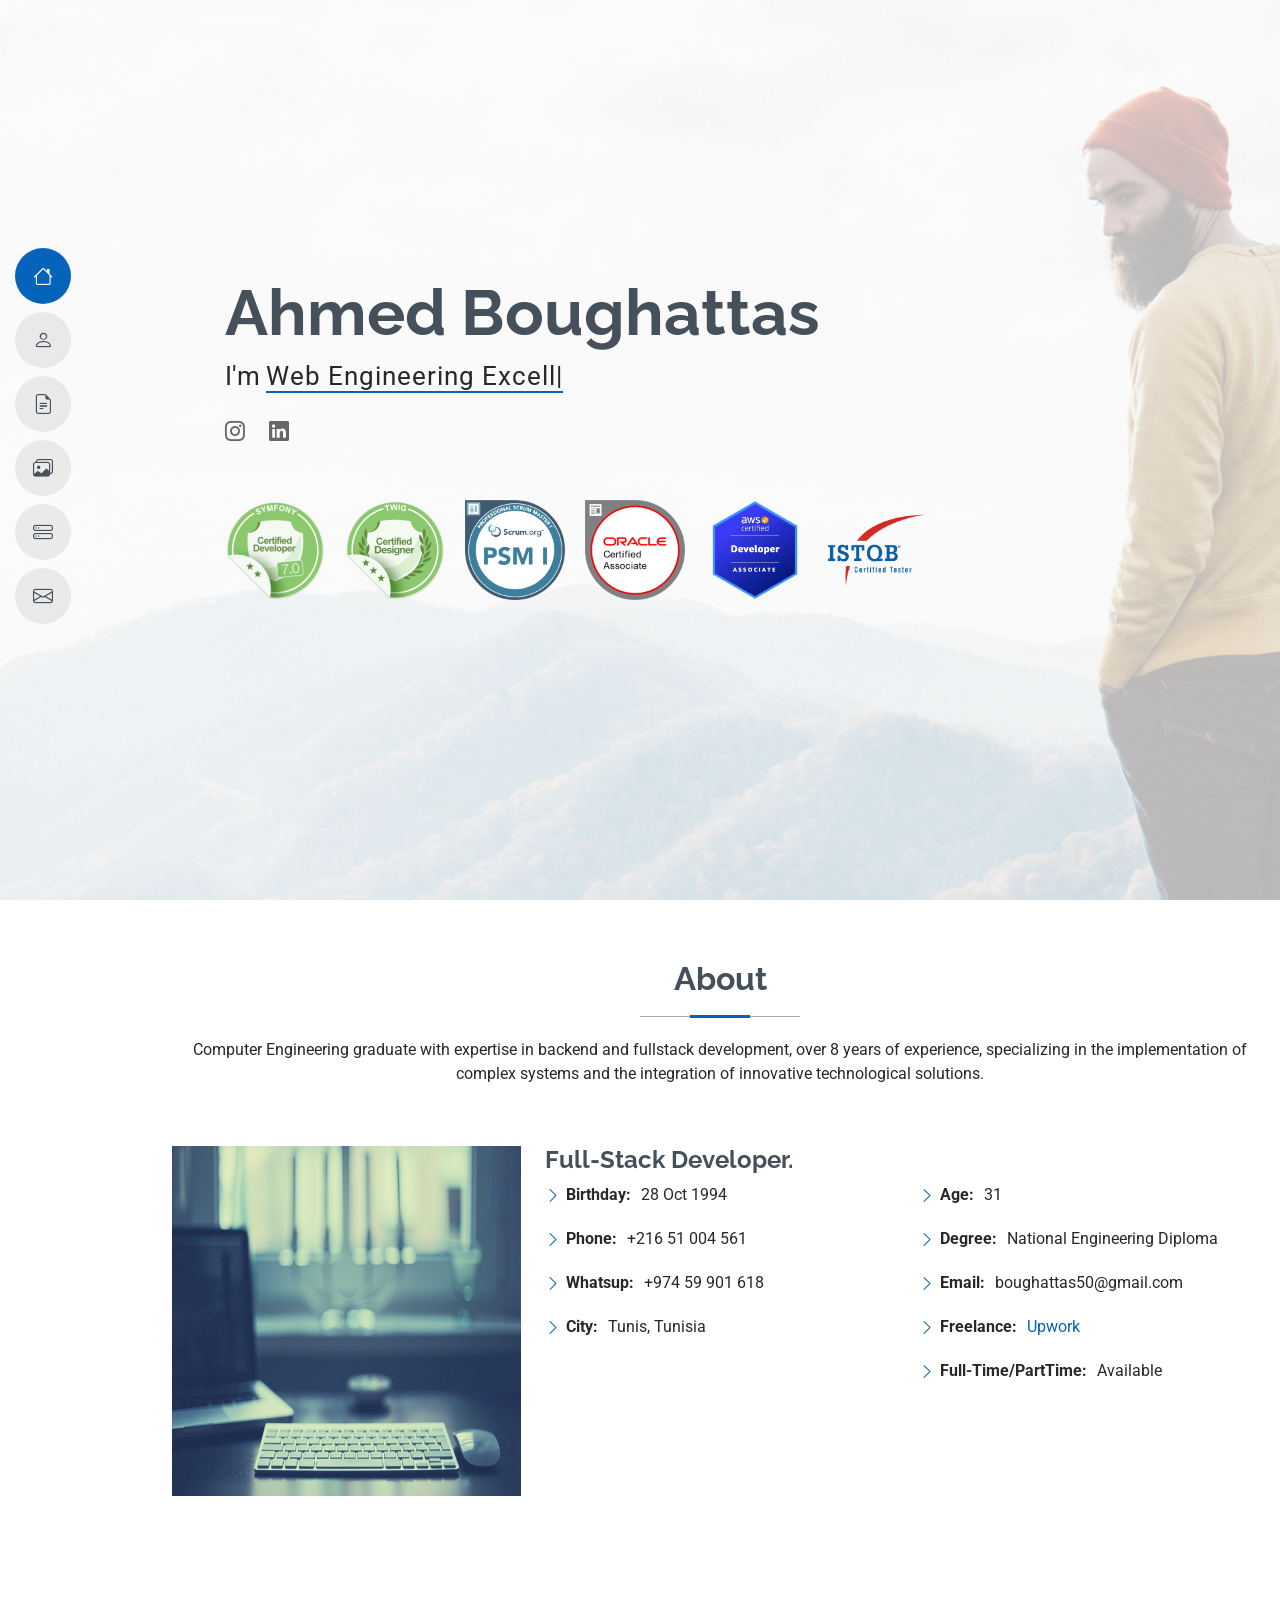
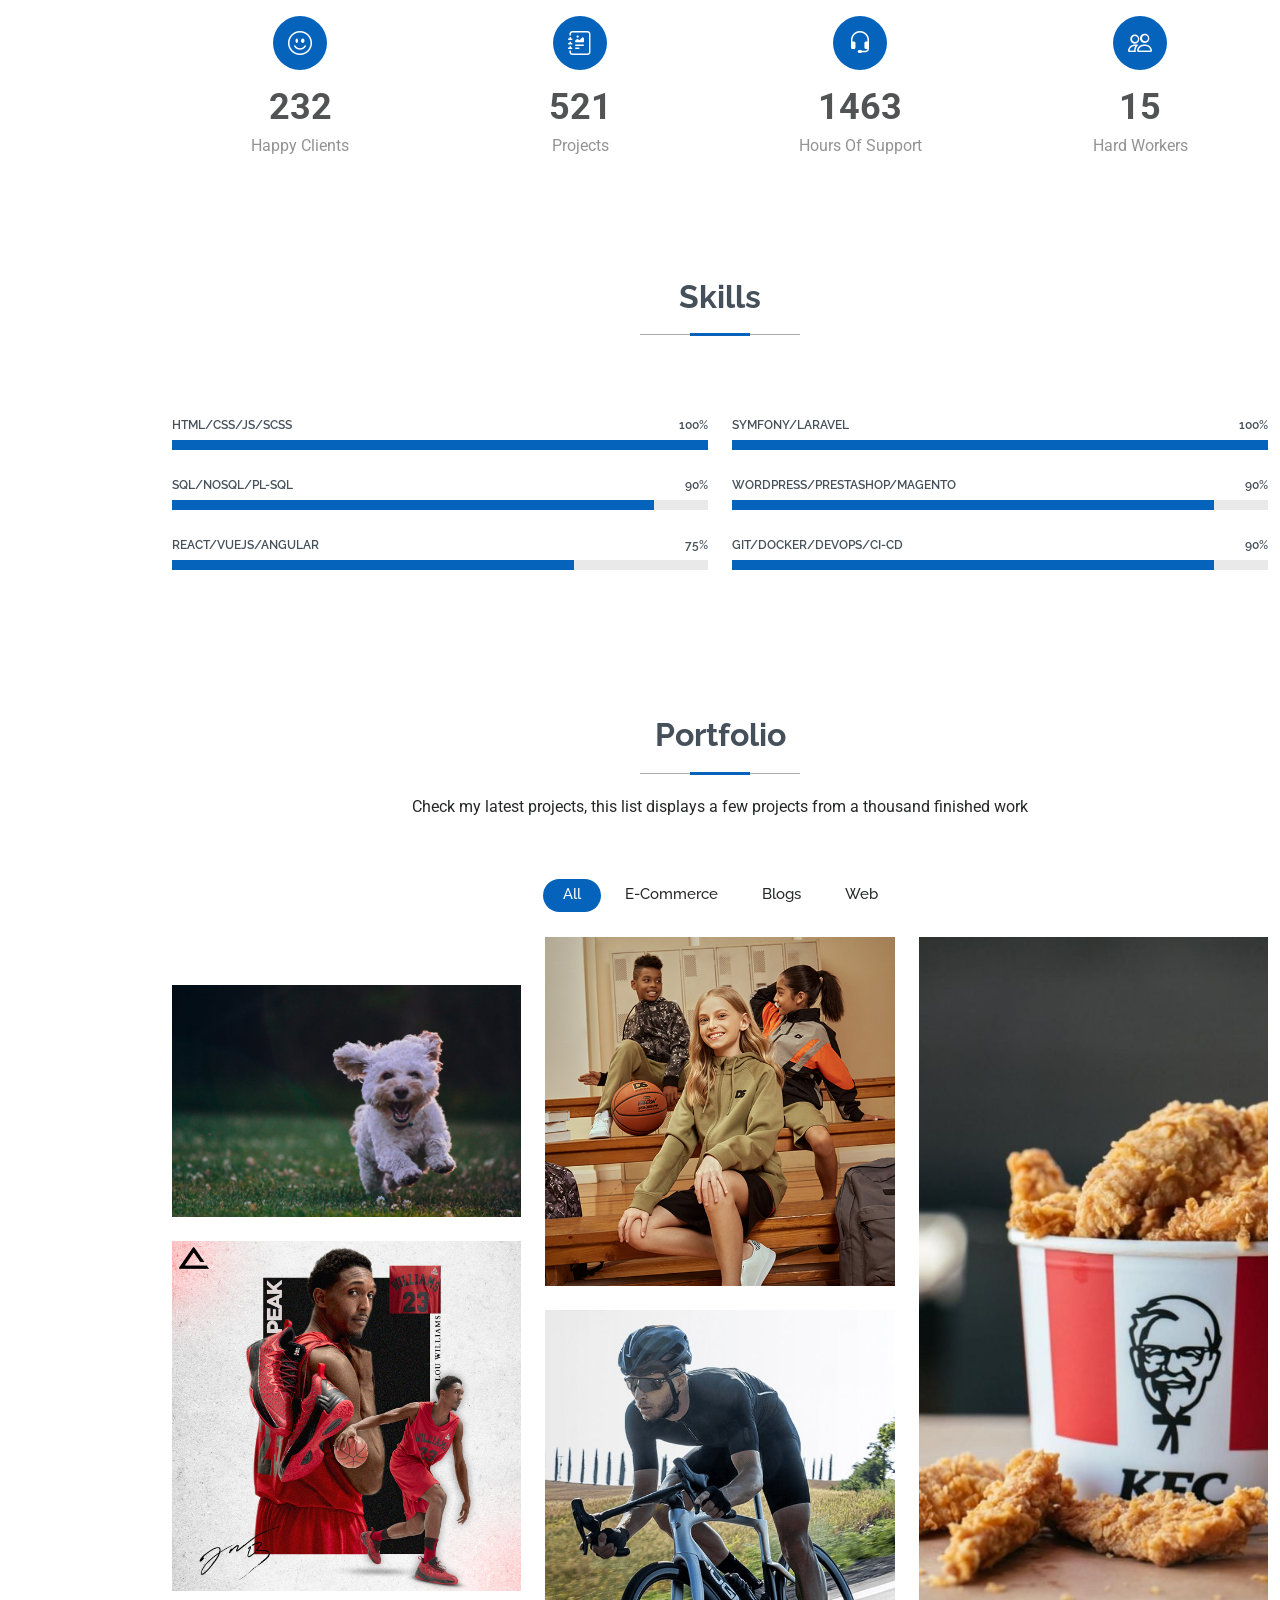
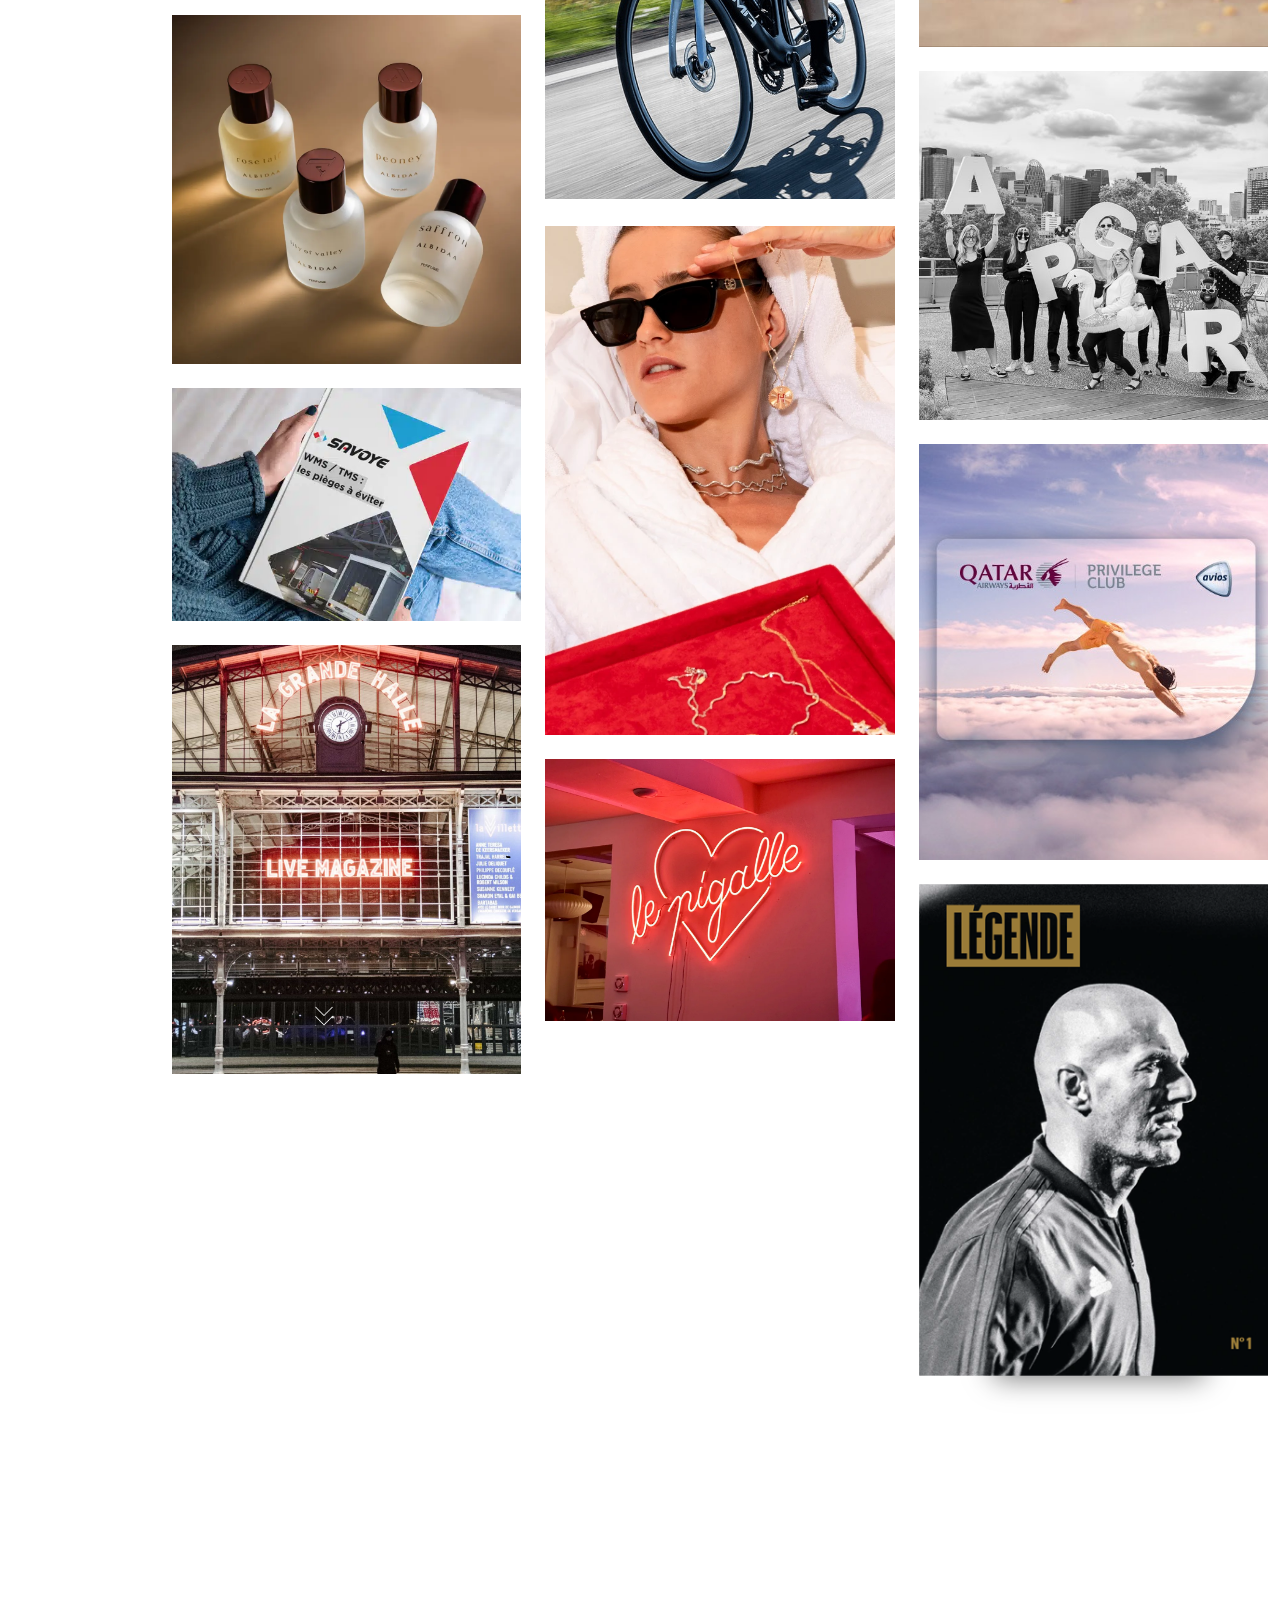
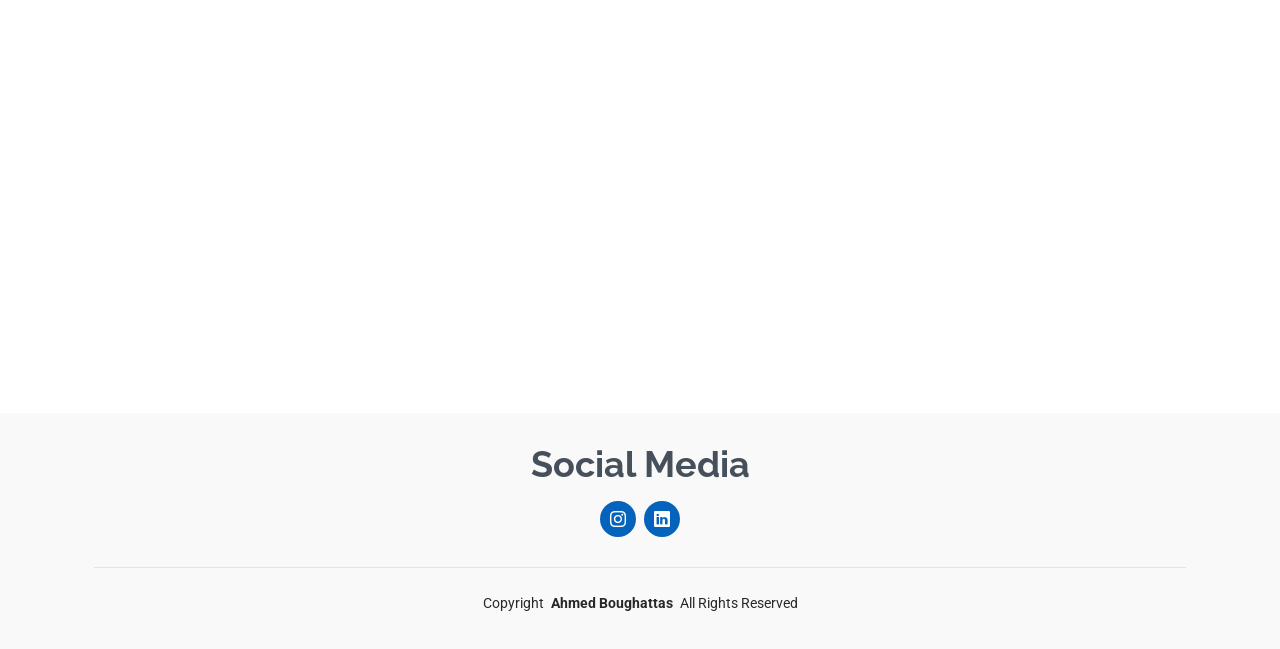
==== index.html @ 97e5aab6 "improvement-2" ====
<!DOCTYPE html>
<html lang="en">

<head>
  <meta charset="utf-8">
  <meta content="width=device-width, initial-scale=1.0" name="viewport">
  <title>Ahmed Boughattas - Portfolio</title>
  <meta content="" name="description">
  <meta content="" name="keywords">

  <!-- Favicons -->
  <link href="assets/img/favicon.png" rel="icon">
  <link href="assets/img/apple-touch-icon.png" rel="apple-touch-icon">

  <!-- Fonts -->
  <link href="https://fonts.googleapis.com" rel="preconnect">
  <link href="https://fonts.gstatic.com" rel="preconnect" crossorigin>
  <link href="https://fonts.googleapis.com/css2?family=Roboto:ital,wght@0,100;0,300;0,400;0,500;0,700;0,900;1,100;1,300;1,400;1,500;1,700;1,900&family=Poppins:ital,wght@0,100;0,200;0,300;0,400;0,500;0,600;0,700;0,800;0,900;1,100;1,200;1,300;1,400;1,500;1,600;1,700;1,800;1,900&family=Raleway:ital,wght@0,100;0,200;0,300;0,400;0,500;0,600;0,700;0,800;0,900;1,100;1,200;1,300;1,400;1,500;1,600;1,700;1,800;1,900&display=swap" rel="stylesheet">

  <!-- Vendor CSS Files -->
  <link href="assets/vendor/bootstrap/css/bootstrap.min.css" rel="stylesheet">
  <link href="assets/vendor/bootstrap-icons/bootstrap-icons.css" rel="stylesheet">
  <link href="assets/vendor/aos/aos.css" rel="stylesheet">
  <link href="assets/vendor/glightbox/css/glightbox.min.css" rel="stylesheet">
  <link href="assets/vendor/swiper/swiper-bundle.min.css" rel="stylesheet">

  <!-- Main CSS File -->
  <link href="assets/css/main.css" rel="stylesheet">

 
</head>

<body class="index-page">

  <header id="header" class="header d-flex flex-column justify-content-center">

    <i class="header-toggle d-xl-none bi bi-list"></i>

    <nav id="navmenu" class="navmenu">
      <ul>
        <li><a href="#hero" class="active"><i class="bi bi-house navicon"></i><span>Home</span></a></li>
        <li><a href="#about"><i class="bi bi-person navicon"></i><span>About</span></a></li>
        <li><a href="#resume"><i class="bi bi-file-earmark-text navicon"></i><span>Resume</span></a></li>
        <li><a href="#portfolio"><i class="bi bi-images navicon"></i><span>Portfolio</span></a></li>
        <li><a href="#services"><i class="bi bi-hdd-stack navicon"></i><span>Services</span></a></li>
        <li><a href="#contact"><i class="bi bi-envelope navicon"></i><span>Contact</span></a></li>
      </ul>
    </nav>

  </header>

  <main class="main">

    <!-- Hero Section -->
    <section id="hero" class="hero section light-background">

      <img src="assets/img/hero-bg.jpg" alt="">

      <div class="container" data-aos="zoom-out">
        <div class="row justify-content-center">
          <div class="col-lg-9">
            <h2>Ahmed Boughattas</h2>
            <p>I'm <span class="typed" data-typed-items="Web Engineering Excellence,Expert in PHP Applications, Building Clean Fast And Smart Web Apps,Crafting User-Focused Interfaces"></span><span class="typed-cursor typed-cursor--blink" aria-hidden="true"></span></p>
            <div class="social-links">
              <a href="https://www.instagram.com/boughattas_ahmed/"><i class="bi bi-instagram"></i></a>
              <a href="https://www.linkedin.com/in/ahmed-boughattas-637932173/"><i class="bi bi-linkedin"></i></a>
            </div>
            <div class="certifications">
             
              <img src="assets/img/symfonycertif.png" alt="symfonycertif" class="certif">
              <img src="assets/img/twigcertif.png" alt="twigcertif" class="certif">
              <img src="assets/img/psm1.png" alt="psm1certif" class="certif">
              <img src="assets/img/oracle.png" alt="oraclecertif" class="certif">
              <img src="assets/img/aws.webp" alt="awscertif" class="certif">
             <img src="assets/img/istqb.png" alt="istqbcertif" class="certif">
         
            </div>
          
          </div>
        </div>
       
      </div>

    </section><!-- /Hero Section -->

    <!-- About Section -->
    <section id="about" class="about section">

      <!-- Section Title -->
      <div class="container section-title" data-aos="fade-up">
        <h2>About</h2>
        <p>Computer Engineering graduate with expertise in backend and fullstack development, over 8 years of experience, specializing in the implementation of complex systems and the integration of innovative technological solutions.</p>
      </div><!-- End Section Title -->

      <div class="container" data-aos="fade-up" data-aos-delay="100">

        <div class="row gy-4 justify-content-center">
          <div class="col-lg-4">
            <img src="assets/img/1856252.jpg" class="img-fluid" alt="">
          </div>
          <div class="col-lg-8 content">
            <h2>Full-Stack Developer.</h2>
            <!-- <p class="fst-italic py-3">
              Lorem ipsum dolor sit amet, consectetur adipiscing elit, sed do eiusmod tempor incididunt ut labore et dolore
              magna aliqua.
            </p> -->
            <div class="row">
              <div class="col-lg-6">
                <ul>
                  <li><i class="bi bi-chevron-right"></i> <strong>Birthday:</strong> <span>28 Oct 1994</span></li>
                  <li><i class="bi bi-chevron-right"></i> <strong>Phone:</strong> <span>+216 51 004 561</span></li>
                  <li><i class="bi bi-chevron-right"></i> <strong>Whatsup:</strong> <span>+974 59 901 618</span></li>
                  <li><i class="bi bi-chevron-right"></i> <strong>City:</strong> <span>Tunis, Tunisia</span></li>
                </ul>
              </div>
              <div class="col-lg-6">
                <ul>
                  <li><i class="bi bi-chevron-right"></i> <strong>Age:</strong> <span>31</span></li>
                  <li><i class="bi bi-chevron-right"></i> <strong>Degree:</strong> <span>National Engineering Diploma</span></li>
                  <li><i class="bi bi-chevron-right"></i> <strong>Email:</strong> <span>boughattas50@gmail.com</span></li>
                  <li><i class="bi bi-chevron-right"></i> <strong>Freelance:</strong> <span><a href="https://www.upwork.com/freelancers/ahmedb355">Upwork</a></span></li>
                  <li><i class="bi bi-chevron-right"></i> <strong>Full-Time/PartTime:</strong> <span>Available</span></li>
                </ul>
              </div>
            </div>
          
          </div>
        </div>

      </div>

    </section><!-- /About Section -->

    <!-- Stats Section -->
    <section id="stats" class="stats section">

      <div class="container" data-aos="fade-up" data-aos-delay="100">

        <div class="row gy-4">

          <div class="col-lg-3 col-md-6 d-flex flex-column align-items-center">
            <i class="bi bi-emoji-smile"></i>
            <div class="stats-item">
              <span data-purecounter-start="0" data-purecounter-end="232" data-purecounter-duration="1" class="purecounter"></span>
              <p>Happy Clients</p>
            </div>
          </div><!-- End Stats Item -->

          <div class="col-lg-3 col-md-6 d-flex flex-column align-items-center">
            <i class="bi bi-journal-richtext"></i>
            <div class="stats-item">
              <span data-purecounter-start="0" data-purecounter-end="521" data-purecounter-duration="1" class="purecounter"></span>
              <p>Projects</p>
            </div>
          </div><!-- End Stats Item -->

          <div class="col-lg-3 col-md-6 d-flex flex-column align-items-center">
            <i class="bi bi-headset"></i>
            <div class="stats-item">
              <span data-purecounter-start="0" data-purecounter-end="1463" data-purecounter-duration="1" class="purecounter"></span>
              <p>Hours Of Support</p>
            </div>
          </div><!-- End Stats Item -->

          <div class="col-lg-3 col-md-6 d-flex flex-column align-items-center">
            <i class="bi bi-people"></i>
            <div class="stats-item">
              <span data-purecounter-start="0" data-purecounter-end="15" data-purecounter-duration="1" class="purecounter"></span>
              <p>Hard Workers</p>
            </div>
          </div><!-- End Stats Item -->

        </div>

      </div>

    </section><!-- /Stats Section -->

    <!-- Skills Section -->
    <section id="skills" class="skills section">

      <!-- Section Title -->
      <div class="container section-title" data-aos="fade-up">
        <h2>Skills</h2>
        <!-- <p>Necessitatibus eius consequatur ex aliquid fuga eum quidem sint consectetur velit</p> -->
      </div><!-- End Section Title -->

      <div class="container" data-aos="fade-up" data-aos-delay="100">

        <div class="row skills-content skills-animation">

          <div class="col-lg-6">

            <div class="progress">
              <span class="skill"><span>HTML/CSS/JS/SCSS</span> <i class="val">100%</i></span>
              <div class="progress-bar-wrap">
                <div class="progress-bar" role="progressbar" aria-valuenow="100" aria-valuemin="0" aria-valuemax="100"></div>
              </div>
            </div><!-- End Skills Item -->

            <div class="progress">
              <span class="skill"><span>SQL/NOSQL/PL-SQL</span> <i class="val">90%</i></span>
              <div class="progress-bar-wrap">
                <div class="progress-bar" role="progressbar" aria-valuenow="90" aria-valuemin="0" aria-valuemax="100"></div>
              </div>
            </div><!-- End Skills Item -->

            <div class="progress">
              <span class="skill"><span>React/VueJS/Angular</span> <i class="val">75%</i></span>
              <div class="progress-bar-wrap">
                <div class="progress-bar" role="progressbar" aria-valuenow="75" aria-valuemin="0" aria-valuemax="100"></div>
              </div>
            </div><!-- End Skills Item -->

          </div>

          <div class="col-lg-6">

            <div class="progress">
              <span class="skill"><span>Symfony/Laravel</span> <i class="val">100%</i></span>
              <div class="progress-bar-wrap">
                <div class="progress-bar" role="progressbar" aria-valuenow="100" aria-valuemin="0" aria-valuemax="100"></div>
              </div>
            </div><!-- End Skills Item -->

            <div class="progress">
              <span class="skill"><span>WordPress/Prestashop/Magento</span> <i class="val">90%</i></span>
              <div class="progress-bar-wrap">
                <div class="progress-bar" role="progressbar" aria-valuenow="90" aria-valuemin="0" aria-valuemax="100"></div>
              </div>
            </div><!-- End Skills Item -->

            <div class="progress">
              <span class="skill"><span>Git/Docker/DevOps/CI-CD</span> <i class="val">90%</i></span>
              <div class="progress-bar-wrap">
                <div class="progress-bar" role="progressbar" aria-valuenow="90" aria-valuemin="0" aria-valuemax="100"></div>
              </div>
            </div><!-- End Skills Item -->

          </div>

        </div>

      </div>

    </section><!-- /Skills Section -->

   
    <!-- Portfolio Section -->
    <section id="portfolio" class="portfolio section">

      <!-- Section Title -->
      <div class="container section-title" data-aos="fade-up">
        <h2>Portfolio</h2>
        <p>Check my latest projects, this list displays a few projects from a thousand finished work</p>
      </div><!-- End Section Title -->

      <div class="container">

        <div class="isotope-layout" data-default-filter="*" data-layout="masonry" data-sort="original-order">

          <ul class="portfolio-filters isotope-filters" data-aos="fade-up" data-aos-delay="100">
            <li data-filter="*" class="filter-active">All</li>
            <li data-filter=".filter-app">E-Commerce</li>
            <li data-filter=".filter-product">Blogs</li>
            <li data-filter=".filter-branding">Web</li>
          </ul><!-- End Portfolio Filters -->

          <div class="row gy-4 isotope-container" data-aos="fade-up" data-aos-delay="200">

            <div class="col-lg-4 col-md-6 portfolio-item isotope-item filter-app">
              <img src="assets/img/masonry-portfolio/pascalemonvoisin.png" class="img-fluid" alt="">
              <div class="portfolio-info">
                <h4>Pascale Monvoisin</h4>
                <p>Discover the world and jewelry of the Pascale Monvoisin jewelry house</p>
                <a href="assets/img/masonry-portfolio/pascalemonvoisin.png" title="Pascale Monvoisin" data-gallery="portfolio-gallery-app" class="glightbox preview-link"><i class="bi bi-zoom-in"></i></a>
                <a href="https://pascalemonvoisin.com/" title="More Details" class="details-link"><i class="bi bi-link-45deg"></i></a>
              </div>
            </div><!-- End Portfolio Item -->

            <div class="col-lg-4 col-md-6 portfolio-item isotope-item filter-app">
              <img src="assets/img/masonry-portfolio/sportscorner.png" class="img-fluid" alt="">
              <div class="portfolio-info">
                <h4>Sports Corner</h4>
                <p>Discover top-quality sports and fitness products at Sports Corner</p>
                <a href="assets/img/masonry-portfolio/sportscorner.png" title="Sports Corner" data-gallery="portfolio-gallery-product" class="glightbox preview-link"><i class="bi bi-zoom-in"></i></a>
                <a href="https://sportscorner.qa/" title="More Details" class="details-link"><i class="bi bi-link-45deg"></i></a>
              </div>
            </div><!-- End Portfolio Item -->

            <div class="col-lg-4 col-md-6 portfolio-item isotope-item filter-branding">
              <img src="assets/img/masonry-portfolio/kfctn.jpg" class="img-fluid" alt="">
              <div class="portfolio-info">
                <h4>KFC</h4>
                <p>Kentucky Fried Chicken</p>
                <a href="assets/img/masonry-portfolio/kfctn.jpg" title="KFC" data-gallery="portfolio-gallery-branding" class="glightbox preview-link"><i class="bi bi-zoom-in"></i></a>
                <a href="https://kfc.com.tn/" title="More Details" class="details-link"><i class="bi bi-link-45deg"></i></a>
              </div>
            </div><!-- End Portfolio Item -->

            <div class="col-lg-4 col-md-6 portfolio-item isotope-item filter-app">
              <img src="assets/img/masonry-portfolio/moxparis.jpg" class="img-fluid" alt="">
              <div class="portfolio-info">
                <h4>Mox Paris</h4>
                <p>promenades, gardes et bien-être pour votre chien, fondé par une passionné de la bien-traitance animale.</p>
                <a href="assets/img/masonry-portfolio/moxparis.jpg" title="Mox Paris" data-gallery="portfolio-gallery-app" class="glightbox preview-link"><i class="bi bi-zoom-in"></i></a>
                <a href="https://mox-paris.com/" title="More Details" class="details-link"><i class="bi bi-link-45deg"></i></a>
              </div>
            </div><!-- End Portfolio Item -->

            <div class="col-lg-4 col-md-6 portfolio-item isotope-item filter-app">
              <img src="assets/img/masonry-portfolio/peaksporttn.webp" class="img-fluid" alt="">
              <div class="portfolio-info">
                <h4>Peak Sport</h4>
                <p>Découvrez PEAK Tunisie, la marque internationale de sport alliant technologie, confort et design. Explorez nos collections de chaussures</p>
                <a href="assets/img/masonry-portfolio/peaksporttn.webp" title="Peak Sport" data-gallery="portfolio-gallery-product" class="glightbox preview-link"><i class="bi bi-zoom-in"></i></a>
                <a href="https://www.peaksports.tn/" title="More Details" class="details-link"><i class="bi bi-link-45deg"></i></a>
              </div>
            </div><!-- End Portfolio Item -->

            <div class="col-lg-4 col-md-6 portfolio-item isotope-item filter-branding">
              <img src="assets/img/masonry-portfolio/rasensport.jpg" class="img-fluid" alt="">
              <div class="portfolio-info">
                <h4>Rasen Sports</h4>
                <p>Discover the Cycling Shop </p>
                <a href="assets/img/masonry-portfolio/rasensport.jpg" title="Rasen Sports" data-gallery="portfolio-gallery-branding" class="glightbox preview-link"><i class="bi bi-zoom-in"></i></a>
                <a href="https://www.rasensports.com/" title="More Details" class="details-link"><i class="bi bi-link-45deg"></i></a>
              </div>
            </div><!-- End Portfolio Item -->

            <div class="col-lg-4 col-md-6 portfolio-item isotope-item filter-app">
              <img src="assets/img/masonry-portfolio/albidaa.webp" class="img-fluid" alt="">
              <div class="portfolio-info">
                <h4>Albidaa</h4>
                <p>Luxury Perfumes </p>
                <a href="assets/img/masonry-portfolio/albidaa.webp" title="Albidaa" data-gallery="portfolio-gallery-app" class="glightbox preview-link"><i class="bi bi-zoom-in"></i></a>
                <a href="https://albidaa.com/" title="More Details" class="details-link"><i class="bi bi-link-45deg"></i></a>
              </div>
            </div><!-- End Portfolio Item -->

            <div class="col-lg-4 col-md-6 portfolio-item isotope-item filter-product">
              <img src="assets/img/masonry-portfolio/Apgar.jpg" class="img-fluid" alt="">
              <div class="portfolio-info">
                <h4>Apgar</h4>
                <p>Discover One of the biggest Data Analyst in the world</p>
                <a href="assets/img/masonry-portfolio/Apgar.jpg" title="Apgar" data-gallery="portfolio-gallery-product" class="glightbox preview-link"><i class="bi bi-zoom-in"></i></a>
                <a href="https://apgar-group.com/" title="More Details" class="details-link"><i class="bi bi-link-45deg"></i></a>
              </div>
            </div><!-- End Portfolio Item -->


            
            <div class="col-lg-4 col-md-6 portfolio-item isotope-item filter-branding">
              <img src="assets/img/masonry-portfolio/gema.png" class="img-fluid" alt="">
              <div class="portfolio-info">
                <h4>Gema</h4>
                <p>Jewelry designs that speaks for itself.</p>
                <a href="assets/img/masonry-portfolio/gema.png" title="Gema" data-gallery="portfolio-gallery-branding" class="glightbox preview-link"><i class="bi bi-zoom-in"></i></a>
                <a href="https://gema.qa/" title="More Details" class="details-link"><i class="bi bi-link-45deg"></i></a>
              </div>
            </div><!-- End Portfolio Item -->


           
            <div class="col-lg-4 col-md-6 portfolio-item isotope-item filter-branding">
              <img src="assets/img/masonry-portfolio/savoye.webp" class="img-fluid" alt="">
              <div class="portfolio-info">
                <h4>Savoye</h4>
                <p></p>
                <a href="assets/img/masonry-portfolio/savoye.webp" title="Savoye" data-gallery="portfolio-gallery-branding" class="glightbox preview-link"><i class="bi bi-zoom-in"></i></a>
                <a href="https://savoye.com/" title="More Details" class="details-link"><i class="bi bi-link-45deg"></i></a>
              </div>
            </div><!-- End Portfolio Item -->


            <div class="col-lg-4 col-md-6 portfolio-item isotope-item filter-branding">
              <img src="assets/img/masonry-portfolio/qatarairways.jpg" class="img-fluid" alt="">
              <div class="portfolio-info">
                <h4>Qatar Airways</h4>
                <p>Privilege Club</p>
                <a href="assets/img/masonry-portfolio/qatarairways.jpg" title="Qatar Airways" data-gallery="portfolio-gallery-branding" class="glightbox preview-link"><i class="bi bi-zoom-in"></i></a>
                <a href="https://www.qatarairways.com/en/Privilege-Club.html" title="More Details" class="details-link"><i class="bi bi-link-45deg"></i></a>
              </div>
            </div><!-- End Portfolio Item -->


            <div class="col-lg-4 col-md-6 portfolio-item isotope-item filter-branding">
              <img src="assets/img/masonry-portfolio/live.png" class="img-fluid" alt="">
              <div class="portfolio-info">
                <h4>Live Magazine</h4>
                <p></p>
                <a href="assets/img/masonry-portfolio/live.png" title="Live Magazine<" data-gallery="portfolio-gallery-branding" class="glightbox preview-link"><i class="bi bi-zoom-in"></i></a>
                <a href="https://www.livemagazine.com/" title="More Details" class="details-link"><i class="bi bi-link-45deg"></i></a>
              </div>
            </div><!-- End Portfolio Item -->

            
            <div class="col-lg-4 col-md-6 portfolio-item isotope-item filter-branding">
              <img src="assets/img/masonry-portfolio/Lepigalle.webp" class="img-fluid" alt="">
              <div class="portfolio-info">
                <h4>Le Pigalle</h4>
                <p>An authentic neighborhood hotel</p>
                <a href="assets/img/masonry-portfolio/Lepigalle.webp" title="Le Pigalle" data-gallery="portfolio-gallery-branding" class="glightbox preview-link"><i class="bi bi-zoom-in"></i></a>
                <a href="https://lepigalle.paris/en/" title="More Details" class="details-link"><i class="bi bi-link-45deg"></i></a>
              </div>
            </div><!-- End Portfolio Item -->
            
            <div class="col-lg-4 col-md-6 portfolio-item isotope-item filter-branding">
              <img src="assets/img/masonry-portfolio/legende-independance.png" class="img-fluid" alt="">
              <div class="portfolio-info">
                <h4>Legende le Mag</h4>
                <p></p>
                <a href="assets/img/masonry-portfolio/legende-independance.png" title="Legende Le Mag" data-gallery="portfolio-gallery-branding" class="glightbox preview-link"><i class="bi bi-zoom-in"></i></a>
                <a href="https://legende-lemag.fr/" title="More Details" class="details-link"><i class="bi bi-link-45deg"></i></a>
              </div>
            </div><!-- End Portfolio Item -->

            
          </div><!-- End Portfolio Container -->

        </div>

      </div>

    </section><!-- /Portfolio Section -->

    <!-- Services Section -->
 
    <section id="testimonials" class="testimonials section">

      <!-- Section Title -->
      <div class="container section-title" data-aos="fade-up">
        <h2>Testimonials</h2>
        <p>What clients say about working with a full-stack developer</p>
      </div>
    
      <div class="container" data-aos="fade-up" data-aos-delay="100">
    
        <div class="swiper init-swiper">
          <script type="application/json" class="swiper-config">
            {
              "loop": true,
              "speed": 600,
              "autoplay": {
                "delay": 5000
              },
              "slidesPerView": "auto",
              "pagination": {
                "el": ".swiper-pagination",
                "type": "bullets",
                "clickable": true
              }
            }
          </script>
    
          <div class="swiper-wrapper">
    
            <!-- Testimonial 1 -->
            <div class="swiper-slide">
              <div class="testimonial-item">
                <div class="row gy-4 justify-content-center">
                  <div class="col-lg-6">
                    <div class="testimonial-content">
                      <p>
                        <i class="bi bi-quote quote-icon-left"></i>
                        <span>
                          Working with this developer was a game changer. He built our full web platform from scratch using Laravel and Angular, optimized performance, and delivered clean, scalable code. Communication was smooth and deadlines were always respected.
                        </span>
                        <i class="bi bi-quote quote-icon-right"></i>
                      </p>
                      <h3>Michael Anderson</h3>
                      <h4>Startup Founder</h4>
                      <div class="stars">
                        <i class="bi bi-star-fill"></i><i class="bi bi-star-fill"></i>
                        <i class="bi bi-star-fill"></i><i class="bi bi-star-fill"></i>
                        <i class="bi bi-star-fill"></i>
                      </div>
                    </div>
                  </div>
                  <div class="col-lg-2 text-center">
                    <img src="assets/img/testimonials/testimonials-1.jpg" class="img-fluid testimonial-img" alt="">
                  </div>
                </div>
              </div>
            </div>
    
            <!-- Testimonial 2 -->
            <div class="swiper-slide">
              <div class="testimonial-item">
                <div class="row gy-4 justify-content-center">
                  <div class="col-lg-6">
                    <div class="testimonial-content">
                      <p>
                        <i class="bi bi-quote quote-icon-left"></i>
                        <span>
                          He handled both frontend and backend perfectly. Our API integrations, dashboard, and database architecture were all delivered with high quality. The system is fast, secure, and easy to maintain.
                        </span>
                        <i class="bi bi-quote quote-icon-right"></i>
                      </p>
                      <h3>Sophia Martinez</h3>
                      <h4>Product Manager</h4>
                      <div class="stars">
                        <i class="bi bi-star-fill"></i><i class="bi bi-star-fill"></i>
                        <i class="bi bi-star-fill"></i><i class="bi bi-star-fill"></i>
                        <i class="bi bi-star-fill"></i>
                      </div>
                    </div>
                  </div>
                  <div class="col-lg-2 text-center">
                    <img src="assets/img/testimonials/testimonials-2.jpg" class="img-fluid testimonial-img" alt="">
                  </div>
                </div>
              </div>
            </div>
    
            <!-- Testimonial 3 -->
            <div class="swiper-slide">
              <div class="testimonial-item">
                <div class="row gy-4 justify-content-center">
                  <div class="col-lg-6">
                    <div class="testimonial-content">
                      <p>
                        <i class="bi bi-quote quote-icon-left"></i>
                        <span>
                          Exceptional full-stack skills. From UI/UX improvements to backend logic and deployment, everything was handled professionally. The project exceeded our expectations in terms of speed and usability.
                        </span>
                        <i class="bi bi-quote quote-icon-right"></i>
                      </p>
                      <h3>David Kim</h3>
                      <h4>Tech Lead</h4>
                      <div class="stars">
                        <i class="bi bi-star-fill"></i><i class="bi bi-star-fill"></i>
                        <i class="bi bi-star-fill"></i><i class="bi bi-star-fill"></i>
                        <i class="bi bi-star-fill"></i>
                      </div>
                    </div>
                  </div>
                  <div class="col-lg-2 text-center">
                    <img src="assets/img/testimonials/testimonials-3.jpg" class="img-fluid testimonial-img" alt="">
                  </div>
                </div>
              </div>
            </div>
    
            <!-- Testimonial 4 -->
            <div class="swiper-slide">
              <div class="testimonial-item">
                <div class="row gy-4 justify-content-center">
                  <div class="col-lg-6">
                    <div class="testimonial-content">
                      <p>
                        <i class="bi bi-quote quote-icon-left"></i>
                        <span>
                          Reliable, detail-oriented, and highly skilled. He improved our legacy system, fixed critical bugs, and added new features without breaking anything. A true professional full-stack developer.
                        </span>
                        <i class="bi bi-quote quote-icon-right"></i>
                      </p>
                      <h3>Emma Johnson</h3>
                      <h4>Business Owner</h4>
                      <div class="stars">
                        <i class="bi bi-star-fill"></i><i class="bi bi-star-fill"></i>
                        <i class="bi bi-star-fill"></i><i class="bi bi-star-fill"></i>
                        <i class="bi bi-star-fill"></i>
                      </div>
                    </div>
                  </div>
                  <div class="col-lg-2 text-center">
                    <img src="assets/img/testimonials/testimonials-4.jpg" class="img-fluid testimonial-img" alt="">
                  </div>
                </div>
              </div>
            </div>
    
          </div>
    
          <div class="swiper-pagination"></div>
        </div>
    
      </div>
    </section>

  </main>

  <footer id="footer" class="footer position-relative light-background">
    <div class="container">
      <h3 class="sitename">Social Media </h3>
      
      <div class="social-links d-flex justify-content-center">
        <a href="https://www.instagram.com/boughattas_ahmed/"><i class="bi bi-instagram"></i></a>
        <a href="https://www.linkedin.com/in/ahmed-boughattas-637932173/"><i class="bi bi-linkedin"></i></a>
      </div>
      <div class="container">
        <div class="copyright">
          <span>Copyright</span> <strong class="px-1 sitename">Ahmed Boughattas</strong> <span>All Rights Reserved</span>
        </div>
        <div class="credits">

        </div>
      </div>
    </div>
  </footer>

  <!-- Scroll Top -->
  <a href="#" id="scroll-top" class="scroll-top d-flex align-items-center justify-content-center"><i class="bi bi-arrow-up-short"></i></a>

  <!-- Preloader -->
  <div id="preloader"></div>

  <!-- Vendor JS Files -->
  <script src="assets/vendor/bootstrap/js/bootstrap.bundle.min.js"></script>
  <script src="assets/vendor/php-email-form/validate.js"></script>
  <script src="assets/vendor/aos/aos.js"></script>
  <script src="assets/vendor/typed.js/typed.umd.js"></script>
  <script src="assets/vendor/purecounter/purecounter_vanilla.js"></script>
  <script src="assets/vendor/waypoints/noframework.waypoints.js"></script>
  <script src="assets/vendor/glightbox/js/glightbox.min.js"></script>
  <script src="assets/vendor/imagesloaded/imagesloaded.pkgd.min.js"></script>
  <script src="assets/vendor/isotope-layout/isotope.pkgd.min.js"></script>
  <script src="assets/vendor/swiper/swiper-bundle.min.js"></script>

  <!-- Main JS File -->
  <script src="assets/js/main.js"></script>

</body>

</html>
---- assets/css/main.css ----
/**
* Template Name: MyResume
* Template URL: https://bootstrapmade.com/free-html-bootstrap-template-my-resume/
* Updated: Jun 29 2024 with Bootstrap v5.3.3
* Author: BootstrapMade.com
* License: https://bootstrapmade.com/license/
*/

/*--------------------------------------------------------------
# Font & Color Variables
# Help: https://bootstrapmade.com/color-system/
--------------------------------------------------------------*/
/* Fonts */
:root {
  --default-font: "Roboto",  system-ui, -apple-system, "Segoe UI", Roboto, "Helvetica Neue", Arial, "Noto Sans", "Liberation Sans", sans-serif, "Apple Color Emoji", "Segoe UI Emoji", "Segoe UI Symbol", "Noto Color Emoji";
  --heading-font: "Raleway",  sans-serif;
  --nav-font: "Poppins",  sans-serif;
}

/* Global Colors - The following color variables are used throughout the website. Updating them here will change the color scheme of the entire website */
:root { 
  --background-color: #ffffff; /* Background color for the entire website, including individual sections */
  --default-color: #272829; /* Default color used for the majority of the text content across the entire website */
  --heading-color: #45505b; /* Color for headings, subheadings and title throughout the website */
  --accent-color: #0563bb; /* Accent color that represents your brand on the website. It's used for buttons, links, and other elements that need to stand out */
  --surface-color: #ffffff; /* The surface color is used as a background of boxed elements within sections, such as cards, icon boxes, or other elements that require a visual separation from the global background. */
  --contrast-color: #ffffff; /* Contrast color for text, ensuring readability against backgrounds of accent, heading, or default colors. */
}

/* Nav Menu Colors - The following color variables are used specifically for the navigation menu. They are separate from the global colors to allow for more customization options */
:root {
  --nav-color: #45505b;  /* The default color of the main navmenu links */
  --nav-hover-color: #0563bb; /* Applied to main navmenu links when they are hovered over or active */
  --nav-mobile-background-color: #ffffff; /* Used as the background color for mobile navigation menu */
  --nav-dropdown-background-color: #ffffff; /* Used as the background color for dropdown items that appear when hovering over primary navigation items */
  --nav-dropdown-color: #212529; /* Used for navigation links of the dropdown items in the navigation menu. */
  --nav-dropdown-hover-color: #0563bb; /* Similar to --nav-hover-color, this color is applied to dropdown navigation links when they are hovered over. */
}

/* Color Presets - These classes override global colors when applied to any section or element, providing reuse of the sam color scheme. */

.light-background {
  --background-color: #f9f9f9;
  --surface-color: #ffffff;
}

.dark-background {
  --background-color: #060606;
  --default-color: #ffffff;
  --heading-color: #ffffff;
  --surface-color: #252525;
  --contrast-color: #ffffff;
}

/* Smooth scroll */
:root {
  scroll-behavior: smooth;
}

/*--------------------------------------------------------------
# General Styling & Shared Classes
--------------------------------------------------------------*/
body {
  color: var(--default-color);
  background-color: var(--background-color);
  font-family: var(--default-font);
}

a {
  color: var(--accent-color);
  text-decoration: none;
  transition: 0.3s;
}

a:hover {
  color: color-mix(in srgb, var(--accent-color), transparent 25%);
  text-decoration: none;
}

h1,
h2,
h3,
h4,
h5,
h6 {
  color: var(--heading-color);
  font-family: var(--heading-font);
}

/* PHP Email Form Messages
------------------------------*/
.php-email-form .error-message {
  display: none;
  background: #df1529;
  color: #ffffff;
  text-align: left;
  padding: 15px;
  margin-bottom: 24px;
  font-weight: 600;
}

.php-email-form .sent-message {
  display: none;
  color: #ffffff;
  background: #059652;
  text-align: center;
  padding: 15px;
  margin-bottom: 24px;
  font-weight: 600;
}

.php-email-form .loading {
  display: none;
  background: var(--surface-color);
  text-align: center;
  padding: 15px;
  margin-bottom: 24px;
}

.php-email-form .loading:before {
  content: "";
  display: inline-block;
  border-radius: 50%;
  width: 24px;
  height: 24px;
  margin: 0 10px -6px 0;
  border: 3px solid var(--accent-color);
  border-top-color: var(--surface-color);
  animation: php-email-form-loading 1s linear infinite;
}

@keyframes php-email-form-loading {
  0% {
    transform: rotate(0deg);
  }

  100% {
    transform: rotate(360deg);
  }
}

/*--------------------------------------------------------------
# Global Header
--------------------------------------------------------------*/
.header {
  color: var(--default-color);
  position: fixed;
  top: 0;
  left: 0;
  bottom: 0;
  padding: 0 15px;
  transition: all ease-in-out 0.3s;
  overflow-y: auto;
  z-index: 997;
  min-width: 200px;
}

@media (max-width: 1199px) {
  .header {
    background-color: var(--background-color);
    border-right: 1px solid color-mix(in srgb, var(--default-color), transparent 90%);
    width: 300px;
    left: -100%;
  }
}

@media (min-width: 1200px) and (max-width: 1600px) {
  .header~main {
    margin-left: 160px;
  }

  .header~main .hero {
    margin-left: -160px;
    width: 100vw;
  }
}

.header.header-show {
  left: 0;
}

.header .header-toggle {
  color: var(--contrast-color);
  background-color: var(--accent-color);
  font-size: 22px;
  display: flex;
  align-items: center;
  justify-content: center;
  width: 40px;
  height: 40px;
  border-radius: 50%;
  cursor: pointer;
  position: fixed;
  top: 15px;
  right: 15px;
  z-index: 9999;
  transition: background-color 0.3s;
}

.header .header-toggle:hover {
  color: var(--contrast-color);
  background-color: color-mix(in srgb, var(--accent-color) 90%, white 15%);
}

/*--------------------------------------------------------------
# Navigation Menu
--------------------------------------------------------------*/
.navmenu {
  padding: 0;
  z-index: 9997;
}

.navmenu ul {
  list-style: none;
  padding: 0 0 20px 0;
  margin: 0;
  width: 140px;
}

.navmenu a,
.navmenu a:focus {
  color: var(--nav-color);
  font-family: var(--nav-font);
  display: flex;
  align-items: center;
  padding: 10px 18px;
  margin-bottom: 8px;
  font-size: 15px;
  border-radius: 50px;
  background: color-mix(in srgb, var(--default-color), transparent 92%);
  height: 56px;
  width: 100%;
  overflow: hidden;
  transition: 0.3s;
}

.navmenu a i,
.navmenu a:focus i {
  font-size: 20px;
}

.navmenu a span,
.navmenu a:focus span {
  padding: 0 5px 0 7px;
}

@media (min-width: 992px) {

  .navmenu a,
  .navmenu a:focus {
    max-width: 56px;
  }

  .navmenu a span,
  .navmenu a:focus span {
    display: none;
  }
}

.navmenu a:hover,
.navmenu .active,
.navmenu .active:focus,
.navmenu li:hover>a {
  color: var(--contrast-color);
  background: var(--nav-hover-color);
}

.navmenu a:hover,
.navmenu li:hover>a {
  max-width: 100%;
  color: var(--contrast-color);
}

.navmenu a:hover span,
.navmenu li:hover>a span {
  display: block;
}

/*--------------------------------------------------------------
# Global Footer
--------------------------------------------------------------*/
.footer {
  color: var(--default-color);
  background-color: var(--background-color);
  font-size: 14px;
  text-align: center;
  padding: 30px 0;
  position: relative;
}

.footer h3 {
  font-size: 36px;
  font-weight: 700;
  position: relative;
  padding: 0;
  margin: 0 0 15px 0;
}

.footer p {
  font-size: 15;
  font-style: italic;
  padding: 0;
  margin: 0 0 30px 0;
}

.footer .social-links {
  margin: 0 0 30px 0;
}

.footer .social-links a {
  font-size: 16px;
  display: flex;
  align-items: center;
  justify-content: center;
  background: var(--accent-color);
  color: var(--contrast-color);
  line-height: 1;
  margin: 0 4px;
  border-radius: 50%;
  text-align: center;
  width: 36px;
  height: 36px;
  transition: 0.3s;
}

.footer .social-links a:hover {
  background: color-mix(in srgb, var(--accent-color), transparent 20%);
  text-decoration: none;
}

.footer .copyright {
  padding-top: 25px;
  border-top: 1px solid color-mix(in srgb, var(--default-color), transparent 90%);
}

.footer .credits {
  font-size: 13px;
  padding-top: 5px;
}

/*--------------------------------------------------------------
# Preloader
--------------------------------------------------------------*/
#preloader {
  position: fixed;
  inset: 0;
  z-index: 999999;
  overflow: hidden;
  background: var(--background-color);
  transition: all 0.6s ease-out;
}

#preloader:before {
  content: "";
  position: fixed;
  top: calc(50% - 30px);
  left: calc(50% - 30px);
  border: 6px solid #ffffff;
  border-color: var(--accent-color) transparent var(--accent-color) transparent;
  border-radius: 50%;
  width: 60px;
  height: 60px;
  animation: animate-preloader 1.5s linear infinite;
}

@keyframes animate-preloader {
  0% {
    transform: rotate(0deg);
  }

  100% {
    transform: rotate(360deg);
  }
}

/*--------------------------------------------------------------
# Scroll Top Button
--------------------------------------------------------------*/
.scroll-top {
  position: fixed;
  visibility: hidden;
  opacity: 0;
  right: 15px;
  bottom: -15px;
  z-index: 99999;
  background-color: var(--accent-color);
  width: 44px;
  height: 44px;
  border-radius: 50px;
  transition: all 0.4s;
}

.scroll-top i {
  font-size: 24px;
  color: var(--contrast-color);
  line-height: 0;
}

.scroll-top:hover {
  background-color: color-mix(in srgb, var(--accent-color), transparent 20%);
  color: var(--contrast-color);
}

.scroll-top.active {
  visibility: visible;
  opacity: 1;
  bottom: 15px;
}

/*--------------------------------------------------------------
# Disable aos animation delay on mobile devices
--------------------------------------------------------------*/
@media screen and (max-width: 768px) {
  [data-aos-delay] {
    transition-delay: 0 !important;
  }
}

/*--------------------------------------------------------------
# Global Page Titles & Breadcrumbs
--------------------------------------------------------------*/
.page-title {
  --background-color: color-mix(in srgb, var(--default-color), transparent 96%);
  color: var(--default-color);
  background-color: var(--background-color);
  padding: 20px 0;
  position: relative;
}

.page-title h1 {
  font-size: 28px;
  font-weight: 700;
  margin: 0;
}

.page-title .breadcrumbs ol {
  display: flex;
  flex-wrap: wrap;
  list-style: none;
  padding: 0 0 10px 0;
  margin: 0;
  font-size: 14px;
  font-weight: 400;
}

.page-title .breadcrumbs ol li+li {
  padding-left: 10px;
}

.page-title .breadcrumbs ol li+li::before {
  content: "/";
  display: inline-block;
  padding-right: 10px;
  color: color-mix(in srgb, var(--default-color), transparent 70%);
}

/*--------------------------------------------------------------
# Global Sections
--------------------------------------------------------------*/
section,
.section {
  color: var(--default-color);
  background-color: var(--background-color);
  padding: 60px 0;
  overflow: clip;
}

/*--------------------------------------------------------------
# Global Section Titles
--------------------------------------------------------------*/
.section-title {
  text-align: center;
  padding-bottom: 60px;
  position: relative;
}

.section-title h2 {
  font-size: 32px;
  font-weight: 700;
  margin-bottom: 20px;
  padding-bottom: 20px;
  position: relative;
}

.section-title h2:before {
  content: "";
  position: absolute;
  display: block;
  width: 160px;
  height: 1px;
  background: color-mix(in srgb, var(--default-color), transparent 60%);
  left: 0;
  right: 0;
  bottom: 1px;
  margin: auto;
}

.section-title h2::after {
  content: "";
  position: absolute;
  display: block;
  width: 60px;
  height: 3px;
  background: var(--accent-color);
  left: 0;
  right: 0;
  bottom: 0;
  margin: auto;
}

.section-title p {
  margin-bottom: 0;
}

/*--------------------------------------------------------------
# Hero Section
--------------------------------------------------------------*/
.hero {
  width: 100%;
  min-height: 100vh;
  position: relative;
  padding: 80px 0;
  display: flex;
  align-items: center;
  justify-content: center;
}

.hero img {
  position: absolute;
  inset: 0;
  display: block;
  width: 100%;
  height: 100%;
  object-fit: cover;
  z-index: 1;
}

.hero:before {
  content: "";
  background: color-mix(in srgb, var(--background-color), transparent 30%);
  position: absolute;
  inset: 0;
  z-index: 2;
}

.hero .container {
  position: relative;
  z-index: 3;
}

.hero h2 {
  margin: 0;
  font-size: 64px;
  font-weight: 700;
}

.hero p {
  margin: 5px 0 0 0;
  font-size: 26px;
}

.hero p span {
  letter-spacing: 1px;
  border-bottom: 2px solid var(--accent-color);
}

.hero .social-links {
  margin-top: 25px;
}

.hero .certifications {
 display: flex;
 justify-content: start;
 padding-top: 30px;

}
.hero .certifications img{
  width : 120px;
  height: 150px;
  position: relative;
  object-fit: contain;
  padding-right: 20px;
}



.hero .social-links a {
  font-size: 20px;
  display: inline-block;
  color: color-mix(in srgb, var(--default-color), transparent 30%);
  line-height: 1;
  margin-right: 20px;
  transition: 0.3s;
}

.hero .social-links a:hover {
  color: var(--accent-color);
}

@media (max-width: 768px) {
  .hero h2 {
    font-size: 32px;
  }

  .hero p {
    font-size: 20px;
  }
}

/*--------------------------------------------------------------
# About Section
--------------------------------------------------------------*/
.about .content h2 {
  font-weight: 700;
  font-size: 24px;
}

.about .content ul {
  list-style: none;
  padding: 0;
}

.about .content ul li {
  margin-bottom: 20px;
  display: flex;
  align-items: center;
}

.about .content ul strong {
  margin-right: 10px;
}

.about .content ul i {
  font-size: 16px;
  margin-right: 5px;
  color: var(--accent-color);
  line-height: 0;
}

/*--------------------------------------------------------------
# Stats Section
--------------------------------------------------------------*/
.stats i {
  background-color: var(--accent-color);
  color: var(--contrast-color);
  width: 54px;
  height: 54px;
  font-size: 24px;
  border-radius: 50px;
  display: inline-flex;
  align-items: center;
  justify-content: center;
  position: relative;
  z-index: 1;
}

.stats .stats-item {
  margin-top: 10px;
  width: 100%;
  position: relative;
  text-align: center;
  z-index: 0;
}

.stats .stats-item span {
  font-size: 36px;
  display: block;
  font-weight: 700;
  color: color-mix(in srgb, var(--default-color), transparent 20%);
}

.stats .stats-item p {
  padding: 0;
  margin: 0;
  color: color-mix(in srgb, var(--default-color), transparent 50%);
  font-size: 16px;
}

/*--------------------------------------------------------------
# Skills Section
--------------------------------------------------------------*/
.skills .progress {
  height: 60px;
  display: block;
  background: none;
  border-radius: 0;
}

.skills .progress .skill {
  color: var(--heading-color);
  padding: 0;
  margin: 0 0 6px 0;
  text-transform: uppercase;
  display: block;
  font-weight: 600;
  font-family: var(--heading-font);
}

.skills .progress .skill .val {
  float: right;
  font-style: normal;
}

.skills .progress-bar-wrap {
  background: color-mix(in srgb, var(--default-color), transparent 90%);
  height: 10px;
}

.skills .progress-bar {
  width: 1px;
  height: 10px;
  transition: 0.9s;
  background-color: var(--accent-color);
}

/*--------------------------------------------------------------
# Resume Section
--------------------------------------------------------------*/
.resume .resume-title {
  color: var(--heading-color);
  font-size: 26px;
  font-weight: 700;
  margin-top: 20px;
  margin-bottom: 20px;
}

.resume .resume-item {
  padding: 0 0 20px 20px;
  margin-top: -2px;
  border-left: 2px solid var(--accent-color);
  position: relative;
}

.resume .resume-item h4 {
  line-height: 18px;
  font-size: 18px;
  font-weight: 600;
  text-transform: uppercase;
  color: color-mix(in srgb, var(--default-color), transparent 20%);
  margin-bottom: 10px;
}

.resume .resume-item h5 {
  font-size: 16px;
  padding: 5px 15px;
  display: inline-block;
  font-weight: 600;
  margin-bottom: 10px;
}

.resume .resume-item ul {
  padding-left: 20px;
}

.resume .resume-item ul li {
  padding-bottom: 10px;
}

.resume .resume-item:last-child {
  padding-bottom: 0;
}

.resume .resume-item::before {
  content: "";
  position: absolute;
  width: 16px;
  height: 16px;
  border-radius: 50px;
  left: -9px;
  top: 0;
  background: var(--background-color);
  border: 2px solid var(--accent-color);
}

/*--------------------------------------------------------------
# Portfolio Section
--------------------------------------------------------------*/
.portfolio .portfolio-filters {
  padding: 0;
  margin: 0 auto 20px auto;
  list-style: none;
  text-align: center;
}

.portfolio .portfolio-filters li {
  cursor: pointer;
  display: inline-block;
  padding: 8px 20px 10px 20px;
  margin: 0;
  font-size: 15px;
  font-weight: 500;
  line-height: 1;
  margin-bottom: 5px;
  border-radius: 50px;
  transition: all 0.3s ease-in-out;
  font-family: var(--heading-font);
}

.portfolio .portfolio-filters li:hover,
.portfolio .portfolio-filters li.filter-active {
  color: var(--contrast-color);
  background-color: var(--accent-color);
}

.portfolio .portfolio-filters li:first-child {
  margin-left: 0;
}

.portfolio .portfolio-filters li:last-child {
  margin-right: 0;
}

@media (max-width: 575px) {
  .portfolio .portfolio-filters li {
    font-size: 14px;
    margin: 0 0 10px 0;
  }
}

.portfolio .portfolio-item {
  position: relative;
  overflow: hidden;
}

.portfolio .portfolio-item .portfolio-info {
  opacity: 0;
  position: absolute;
  left: 12px;
  right: 12px;
  bottom: -100%;
  z-index: 3;
  transition: all ease-in-out 0.5s;
  background: color-mix(in srgb, var(--background-color), transparent 10%);
  padding: 15px;
}

.portfolio .portfolio-item .portfolio-info h4 {
  font-size: 18px;
  font-weight: 600;
  padding-right: 50px;
}

.portfolio .portfolio-item .portfolio-info p {
  color: color-mix(in srgb, var(--default-color), transparent 30%);
  font-size: 14px;
  margin-bottom: 0;
  padding-right: 50px;
}

.portfolio .portfolio-item .portfolio-info .preview-link,
.portfolio .portfolio-item .portfolio-info .details-link {
  position: absolute;
  right: 50px;
  font-size: 24px;
  top: calc(50% - 14px);
  color: color-mix(in srgb, var(--default-color), transparent 30%);
  transition: 0.3s;
  line-height: 0;
}

.portfolio .portfolio-item .portfolio-info .preview-link:hover,
.portfolio .portfolio-item .portfolio-info .details-link:hover {
  color: var(--accent-color);
}

.portfolio .portfolio-item .portfolio-info .details-link {
  right: 14px;
  font-size: 28px;
}

.portfolio .portfolio-item:hover .portfolio-info {
  opacity: 1;
  bottom: 0;
}

/*--------------------------------------------------------------
# Services Section
--------------------------------------------------------------*/
.services .service-item {
  background-color: var(--surface-color);
  box-shadow: 0px 5px 90px 0px rgba(0, 0, 0, 0.1);
  height: 100%;
  padding: 60px 30px;
  text-align: center;
  transition: 0.3s;
  border-radius: 5px;
}

.services .service-item .icon {
  margin: 0 auto;
  width: 100px;
  height: 100px;
  display: flex;
  align-items: center;
  justify-content: center;
  transition: ease-in-out 0.3s;
  position: relative;
}

.services .service-item .icon i {
  font-size: 36px;
  transition: 0.5s;
  position: relative;
}

.services .service-item .icon svg {
  position: absolute;
  top: 0;
  left: 0;
}

.services .service-item .icon svg path {
  transition: 0.5s;
  fill: color-mix(in srgb, var(--default-color), transparent 95%);
}

.services .service-item h3 {
  font-weight: 700;
  margin: 10px 0 15px 0;
  font-size: 22px;
}

.services .service-item p {
  line-height: 24px;
  font-size: 14px;
  margin-bottom: 0;
}

.services .service-item:hover {
  box-shadow: 0px 5px 35px 0px rgba(0, 0, 0, 0.1);
}

.services .service-item.item-cyan i {
  color: #0dcaf0;
}

.services .service-item.item-cyan:hover .icon i {
  color: #fff;
}

.services .service-item.item-cyan:hover .icon path {
  fill: #0dcaf0;
}

.services .service-item.item-orange i {
  color: #fd7e14;
}

.services .service-item.item-orange:hover .icon i {
  color: #fff;
}

.services .service-item.item-orange:hover .icon path {
  fill: #fd7e14;
}

.services .service-item.item-teal i {
  color: #20c997;
}

.services .service-item.item-teal:hover .icon i {
  color: #fff;
}

.services .service-item.item-teal:hover .icon path {
  fill: #20c997;
}

.services .service-item.item-red i {
  color: #df1529;
}

.services .service-item.item-red:hover .icon i {
  color: #fff;
}

.services .service-item.item-red:hover .icon path {
  fill: #df1529;
}

.services .service-item.item-indigo i {
  color: #6610f2;
}

.services .service-item.item-indigo:hover .icon i {
  color: #fff;
}

.services .service-item.item-indigo:hover .icon path {
  fill: #6610f2;
}

.services .service-item.item-pink i {
  color: #f3268c;
}

.services .service-item.item-pink:hover .icon i {
  color: #fff;
}

.services .service-item.item-pink:hover .icon path {
  fill: #f3268c;
}

/*--------------------------------------------------------------
# Testimonials Section
--------------------------------------------------------------*/
.testimonials .testimonials-carousel,
.testimonials .testimonials-slider {
  overflow: hidden;
}

.testimonials .testimonial-item .testimonial-content {
  border-left: 3px solid var(--accent-color);
  padding-left: 30px;
}

.testimonials .testimonial-item .testimonial-img {
  border-radius: 50%;
  border: 4px solid var(--background-color);
  margin: 0 auto;
}

.testimonials .testimonial-item h3 {
  font-size: 20px;
  font-weight: bold;
  margin: 10px 0 5px 0;
}

.testimonials .testimonial-item h4 {
  font-size: 14px;
  color: color-mix(in srgb, var(--default-color), transparent 40%);
  margin: 0 0 10px 0;
}

.testimonials .testimonial-item .stars i {
  color: #ffc107;
  margin: 0 1px;
}

.testimonials .testimonial-item .quote-icon-left,
.testimonials .testimonial-item .quote-icon-right {
  color: color-mix(in srgb, var(--accent-color), transparent 50%);
  font-size: 26px;
  line-height: 0;
}

.testimonials .testimonial-item .quote-icon-left {
  display: inline-block;
  left: -5px;
  position: relative;
}

.testimonials .testimonial-item .quote-icon-right {
  display: inline-block;
  right: -5px;
  position: relative;
  top: 10px;
  transform: scale(-1, -1);
}

.testimonials .testimonial-item p {
  font-style: italic;
}

.testimonials .swiper-wrapper {
  height: auto;
}

.testimonials .swiper-pagination {
  margin-top: 30px;
  position: relative;
}

.testimonials .swiper-pagination .swiper-pagination-bullet {
  width: 12px;
  height: 12px;
  background-color: color-mix(in srgb, var(--default-color), transparent 85%);
  opacity: 1;
}

.testimonials .swiper-pagination .swiper-pagination-bullet-active {
  background-color: var(--accent-color);
}

/*--------------------------------------------------------------
# Contact Section
--------------------------------------------------------------*/
.contact .info-item+.info-item {
  margin-top: 40px;
}

.contact .info-item i {
  color: var(--accent-color);
  background: color-mix(in srgb, var(--accent-color), transparent 92%);
  font-size: 20px;
  width: 44px;
  height: 44px;
  display: flex;
  justify-content: center;
  align-items: center;
  border-radius: 50px;
  transition: all 0.3s ease-in-out;
  margin-right: 15px;
}

.contact .info-item h3 {
  padding: 0;
  font-size: 18px;
  font-weight: 700;
  margin-bottom: 5px;
}

.contact .info-item p {
  padding: 0;
  margin-bottom: 0;
  font-size: 14px;
}

.contact .info-item:hover i {
  background: var(--accent-color);
  color: var(--contrast-color);
}

.contact .php-email-form {
  height: 100%;
}

.contact .php-email-form input[type=text],
.contact .php-email-form input[type=email],
.contact .php-email-form textarea {
  font-size: 14px;
  padding: 10px 15px;
  box-shadow: none;
  border-radius: 0;
  color: var(--default-color);
  background-color: color-mix(in srgb, var(--background-color), transparent 50%);
  border-color: color-mix(in srgb, var(--default-color), transparent 80%);
}

.contact .php-email-form input[type=text]:focus,
.contact .php-email-form input[type=email]:focus,
.contact .php-email-form textarea:focus {
  border-color: var(--accent-color);
}

.contact .php-email-form input[type=text]::placeholder,
.contact .php-email-form input[type=email]::placeholder,
.contact .php-email-form textarea::placeholder {
  color: color-mix(in srgb, var(--default-color), transparent 70%);
}

.contact .php-email-form button[type=submit] {
  color: var(--contrast-color);
  background: var(--accent-color);
  border: 0;
  padding: 10px 30px;
  transition: 0.4s;
  border-radius: 50px;
}

.contact .php-email-form button[type=submit]:hover {
  background: color-mix(in srgb, var(--accent-color), transparent 25%);
}

/*--------------------------------------------------------------
# Portfolio Details Section
--------------------------------------------------------------*/
.portfolio-details .portfolio-details-slider img {
  width: 100%;
}

.portfolio-details .swiper-wrapper {
  height: auto;
}

.portfolio-details .swiper-button-prev,
.portfolio-details .swiper-button-next {
  width: 48px;
  height: 48px;
}

.portfolio-details .swiper-button-prev:after,
.portfolio-details .swiper-button-next:after {
  color: rgba(255, 255, 255, 0.8);
  background-color: rgba(0, 0, 0, 0.15);
  font-size: 24px;
  border-radius: 50%;
  width: 48px;
  height: 48px;
  display: flex;
  align-items: center;
  justify-content: center;
  transition: 0.3s;
}

.portfolio-details .swiper-button-prev:hover:after,
.portfolio-details .swiper-button-next:hover:after {
  background-color: rgba(0, 0, 0, 0.3);
}

@media (max-width: 575px) {

  .portfolio-details .swiper-button-prev,
  .portfolio-details .swiper-button-next {
    display: none;
  }
}

.portfolio-details .swiper-pagination {
  margin-top: 20px;
  position: relative;
}

.portfolio-details .swiper-pagination .swiper-pagination-bullet {
  width: 10px;
  height: 10px;
  background-color: color-mix(in srgb, var(--default-color), transparent 85%);
  opacity: 1;
}

.portfolio-details .swiper-pagination .swiper-pagination-bullet-active {
  background-color: var(--accent-color);
}

.portfolio-details .portfolio-info h3 {
  font-size: 22px;
  font-weight: 700;
  margin-bottom: 20px;
  padding-bottom: 20px;
  position: relative;
}

.portfolio-details .portfolio-info h3:after {
  content: "";
  position: absolute;
  display: block;
  width: 50px;
  height: 3px;
  background: var(--accent-color);
  left: 0;
  bottom: 0;
}

.portfolio-details .portfolio-info ul {
  list-style: none;
  padding: 0;
  font-size: 15px;
}

.portfolio-details .portfolio-info ul li {
  display: flex;
  flex-direction: column;
  padding-bottom: 15px;
}

.portfolio-details .portfolio-info ul strong {
  text-transform: uppercase;
  font-weight: 400;
  color: color-mix(in srgb, var(--default-color), transparent 50%);
  font-size: 14px;
}

.portfolio-details .portfolio-info .btn-visit {
  padding: 8px 40px;
  background: var(--accent-color);
  color: var(--contrast-color);
  border-radius: 50px;
  transition: 0.3s;
}

.portfolio-details .portfolio-info .btn-visit:hover {
  background: color-mix(in srgb, var(--accent-color), transparent 20%);
}

.portfolio-details .portfolio-description h2 {
  font-size: 26px;
  font-weight: 700;
  margin-bottom: 20px;
}

.portfolio-details .portfolio-description p {
  padding: 0;
}

.portfolio-details .portfolio-description .testimonial-item {
  padding: 30px 30px 0 30px;
  position: relative;
  background: color-mix(in srgb, var(--default-color), transparent 97%);
  margin-bottom: 50px;
}

.portfolio-details .portfolio-description .testimonial-item .testimonial-img {
  width: 90px;
  border-radius: 50px;
  border: 6px solid var(--background-color);
  float: left;
  margin: 0 10px 0 0;
}

.portfolio-details .portfolio-description .testimonial-item h3 {
  font-size: 18px;
  font-weight: bold;
  margin: 15px 0 5px 0;
  padding-top: 20px;
}

.portfolio-details .portfolio-description .testimonial-item h4 {
  font-size: 14px;
  color: #6c757d;
  margin: 0;
}

.portfolio-details .portfolio-description .testimonial-item .quote-icon-left,
.portfolio-details .portfolio-description .testimonial-item .quote-icon-right {
  color: color-mix(in srgb, var(--accent-color), transparent 50%);
  font-size: 26px;
  line-height: 0;
}

.portfolio-details .portfolio-description .testimonial-item .quote-icon-left {
  display: inline-block;
  left: -5px;
  position: relative;
}

.portfolio-details .portfolio-description .testimonial-item .quote-icon-right {
  display: inline-block;
  right: -5px;
  position: relative;
  top: 10px;
  transform: scale(-1, -1);
}

.portfolio-details .portfolio-description .testimonial-item p {
  font-style: italic;
  margin: 0 0 15px 0 0 0;
  padding: 0;
}

/*--------------------------------------------------------------
# Service Details Section
--------------------------------------------------------------*/
.service-details .service-box {
  padding: 20px;
  box-shadow: 0px 2px 20px rgba(0, 0, 0, 0.1);
}

.service-details .service-box+.service-box {
  margin-top: 30px;
}

.service-details .service-box h4 {
  font-size: 20px;
  font-weight: 700;
  border-bottom: 2px solid color-mix(in srgb, var(--default-color), transparent 92%);
  padding-bottom: 15px;
  margin-bottom: 15px;
}

.service-details .services-list a {
  color: color-mix(in srgb, var(--default-color), transparent 20%);
  background-color: color-mix(in srgb, var(--default-color), transparent 96%);
  display: flex;
  align-items: center;
  padding: 12px 15px;
  margin-top: 15px;
  transition: 0.3s;
}

.service-details .services-list a:first-child {
  margin-top: 0;
}

.service-details .services-list a i {
  font-size: 16px;
  margin-right: 8px;
  color: var(--accent-color);
}

.service-details .services-list a.active {
  color: var(--contrast-color);
  background-color: var(--accent-color);
}

.service-details .services-list a.active i {
  color: var(--contrast-color);
}

.service-details .services-list a:hover {
  background-color: color-mix(in srgb, var(--accent-color), transparent 95%);
  color: var(--accent-color);
}

.service-details .download-catalog a {
  color: var(--default-color);
  display: flex;
  align-items: center;
  padding: 10px 0;
  transition: 0.3s;
  border-top: 1px solid color-mix(in srgb, var(--default-color), transparent 90%);
}

.service-details .download-catalog a:first-child {
  border-top: 0;
  padding-top: 0;
}

.service-details .download-catalog a:last-child {
  padding-bottom: 0;
}

.service-details .download-catalog a i {
  font-size: 24px;
  margin-right: 8px;
  color: var(--accent-color);
}

.service-details .download-catalog a:hover {
  color: var(--accent-color);
}

.service-details .help-box {
  background-color: var(--accent-color);
  color: var(--contrast-color);
  margin-top: 30px;
  padding: 30px 15px;
}

.service-details .help-box .help-icon {
  font-size: 48px;
}

.service-details .help-box h4,
.service-details .help-box a {
  color: var(--contrast-color);
}

.service-details .services-img {
  margin-bottom: 20px;
}

.service-details h3 {
  font-size: 26px;
  font-weight: 700;
}

.service-details p {
  font-size: 15px;
}

.service-details ul {
  list-style: none;
  padding: 0;
  font-size: 15px;
}

.service-details ul li {
  padding: 5px 0;
  display: flex;
  align-items: center;
}

.service-details ul i {
  font-size: 20px;
  margin-right: 8px;
  color: var(--accent-color);
}

/*--------------------------------------------------------------
# Starter Section Section
--------------------------------------------------------------*/
.starter-section {
  /* Add your styles here */
}
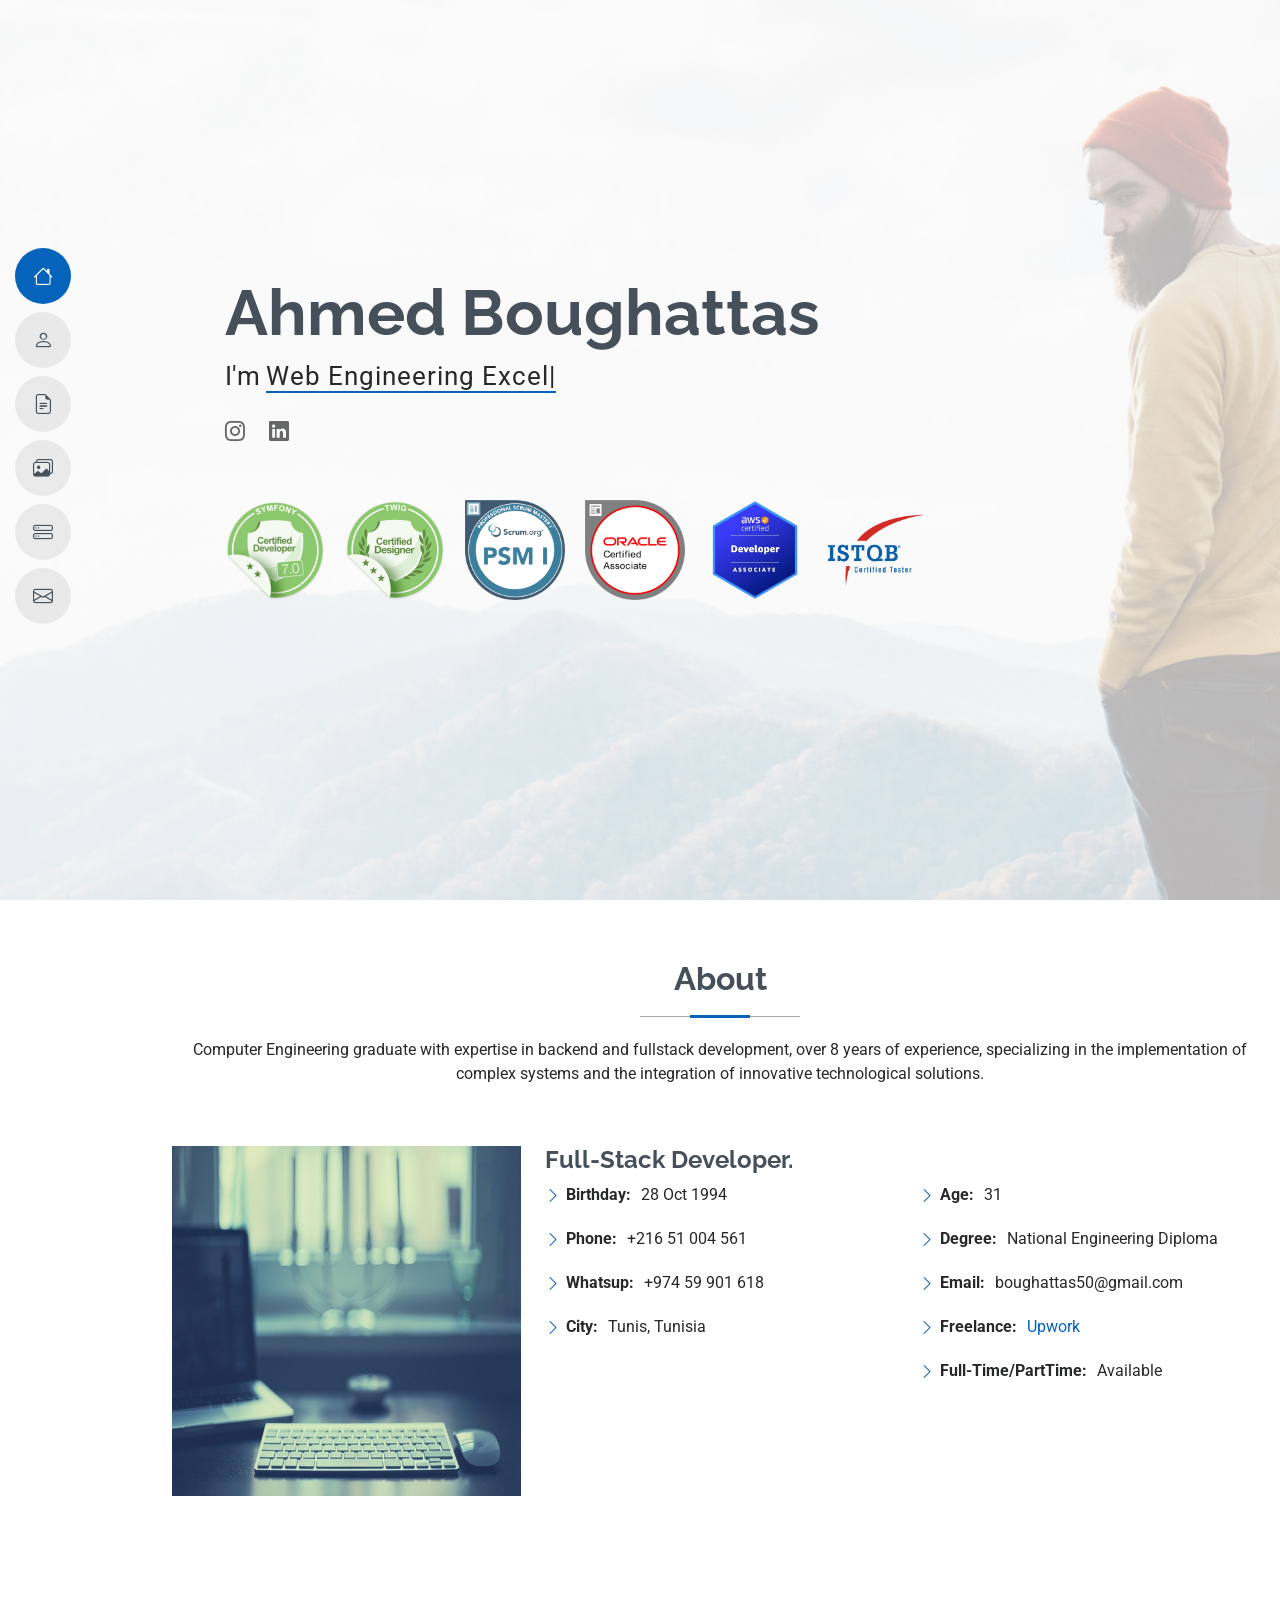
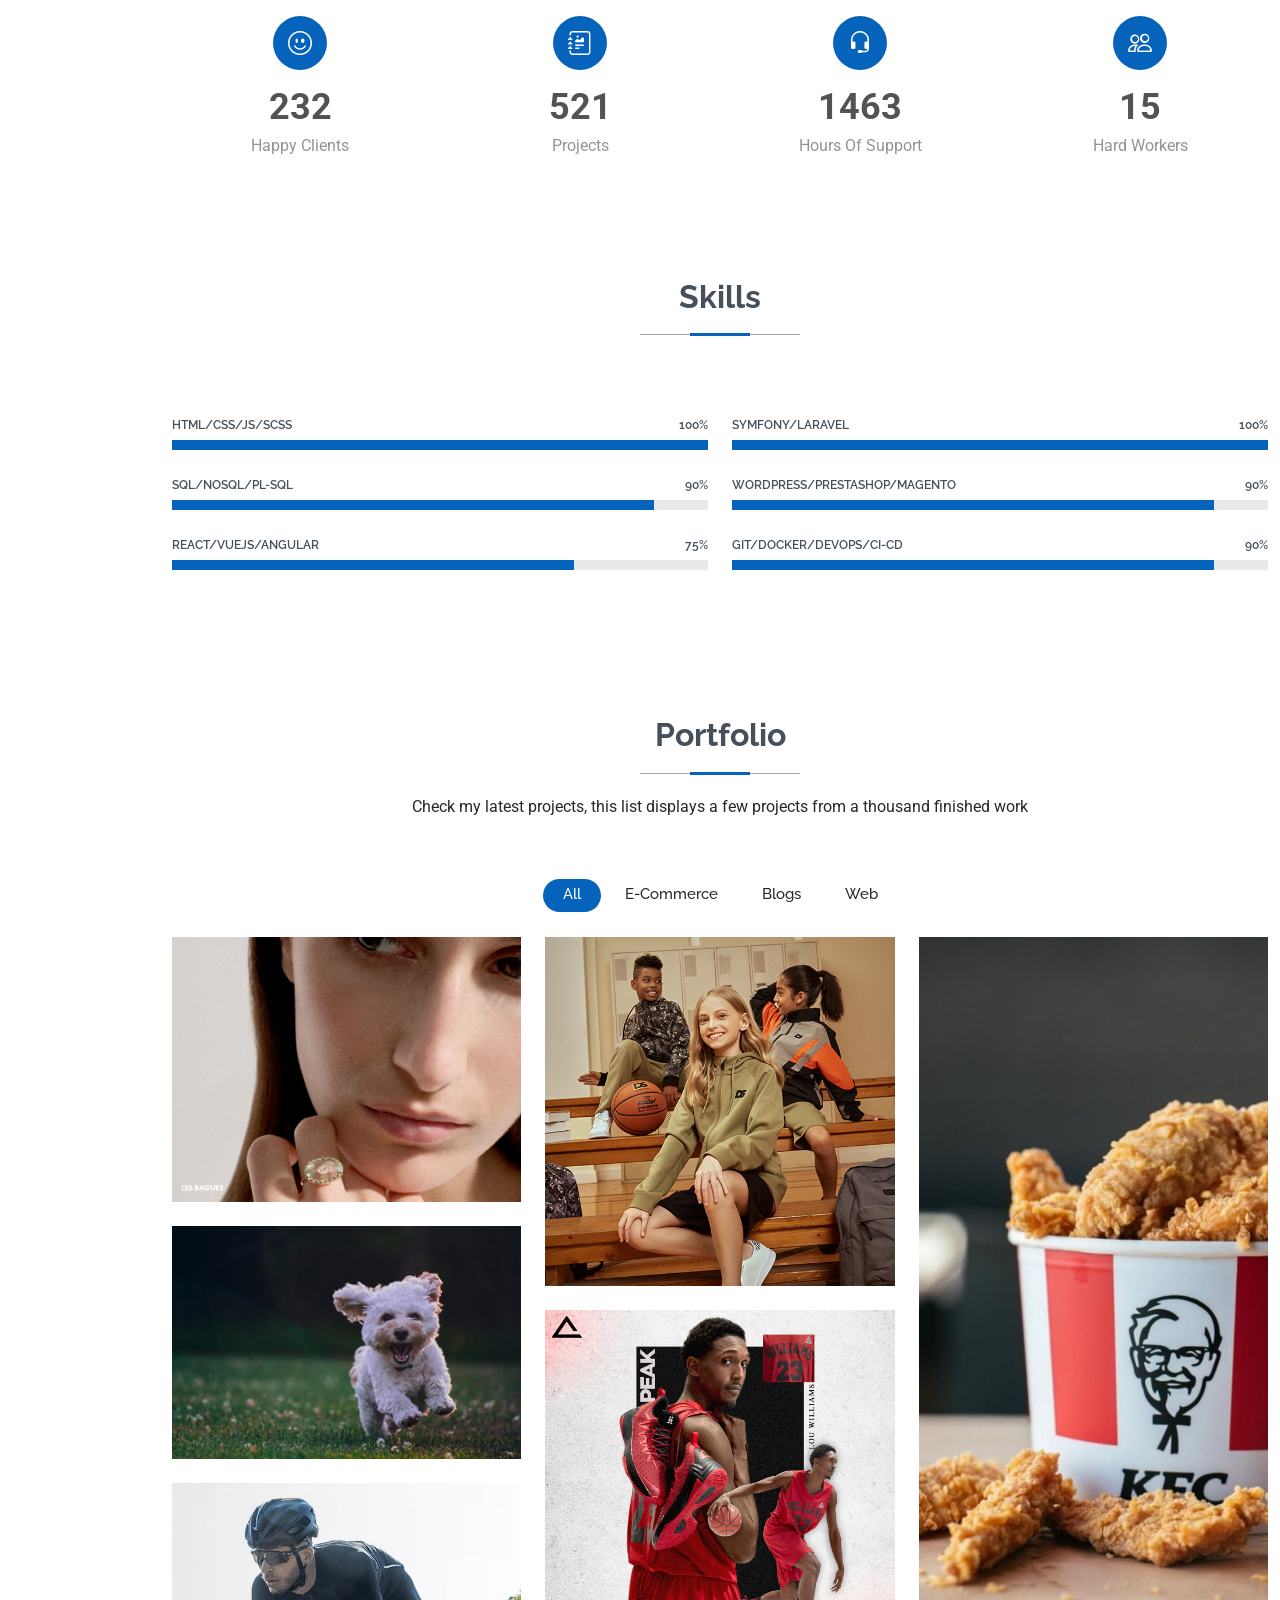
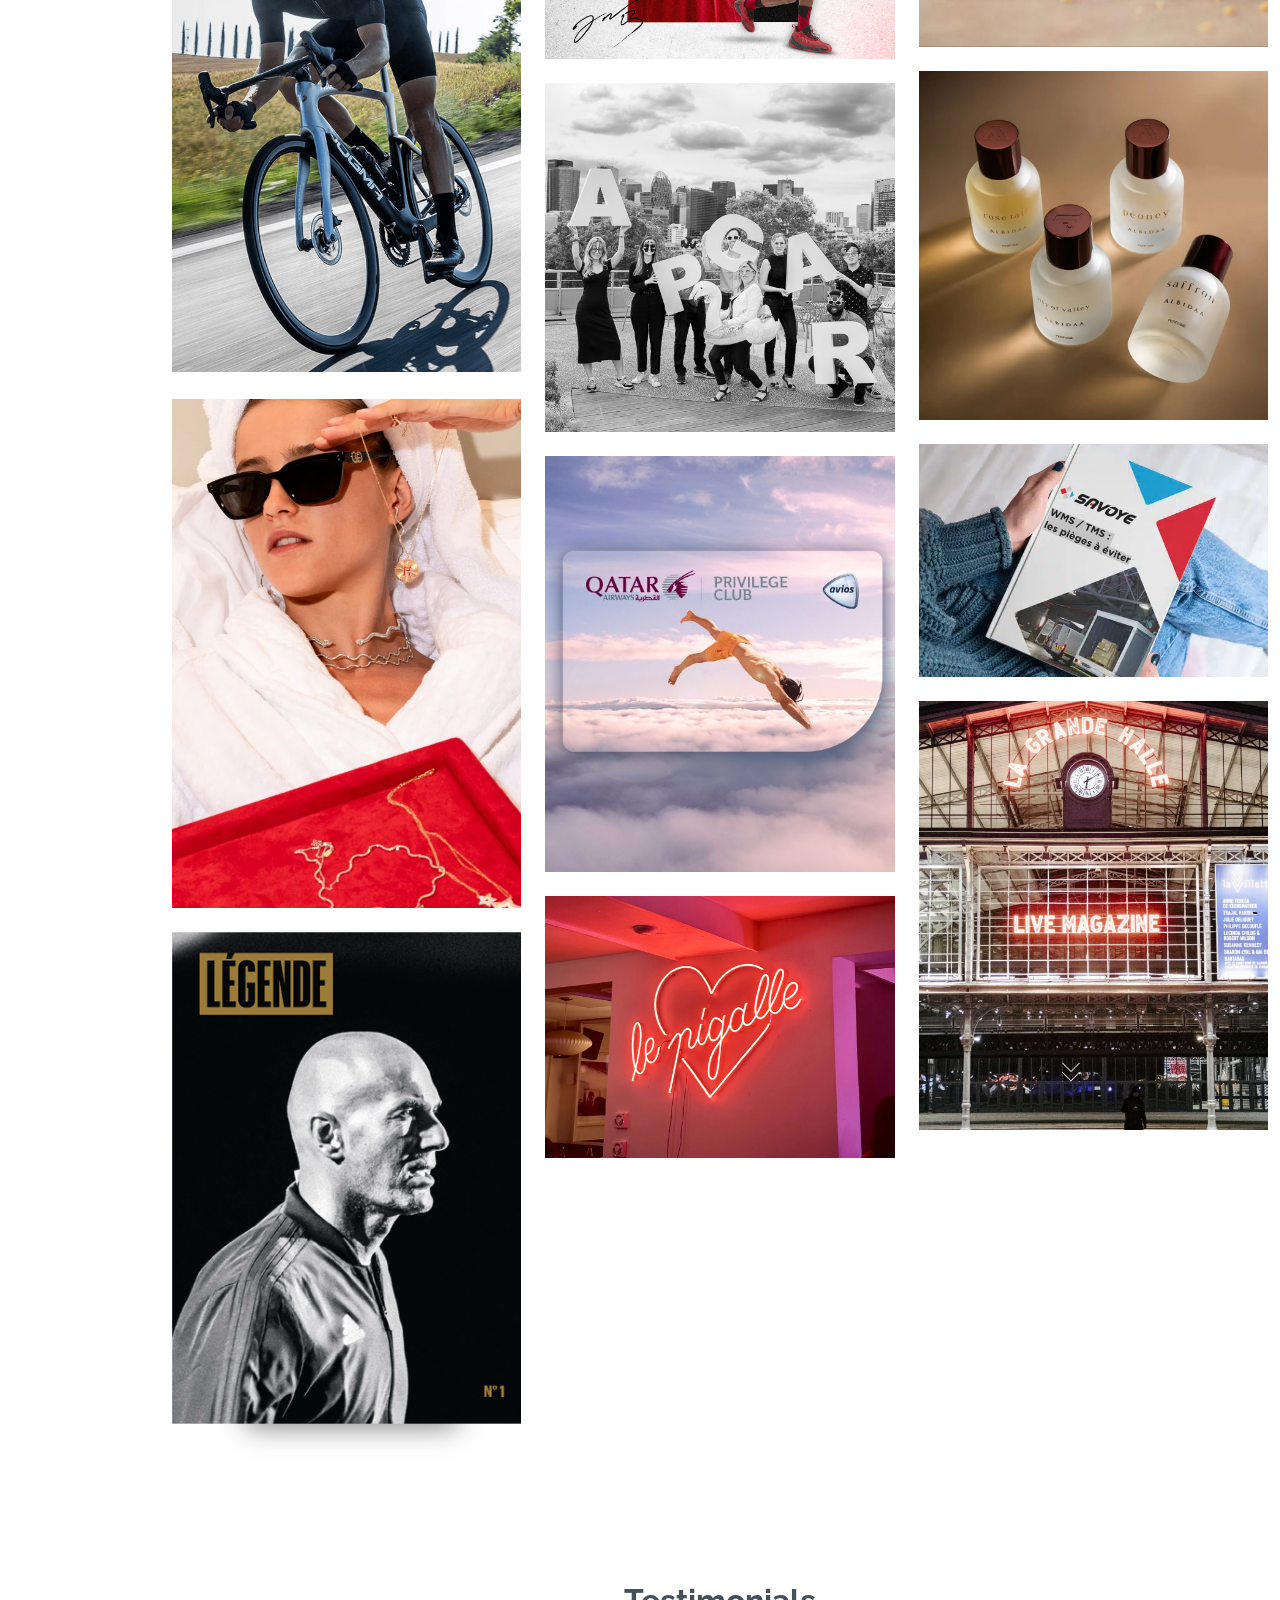
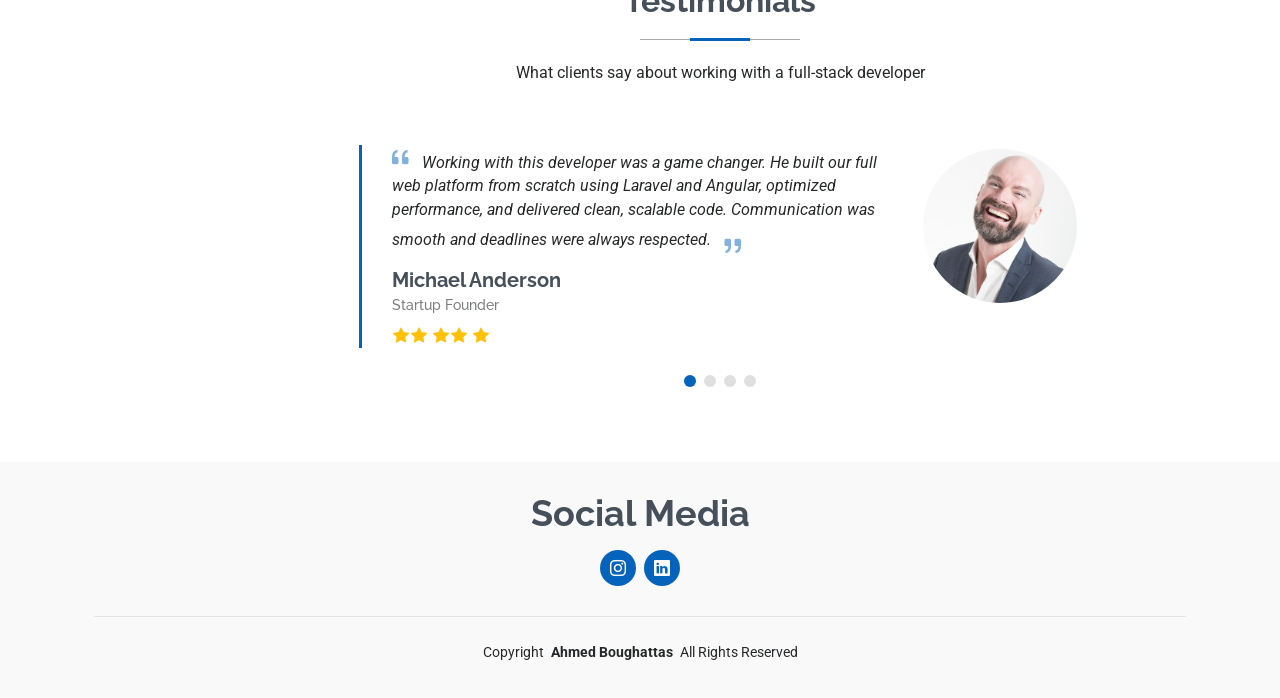
==== commit 82fa4e35: "Improvement-3" ====
--- a/index.html
+++ b/index.html
@@ -269,11 +269,11 @@
           <div class="row gy-4 isotope-container" data-aos="fade-up" data-aos-delay="200">
 
             <div class="col-lg-4 col-md-6 portfolio-item isotope-item filter-app">
-              <img src="assets/img/masonry-portfolio/pascalemonvoisin.png" class="img-fluid" alt="">
+              <img src="assets/img/masonry-portfolio/Pascalemonvoisin.png" class="img-fluid" alt="">
               <div class="portfolio-info">
                 <h4>Pascale Monvoisin</h4>
                 <p>Discover the world and jewelry of the Pascale Monvoisin jewelry house</p>
-                <a href="assets/img/masonry-portfolio/pascalemonvoisin.png" title="Pascale Monvoisin" data-gallery="portfolio-gallery-app" class="glightbox preview-link"><i class="bi bi-zoom-in"></i></a>
+                <a href="assets/img/masonry-portfolio/Pascalemonvoisin.png" title="Pascale Monvoisin" data-gallery="portfolio-gallery-app" class="glightbox preview-link"><i class="bi bi-zoom-in"></i></a>
                 <a href="https://pascalemonvoisin.com/" title="More Details" class="details-link"><i class="bi bi-link-45deg"></i></a>
               </div>
             </div><!-- End Portfolio Item -->
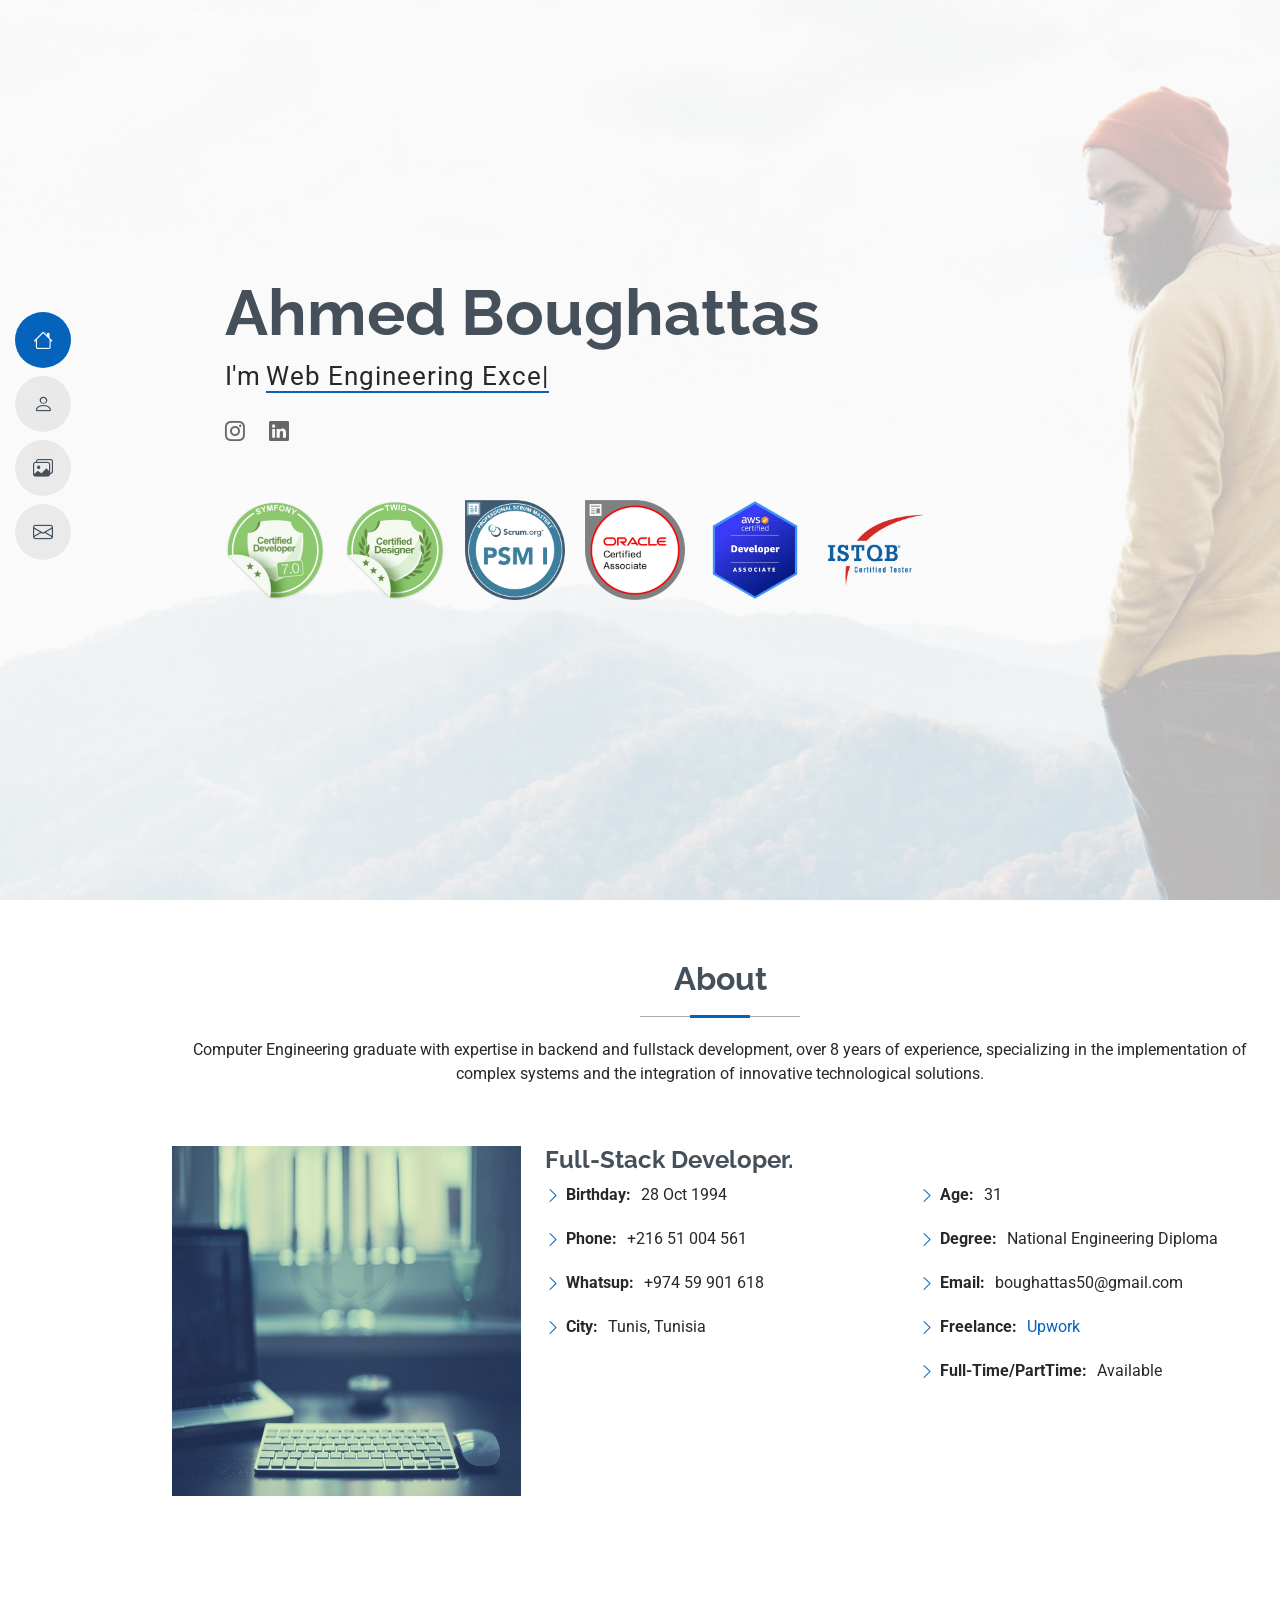
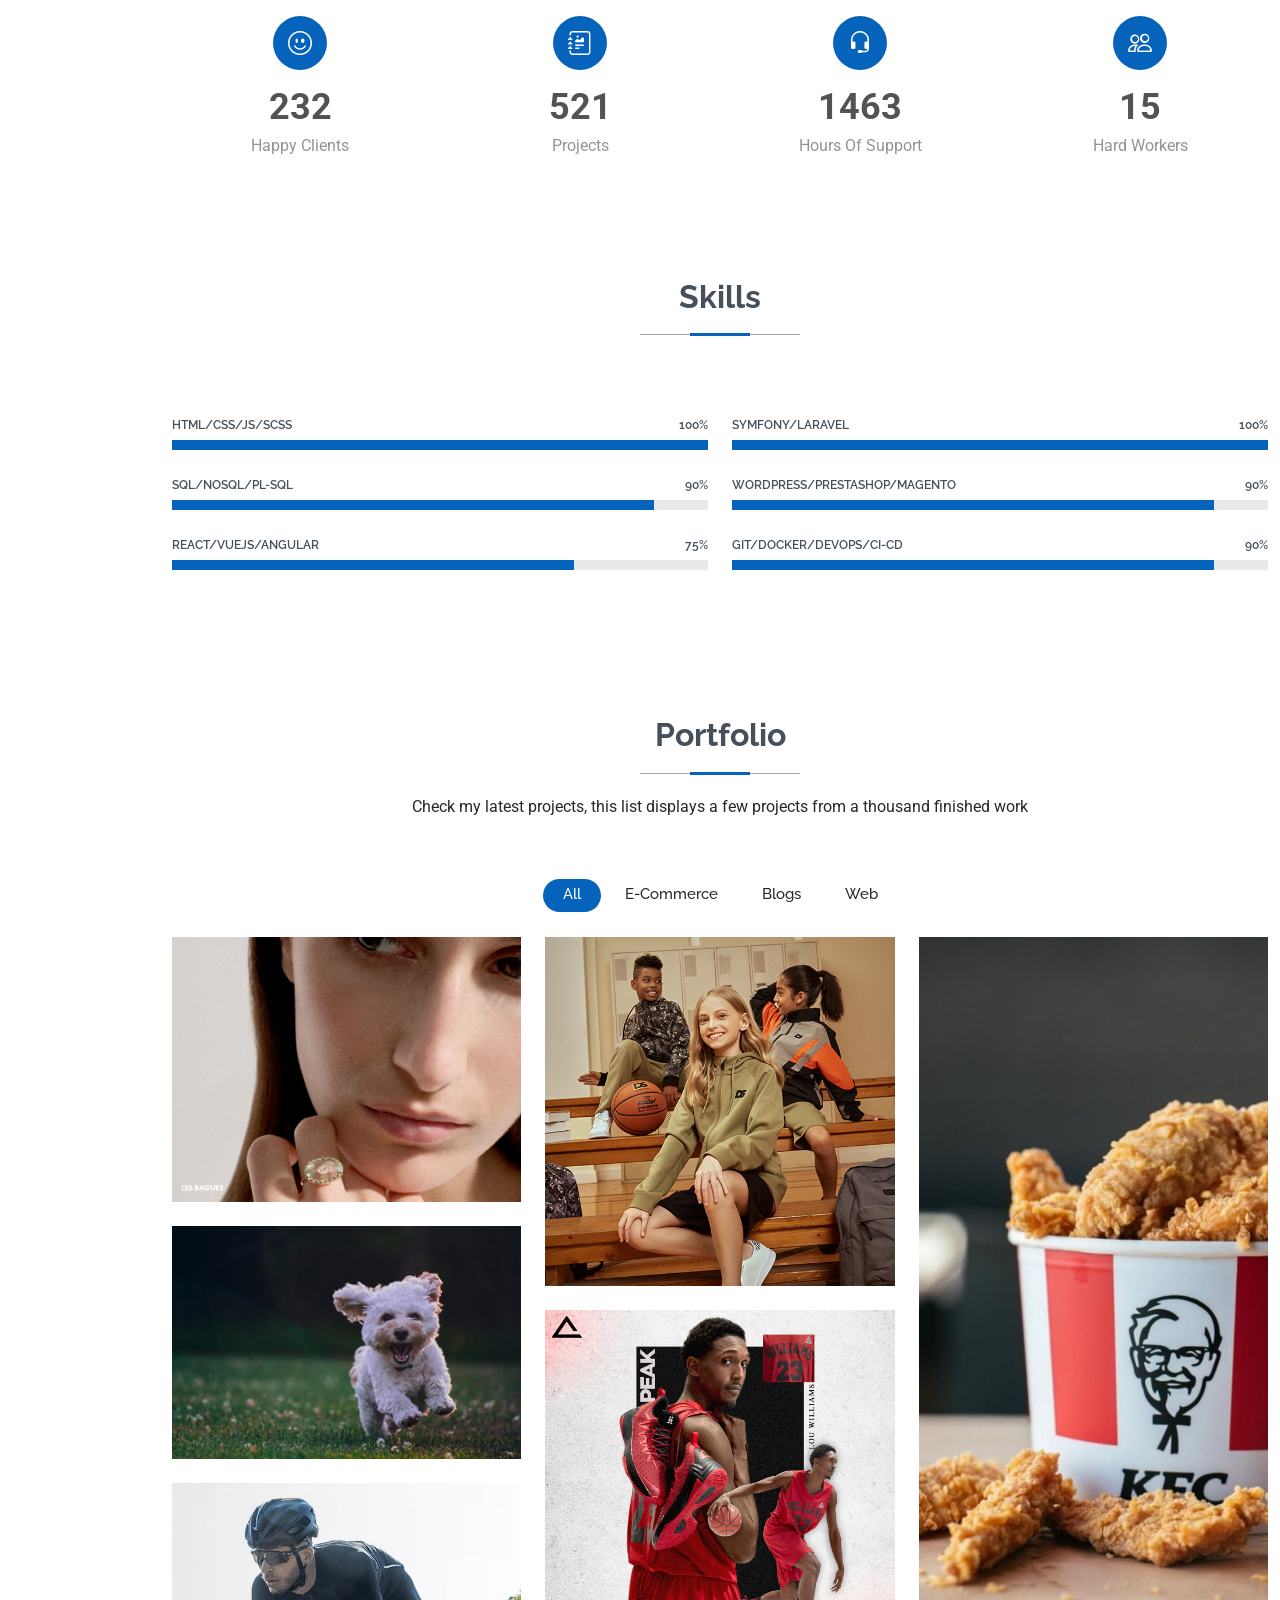
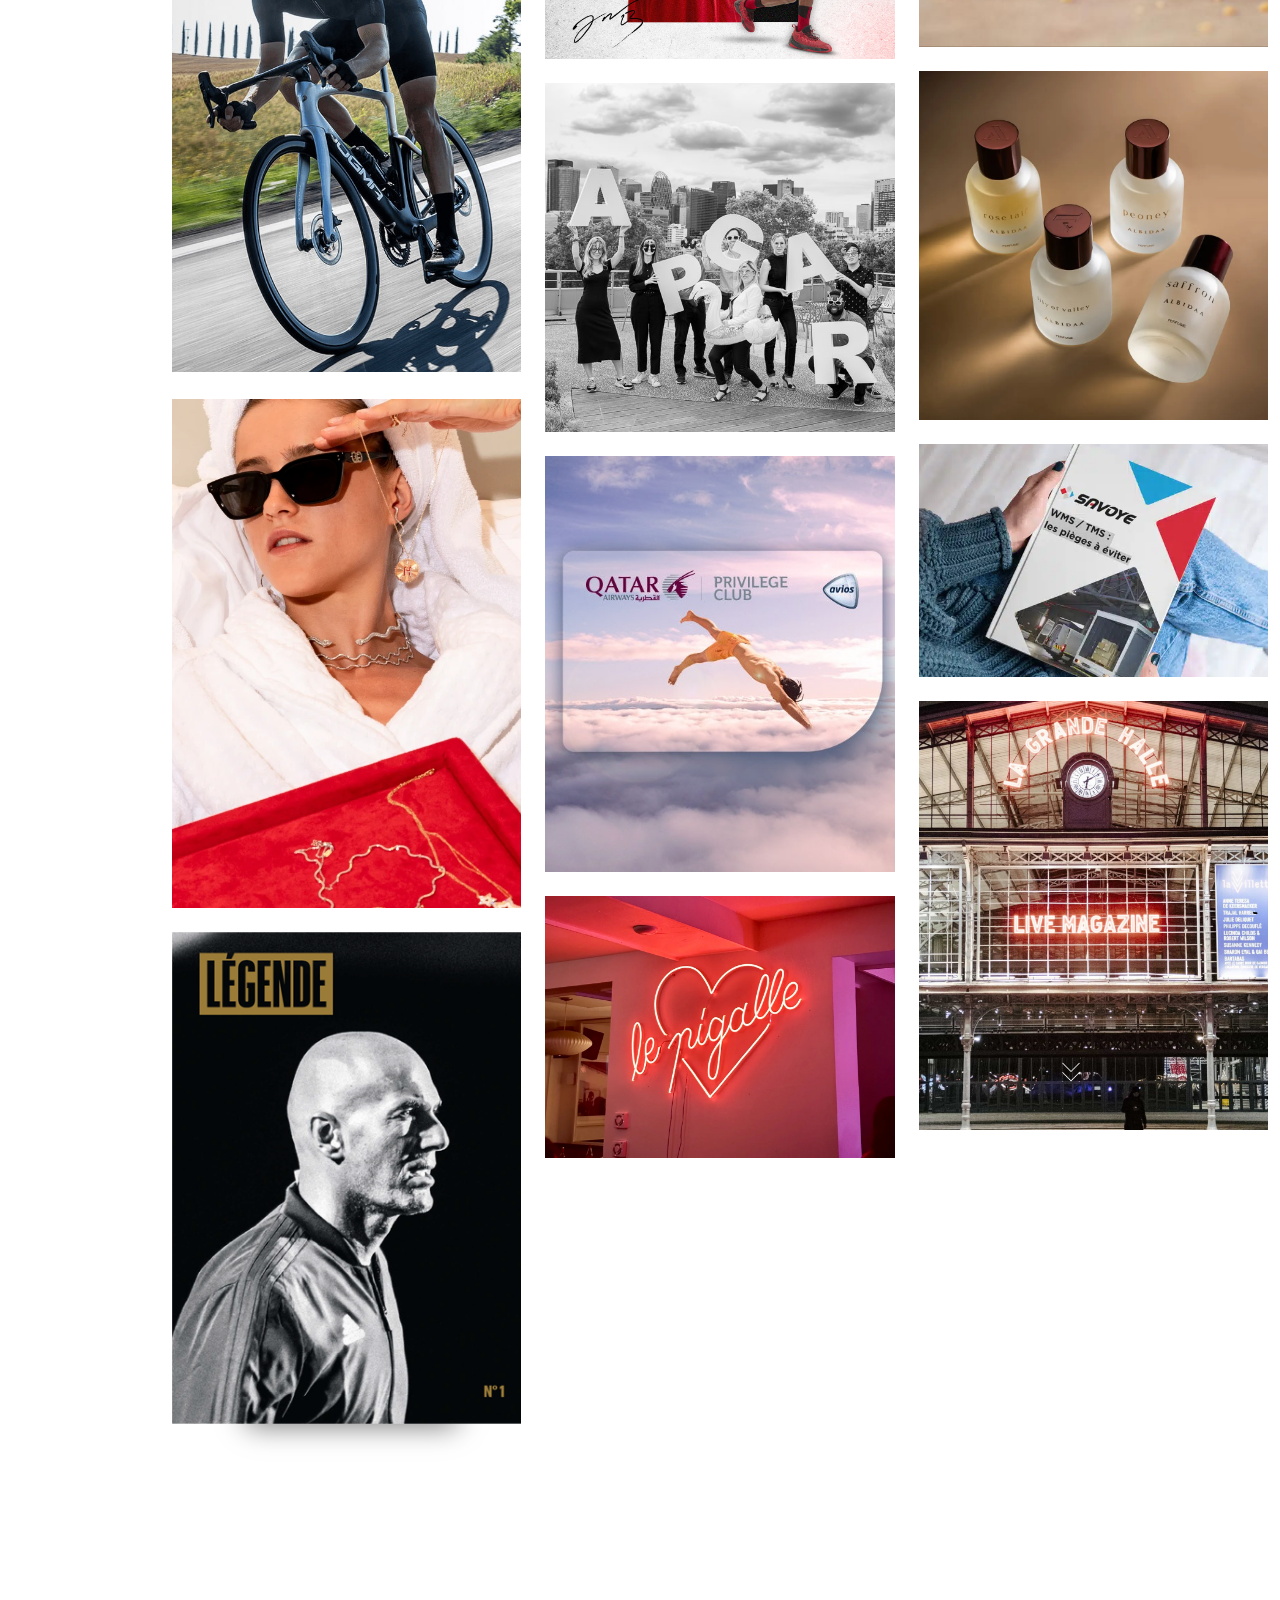
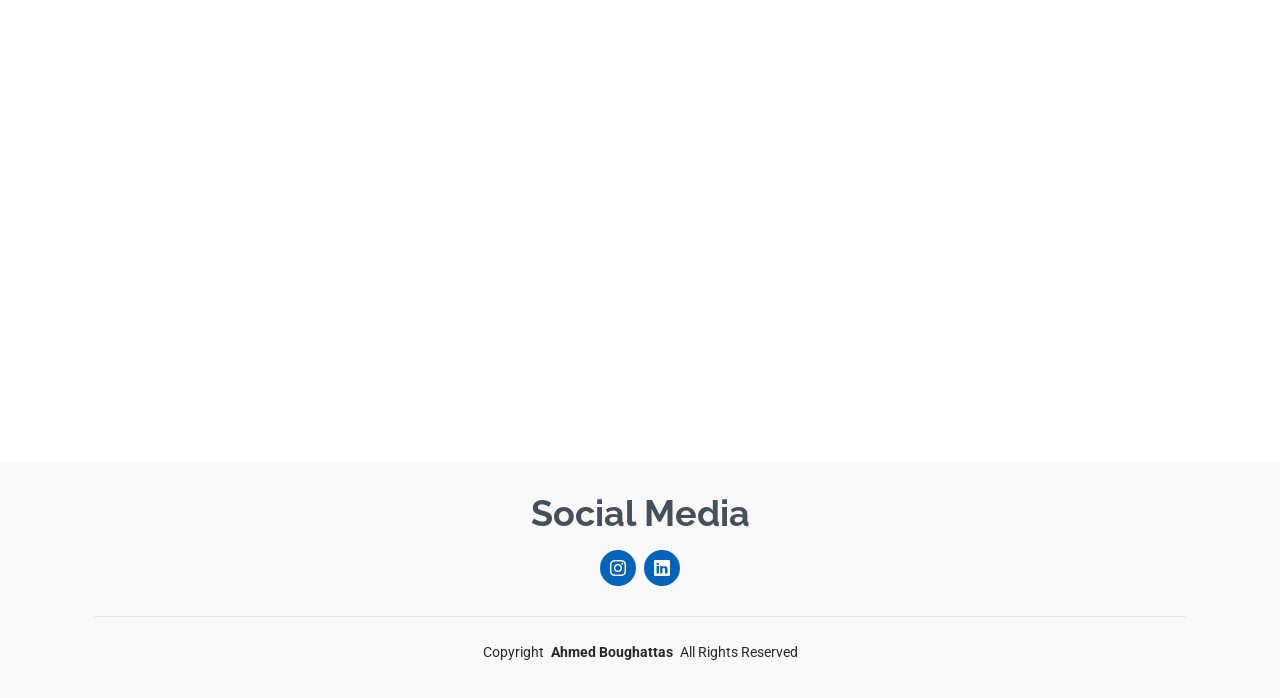
==== commit b8cca939: "improvement-4" ====
--- a/index.html
+++ b/index.html
@@ -40,10 +40,10 @@
       <ul>
         <li><a href="#hero" class="active"><i class="bi bi-house navicon"></i><span>Home</span></a></li>
         <li><a href="#about"><i class="bi bi-person navicon"></i><span>About</span></a></li>
-        <li><a href="#resume"><i class="bi bi-file-earmark-text navicon"></i><span>Resume</span></a></li>
+      
         <li><a href="#portfolio"><i class="bi bi-images navicon"></i><span>Portfolio</span></a></li>
-        <li><a href="#services"><i class="bi bi-hdd-stack navicon"></i><span>Services</span></a></li>
-        <li><a href="#contact"><i class="bi bi-envelope navicon"></i><span>Contact</span></a></li>
+       
+        <li><a href="#testimonials"><i class="bi bi-envelope navicon"></i><span>Testimonials</span></a></li>
       </ul>
     </nav>
 
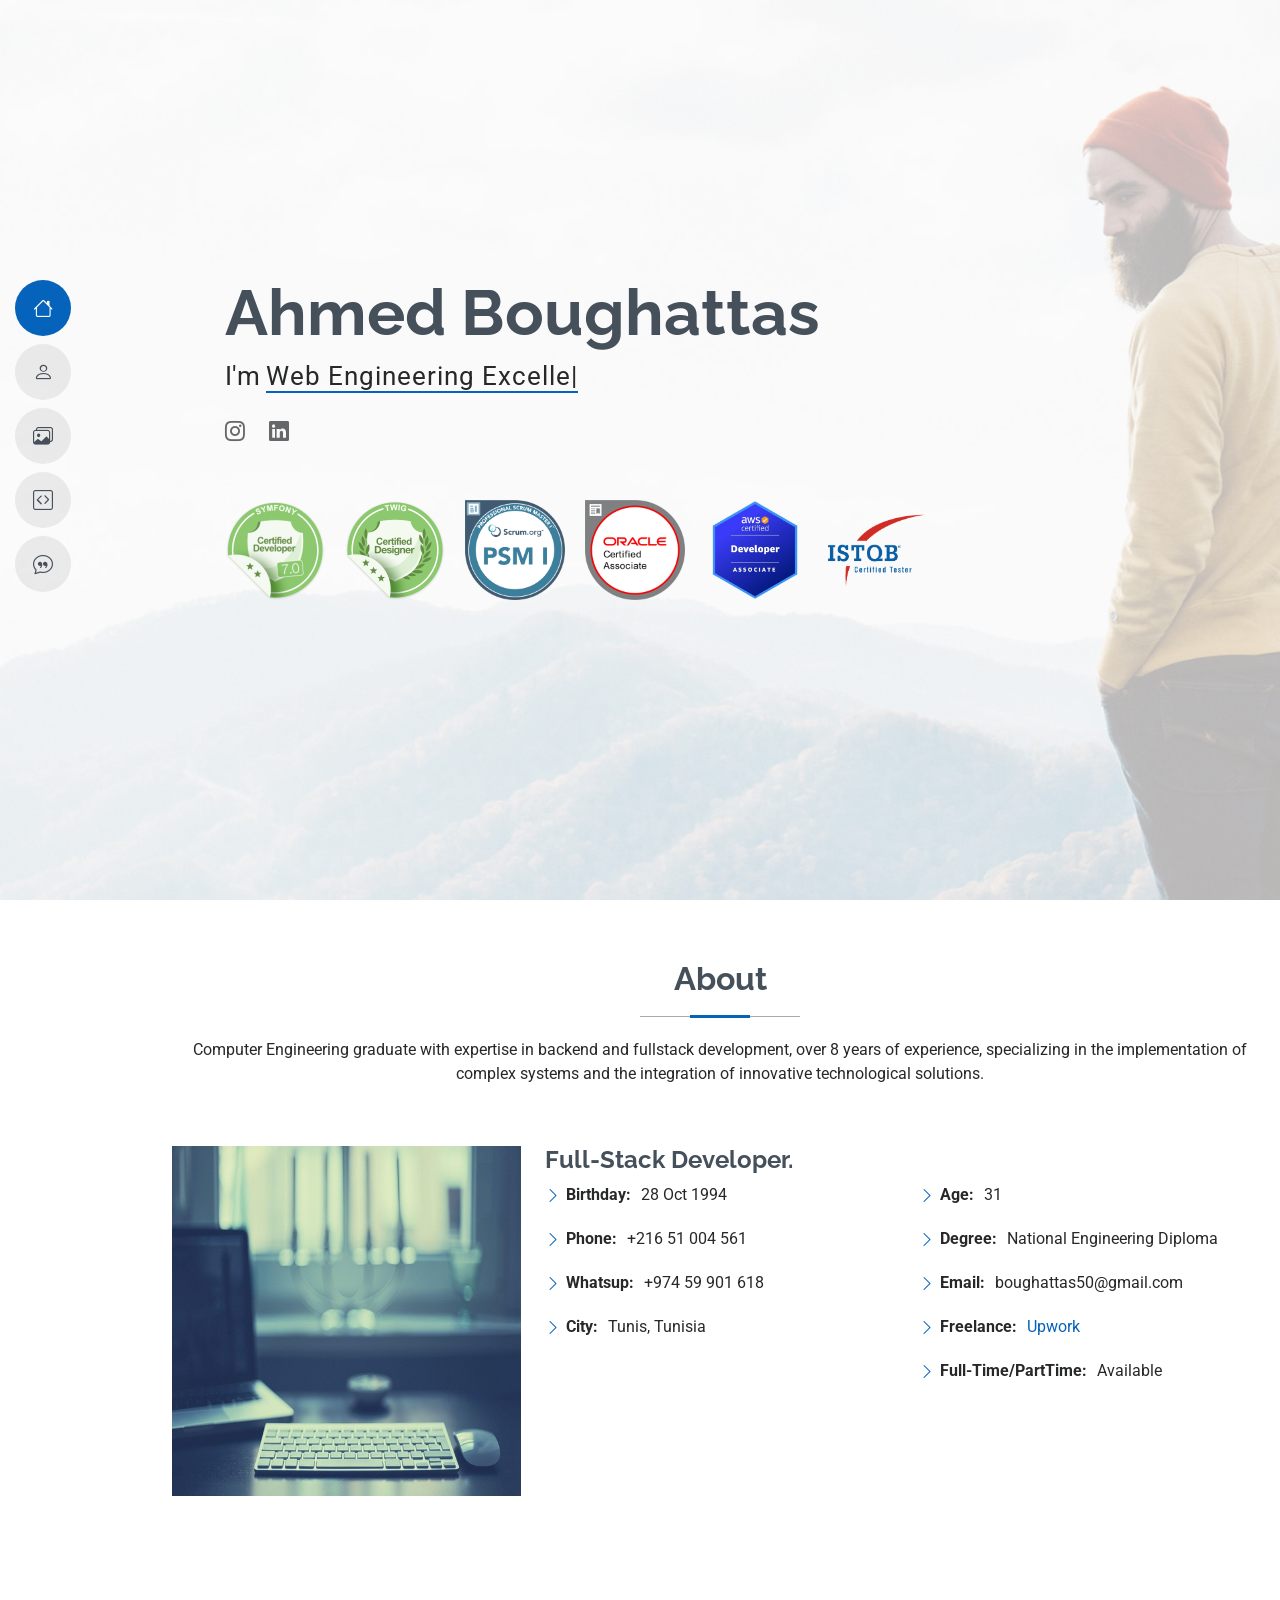
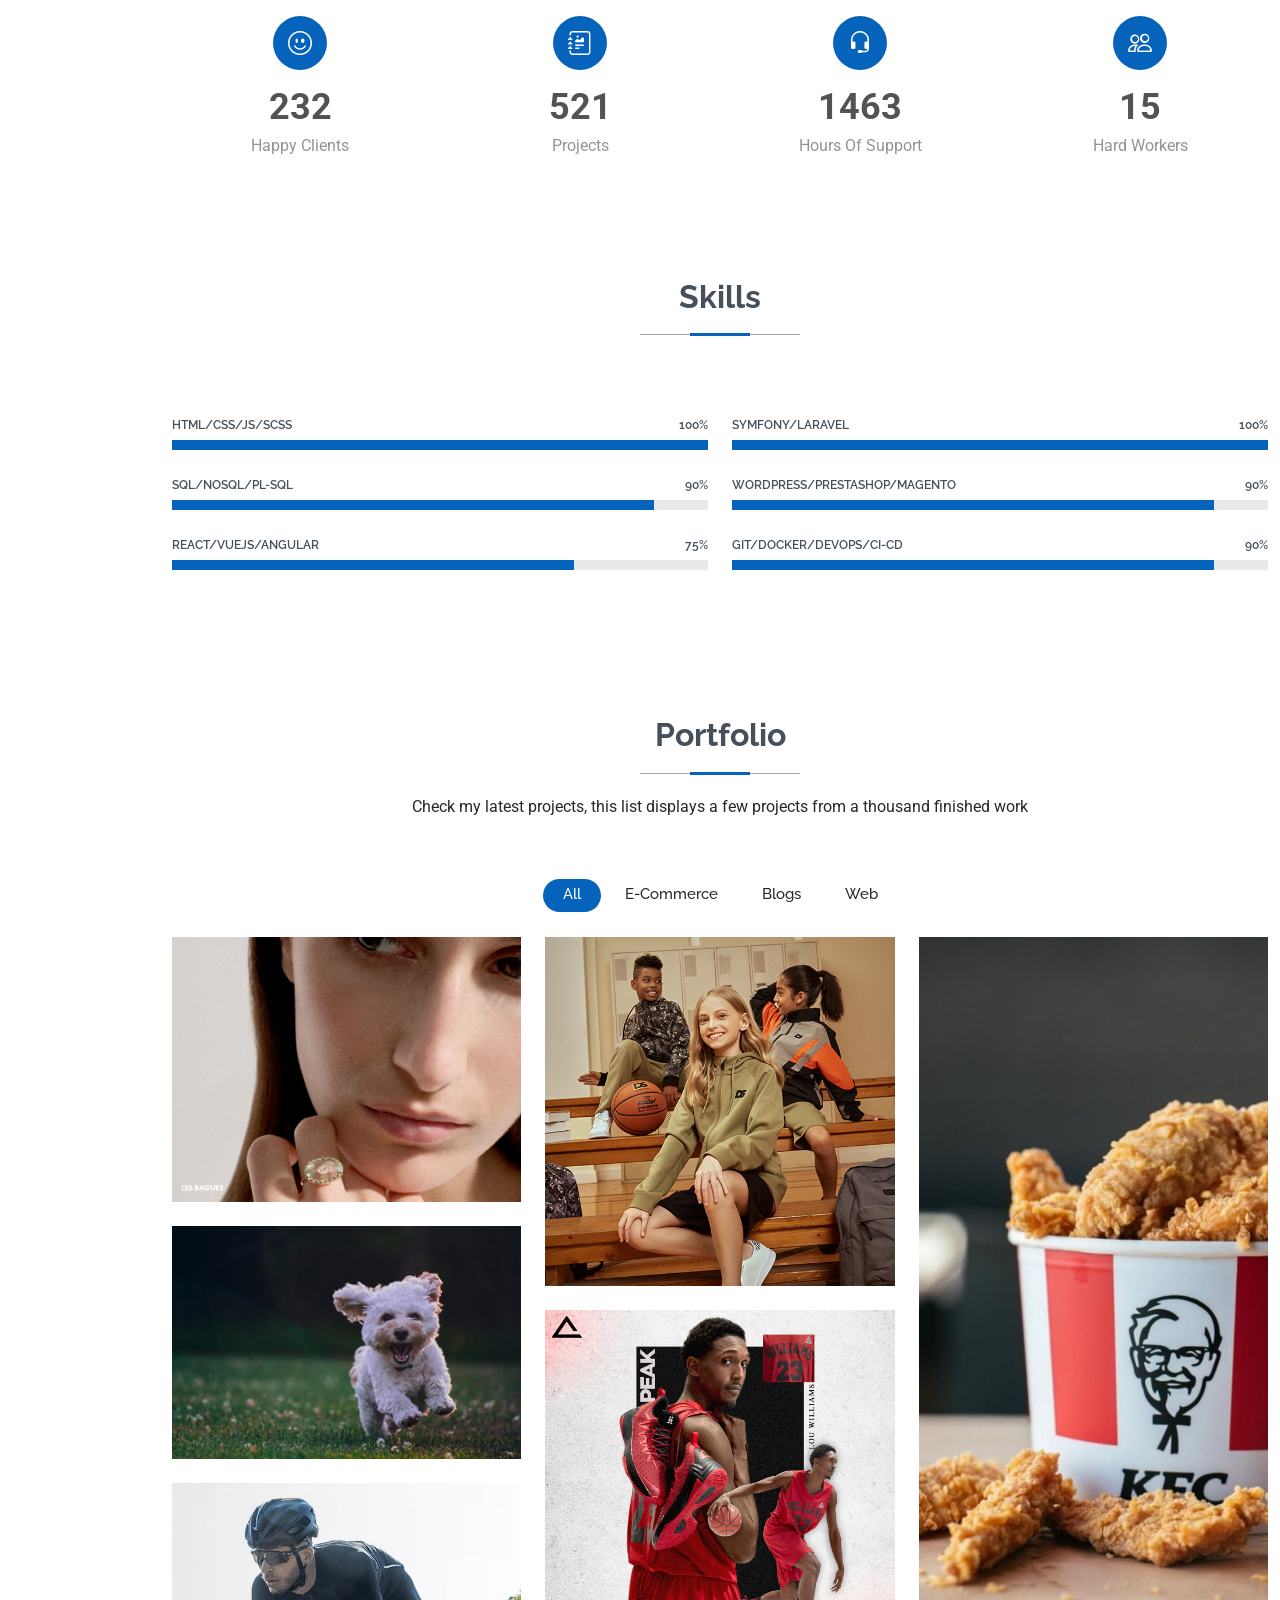
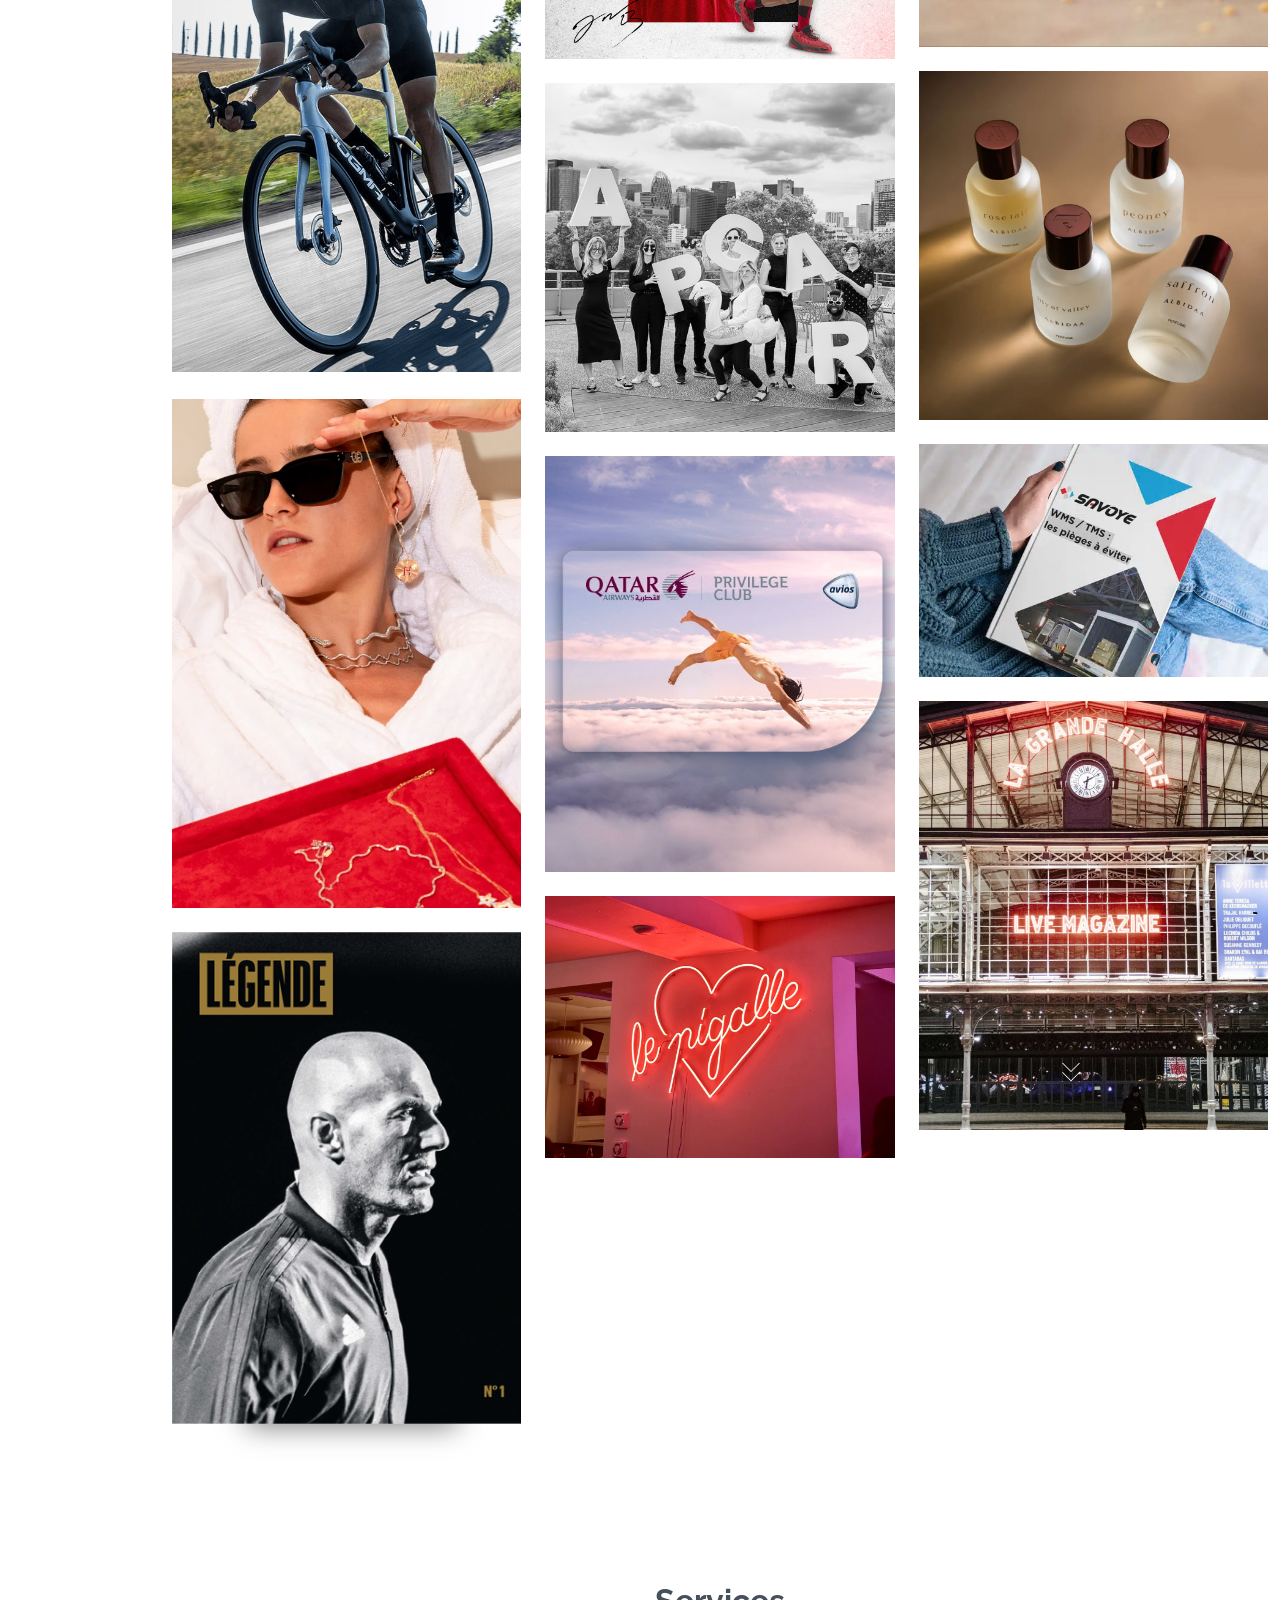
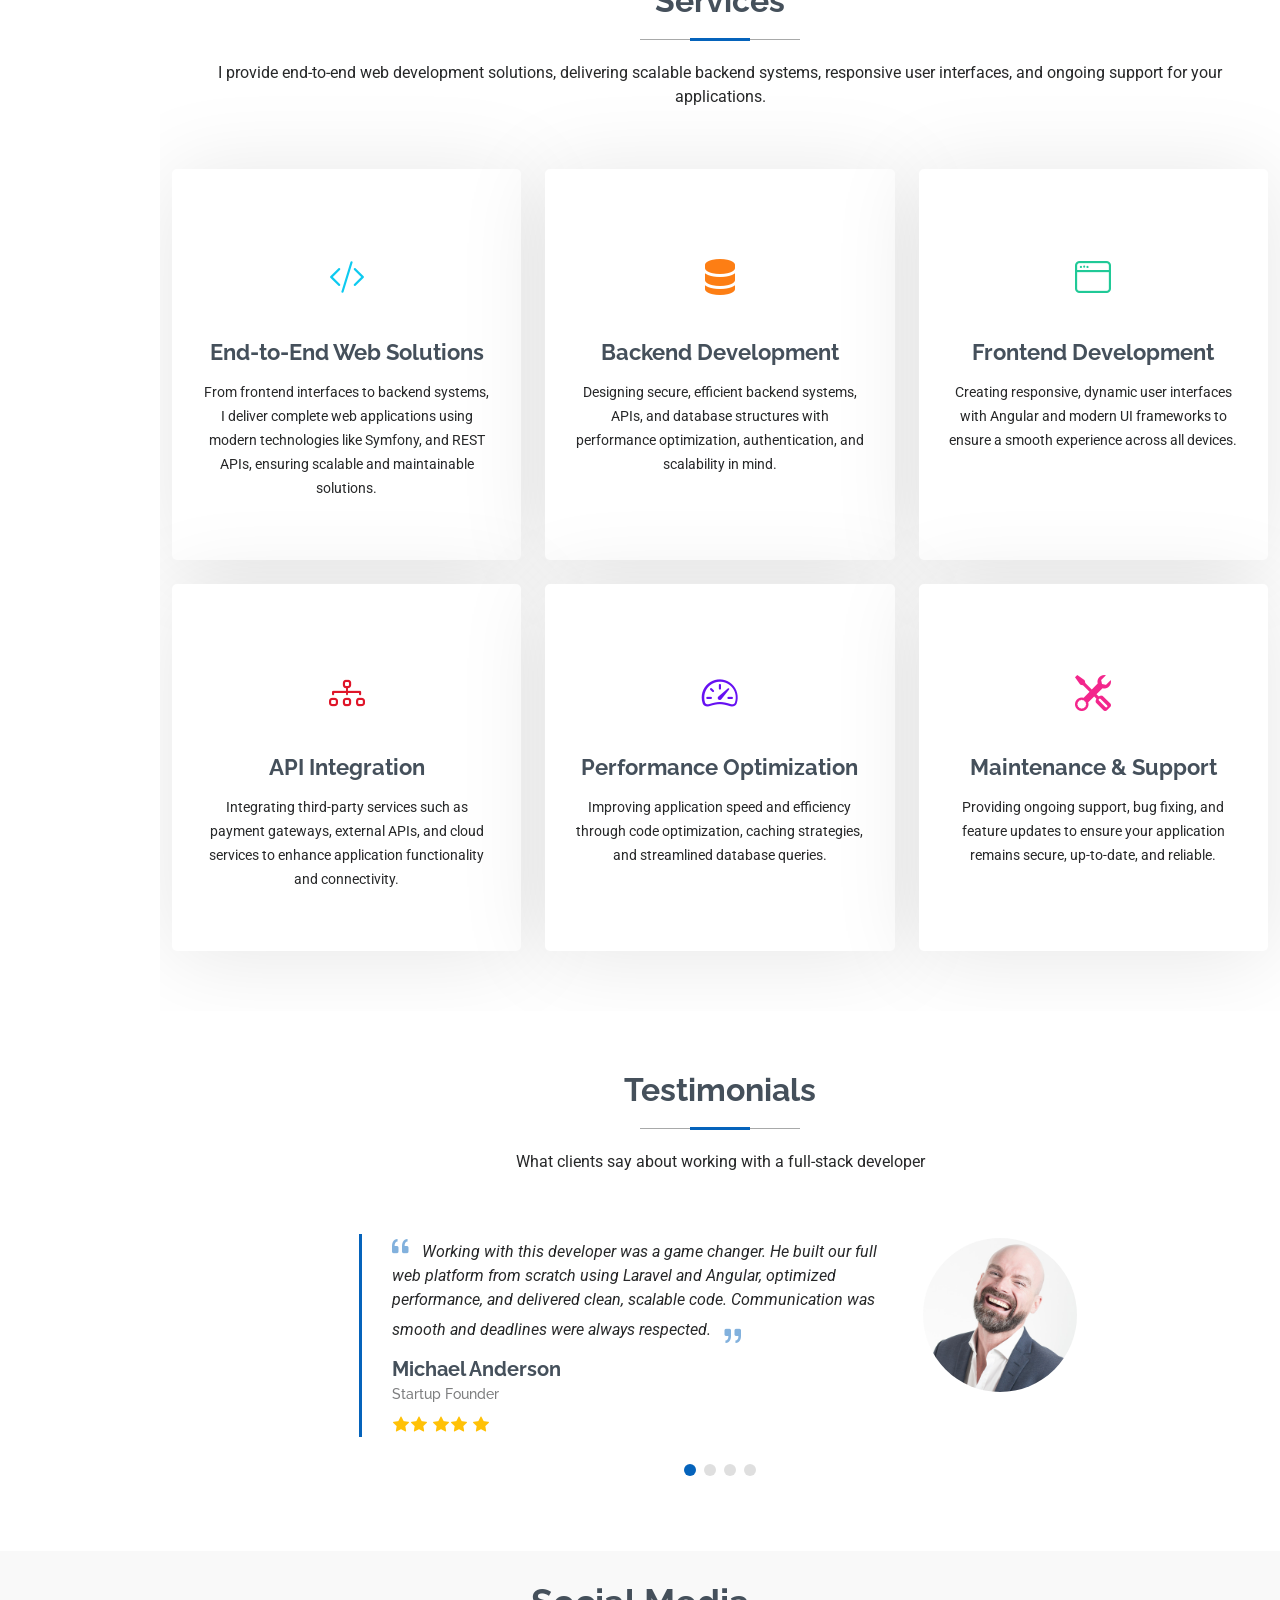
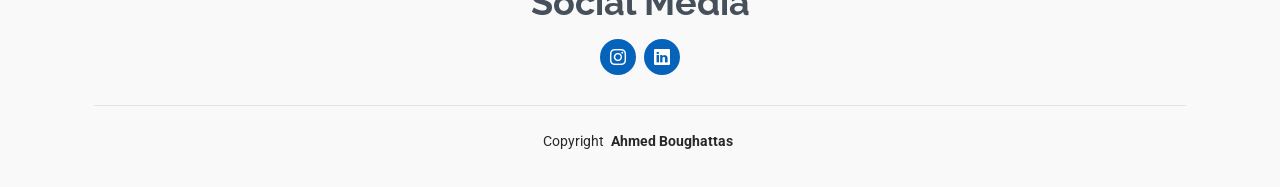
==== commit bc722b2e: "improvement-5" ====
--- a/index.html
+++ b/index.html
@@ -42,8 +42,8 @@
         <li><a href="#about"><i class="bi bi-person navicon"></i><span>About</span></a></li>
       
         <li><a href="#portfolio"><i class="bi bi-images navicon"></i><span>Portfolio</span></a></li>
-       
-        <li><a href="#testimonials"><i class="bi bi-envelope navicon"></i><span>Testimonials</span></a></li>
+        <li><a href="#services"><i class="bi bi-code-square navicon"></i><span>Services</span></a></li>
+        <li><a href="#testimonials"><i class="bi bi-chat-quote navicon"></i><span>Testimonials</span></a></li>
       </ul>
     </nav>
 
@@ -424,7 +424,89 @@
 
     </section><!-- /Portfolio Section -->
 
-    <!-- Services Section -->
+<!-- Services Section -->
+<section id="services" class="services section">
+
+  <!-- Section Title -->
+  <div class="container section-title" data-aos="fade-up">
+    <h2>Services</h2>
+    <p>I provide end-to-end web development solutions, delivering scalable backend systems, responsive user interfaces, and ongoing support for your applications.</p>
+  </div>
+
+  <div class="container">
+    <div class="row gy-4">
+
+      <!-- Service 1 -->
+      <div class="col-lg-4 col-md-6" data-aos="fade-up" data-aos-delay="100">
+        <div class="service-item item-cyan position-relative">
+          <div class="icon">
+            <i class="bi bi-code-slash"></i>
+          </div>
+          <h3>End-to-End Web Solutions</h3>
+          <p>From frontend interfaces to backend systems, I deliver complete web applications using modern technologies like Symfony, and REST APIs, ensuring scalable and maintainable solutions.</p>
+        </div>
+      </div>
+
+      <!-- Service 2 -->
+      <div class="col-lg-4 col-md-6" data-aos="fade-up" data-aos-delay="200">
+        <div class="service-item item-orange position-relative">
+          <div class="icon">
+            <i class="bi bi-server"></i>
+          </div>
+          <h3>Backend Development</h3>
+          <p>Designing secure, efficient backend systems, APIs, and database structures with performance optimization, authentication, and scalability in mind.</p>
+        </div>
+      </div>
+
+      <!-- Service 3 -->
+      <div class="col-lg-4 col-md-6" data-aos="fade-up" data-aos-delay="300">
+        <div class="service-item item-teal position-relative">
+          <div class="icon">
+            <i class="bi bi-window"></i>
+          </div>
+          <h3>Frontend Development</h3>
+          <p>Creating responsive, dynamic user interfaces with Angular and modern UI frameworks to ensure a smooth experience across all devices.</p>
+        </div>
+      </div>
+
+      <!-- Service 4 -->
+      <div class="col-lg-4 col-md-6" data-aos="fade-up" data-aos-delay="400">
+        <div class="service-item item-red position-relative">
+          <div class="icon">
+            <i class="bi bi-diagram-3"></i>
+          </div>
+          <h3>API Integration</h3>
+          <p>Integrating third-party services such as payment gateways, external APIs, and cloud services to enhance application functionality and connectivity.</p>
+        </div>
+      </div>
+
+      <!-- Service 5 -->
+      <div class="col-lg-4 col-md-6" data-aos="fade-up" data-aos-delay="500">
+        <div class="service-item item-indigo position-relative">
+          <div class="icon">
+            <i class="bi bi-speedometer2"></i>
+          </div>
+          <h3>Performance Optimization</h3>
+          <p>Improving application speed and efficiency through code optimization, caching strategies, and streamlined database queries.</p>
+        </div>
+      </div>
+
+      <!-- Service 6 -->
+      <div class="col-lg-4 col-md-6" data-aos="fade-up" data-aos-delay="600">
+        <div class="service-item item-pink position-relative">
+          <div class="icon">
+            <i class="bi bi-tools"></i>
+          </div>
+          <h3>Maintenance & Support</h3>
+          <p>Providing ongoing support, bug fixing, and feature updates to ensure your application remains secure, up-to-date, and reliable.</p>
+        </div>
+      </div>
+
+    </div>
+  </div>
+
+</section>
+<!-- /Services Section -->
  
     <section id="testimonials" class="testimonials section">
 
@@ -591,7 +673,7 @@
       </div>
       <div class="container">
         <div class="copyright">
-          <span>Copyright</span> <strong class="px-1 sitename">Ahmed Boughattas</strong> <span>All Rights Reserved</span>
+          <span>Copyright</span> <strong class="px-1 sitename">Ahmed Boughattas</strong> 
         </div>
         <div class="credits">
 
--- a/assets/css/main.css
+++ b/assets/css/main.css
@@ -934,21 +934,21 @@
   color: #0dcaf0;
 }
 
-.services .service-item.item-cyan:hover .icon i {
+/* .services .service-item.item-cyan:hover .icon i {
   color: #fff;
-}
-
-.services .service-item.item-cyan:hover .icon path {
+} */
+
+/* .services .service-item.item-cyan:hover .icon path {
   fill: #0dcaf0;
-}
+} */
 
 .services .service-item.item-orange i {
   color: #fd7e14;
 }
 
-.services .service-item.item-orange:hover .icon i {
+/* .services .service-item.item-orange:hover .icon i {
   color: #fff;
-}
+} */
 
 .services .service-item.item-orange:hover .icon path {
   fill: #fd7e14;
@@ -958,9 +958,9 @@
   color: #20c997;
 }
 
-.services .service-item.item-teal:hover .icon i {
+/* .services .service-item.item-teal:hover .icon i {
   color: #fff;
-}
+} */
 
 .services .service-item.item-teal:hover .icon path {
   fill: #20c997;
@@ -970,9 +970,9 @@
   color: #df1529;
 }
 
-.services .service-item.item-red:hover .icon i {
+/* .services .service-item.item-red:hover .icon i {
   color: #fff;
-}
+} */
 
 .services .service-item.item-red:hover .icon path {
   fill: #df1529;
@@ -982,9 +982,9 @@
   color: #6610f2;
 }
 
-.services .service-item.item-indigo:hover .icon i {
+/* .services .service-item.item-indigo:hover .icon i {
   color: #fff;
-}
+} */
 
 .services .service-item.item-indigo:hover .icon path {
   fill: #6610f2;
@@ -994,9 +994,9 @@
   color: #f3268c;
 }
 
-.services .service-item.item-pink:hover .icon i {
+/* .services .service-item.item-pink:hover .icon i {
   color: #fff;
-}
+} */
 
 .services .service-item.item-pink:hover .icon path {
   fill: #f3268c;
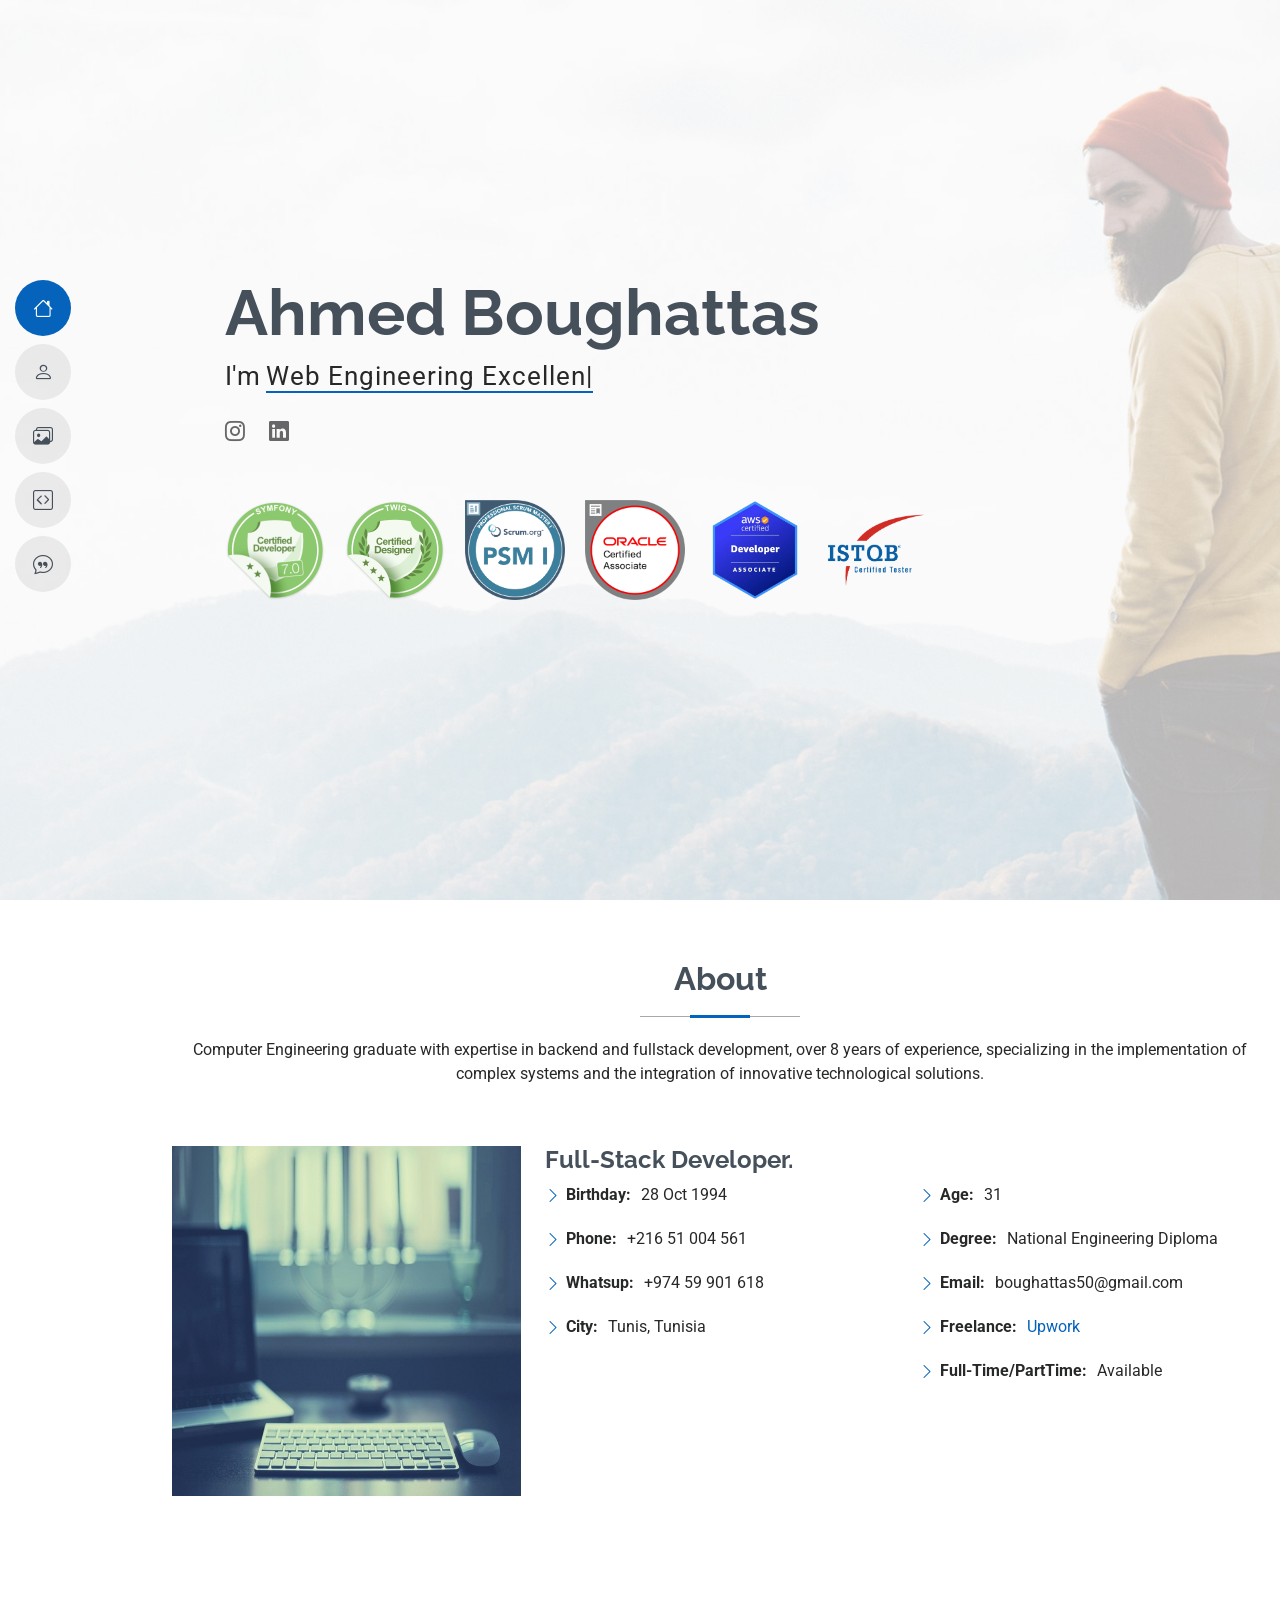
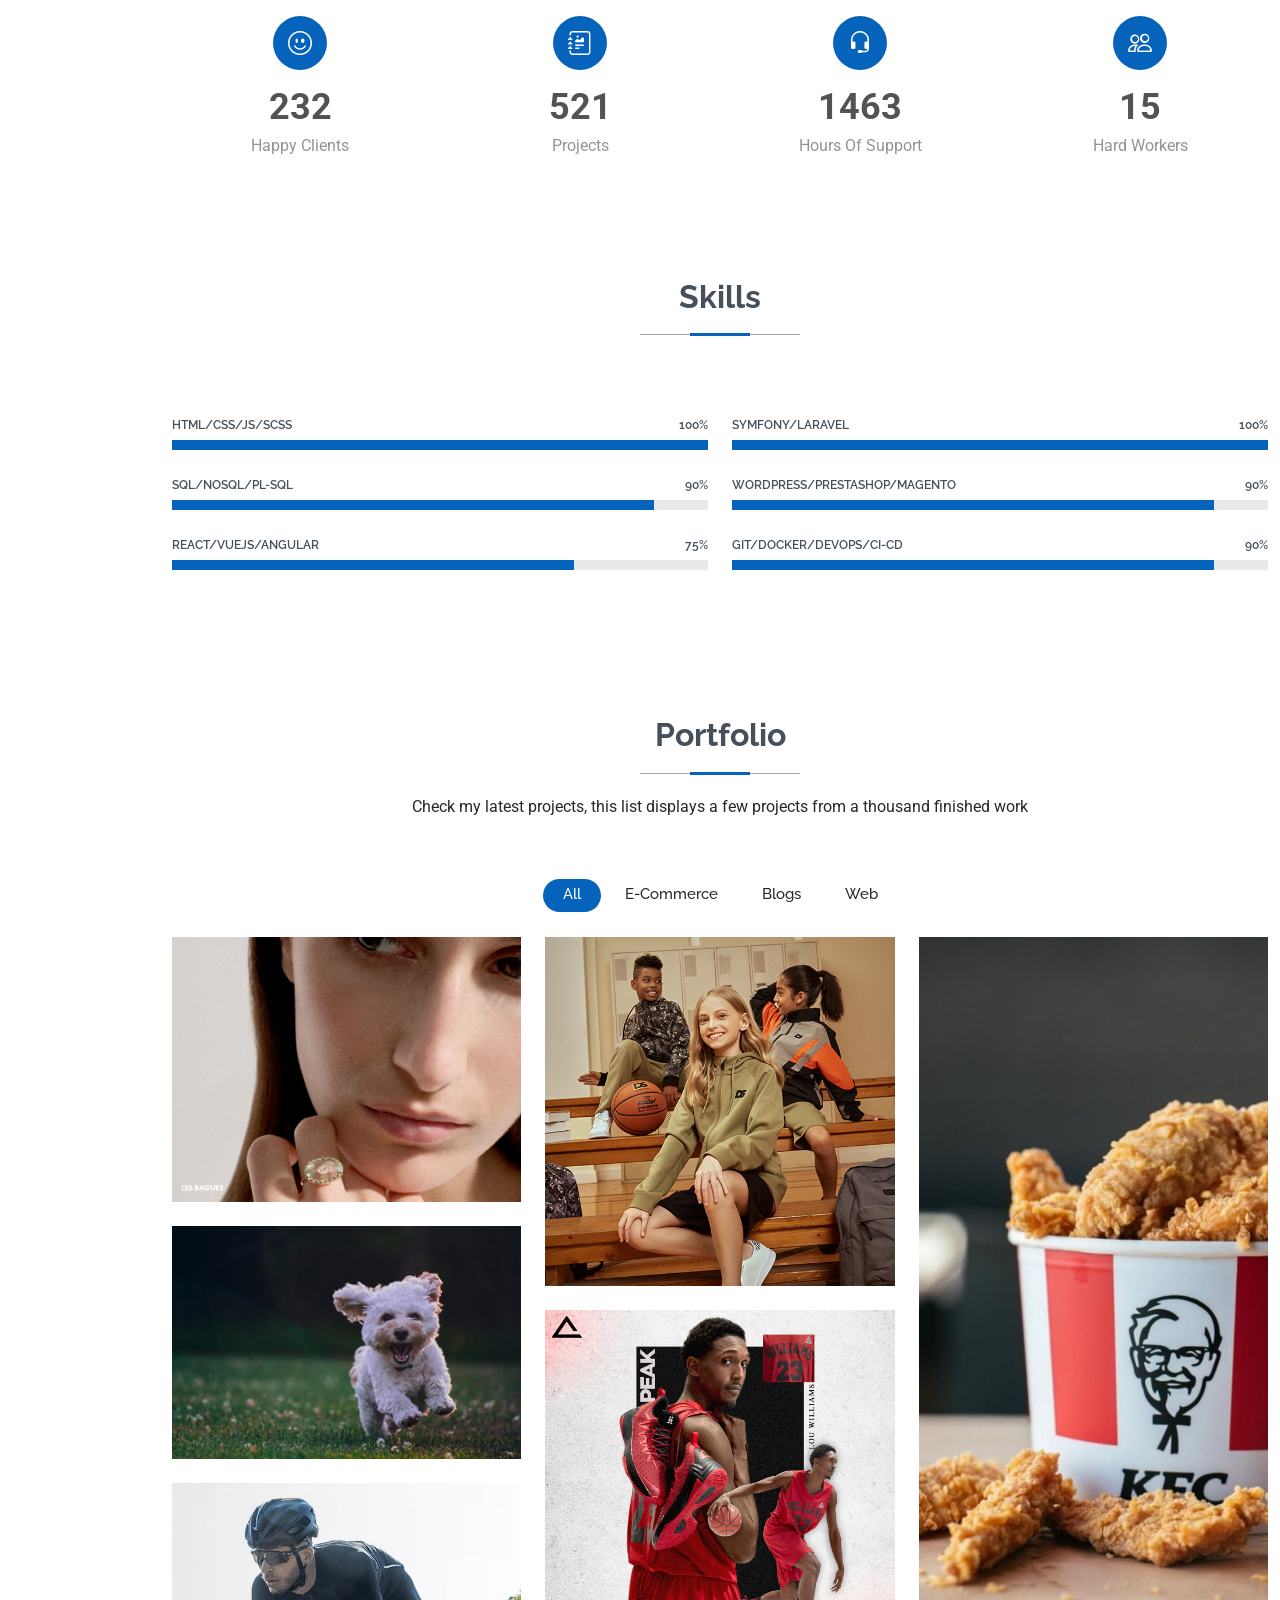
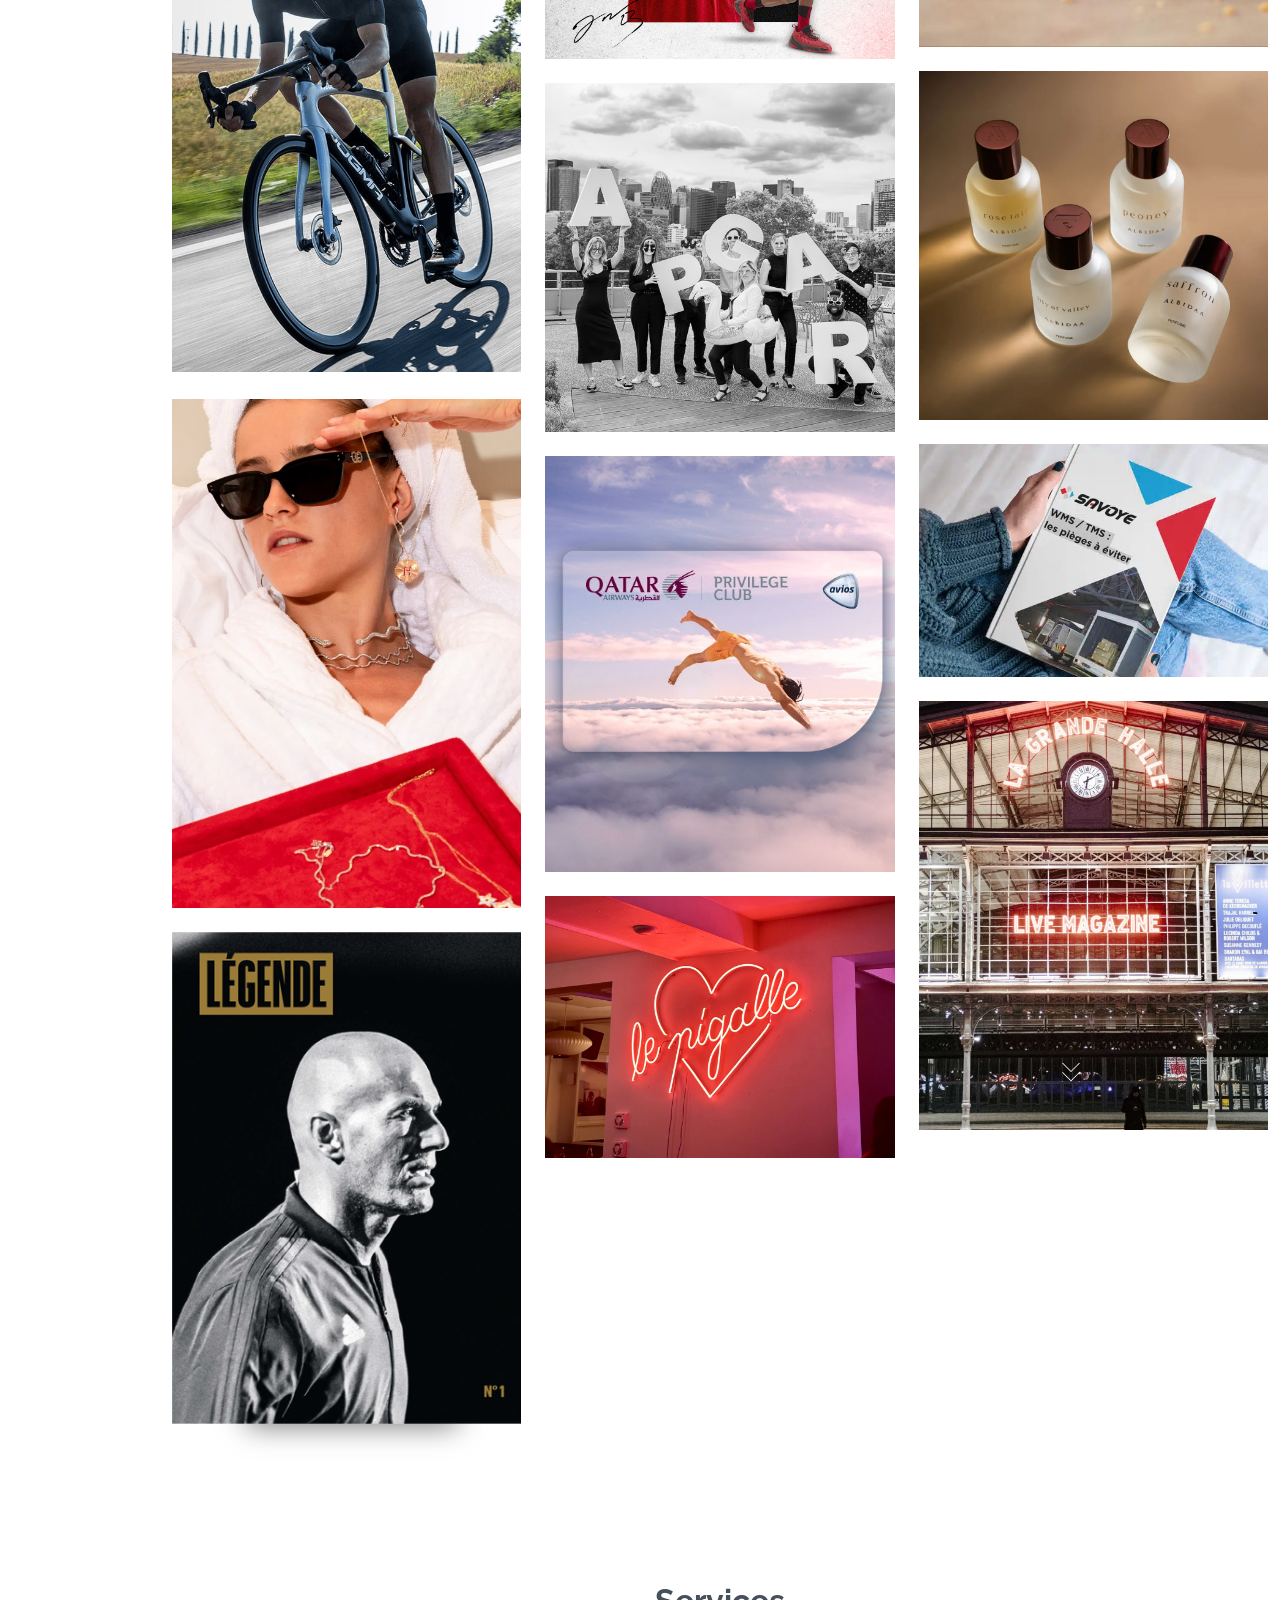
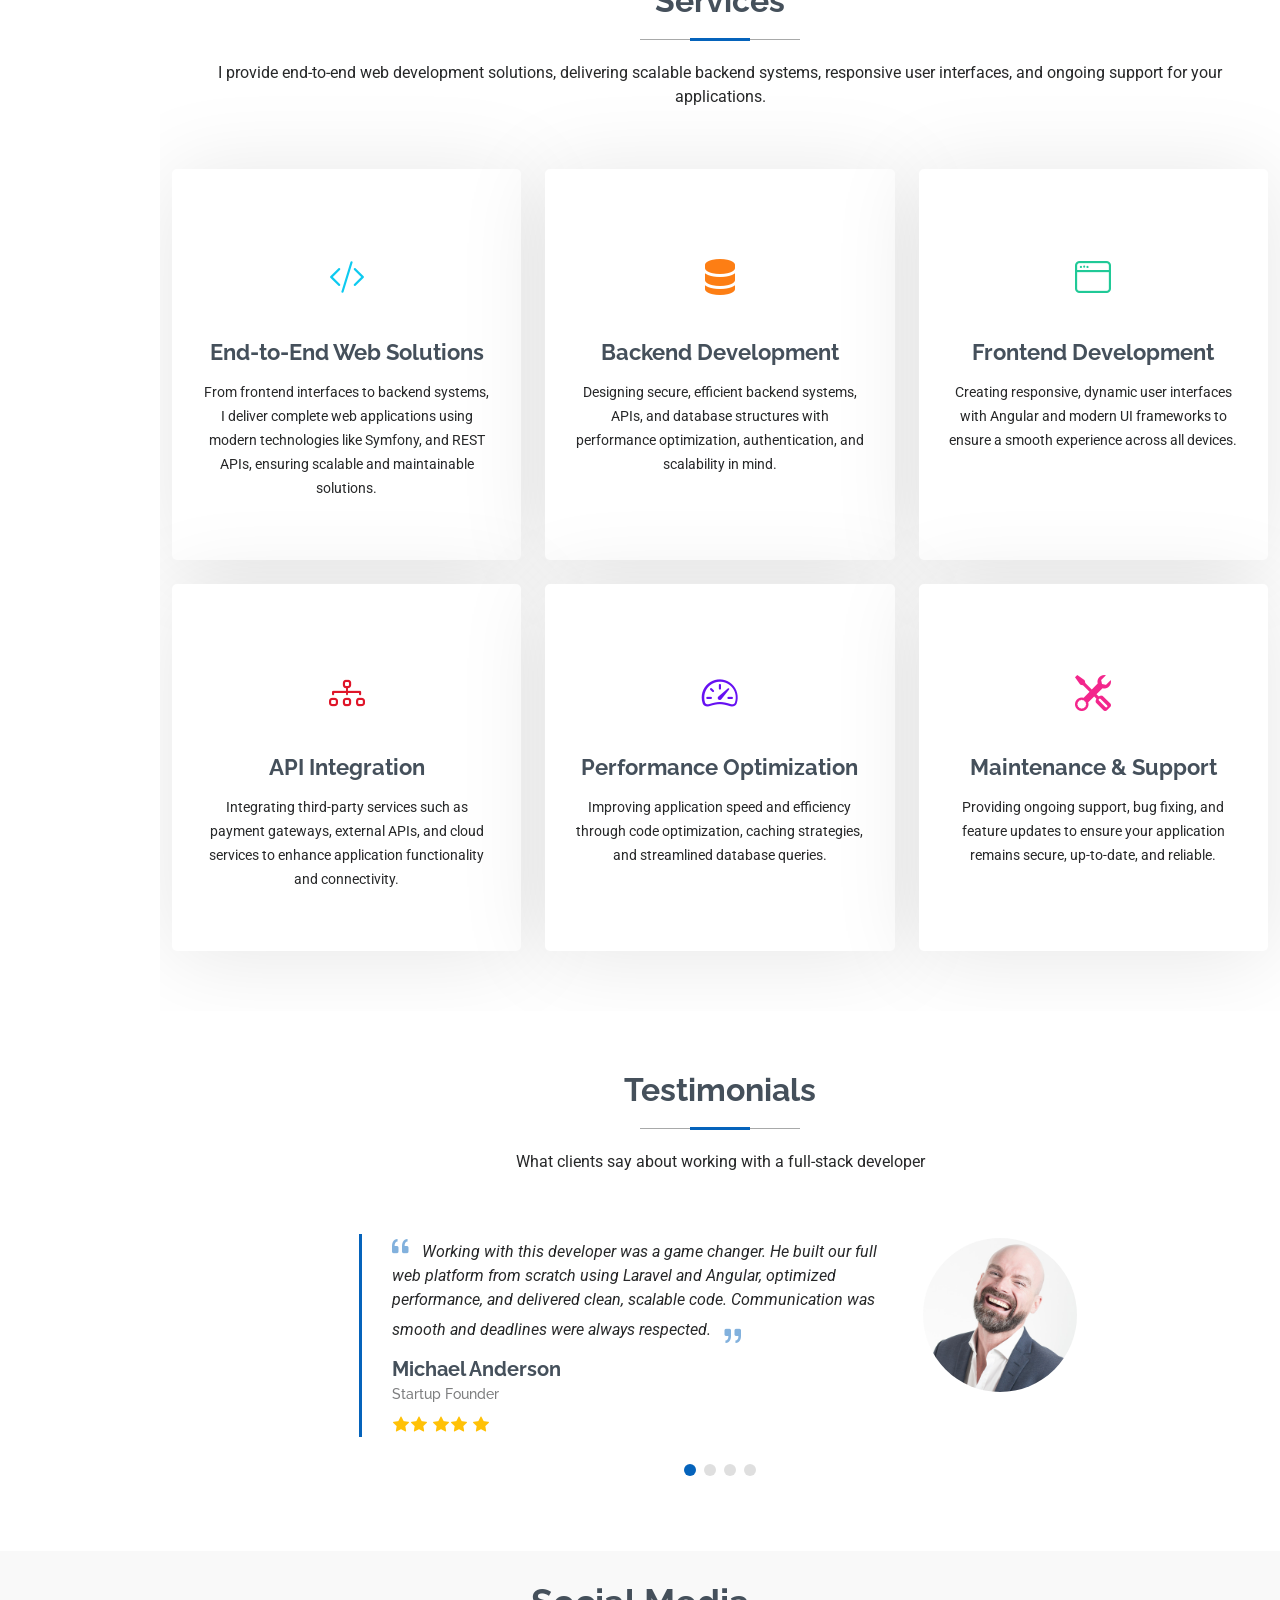
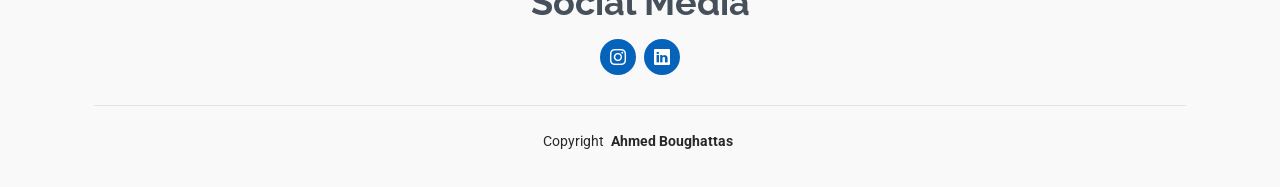
==== commit 411e5eaa: "js" ====
--- a/index.html
+++ b/index.html
@@ -511,12 +511,12 @@
     <section id="testimonials" class="testimonials section">
 
       <!-- Section Title -->
-      <div class="container section-title" data-aos="fade-up">
+      <div class="container section-title" >
         <h2>Testimonials</h2>
         <p>What clients say about working with a full-stack developer</p>
       </div>
     
-      <div class="container" data-aos="fade-up" data-aos-delay="100">
+      <div class="container"  >
     
         <div class="swiper init-swiper">
           <script type="application/json" class="swiper-config">
--- a/assets/css/main.css
+++ b/assets/css/main.css
@@ -605,6 +605,10 @@
   .hero p {
     font-size: 20px;
   }
+  .hero .certifications {
+    flex-wrap: wrap;
+    justify-content: center;
+  }
 }
 
 /*--------------------------------------------------------------
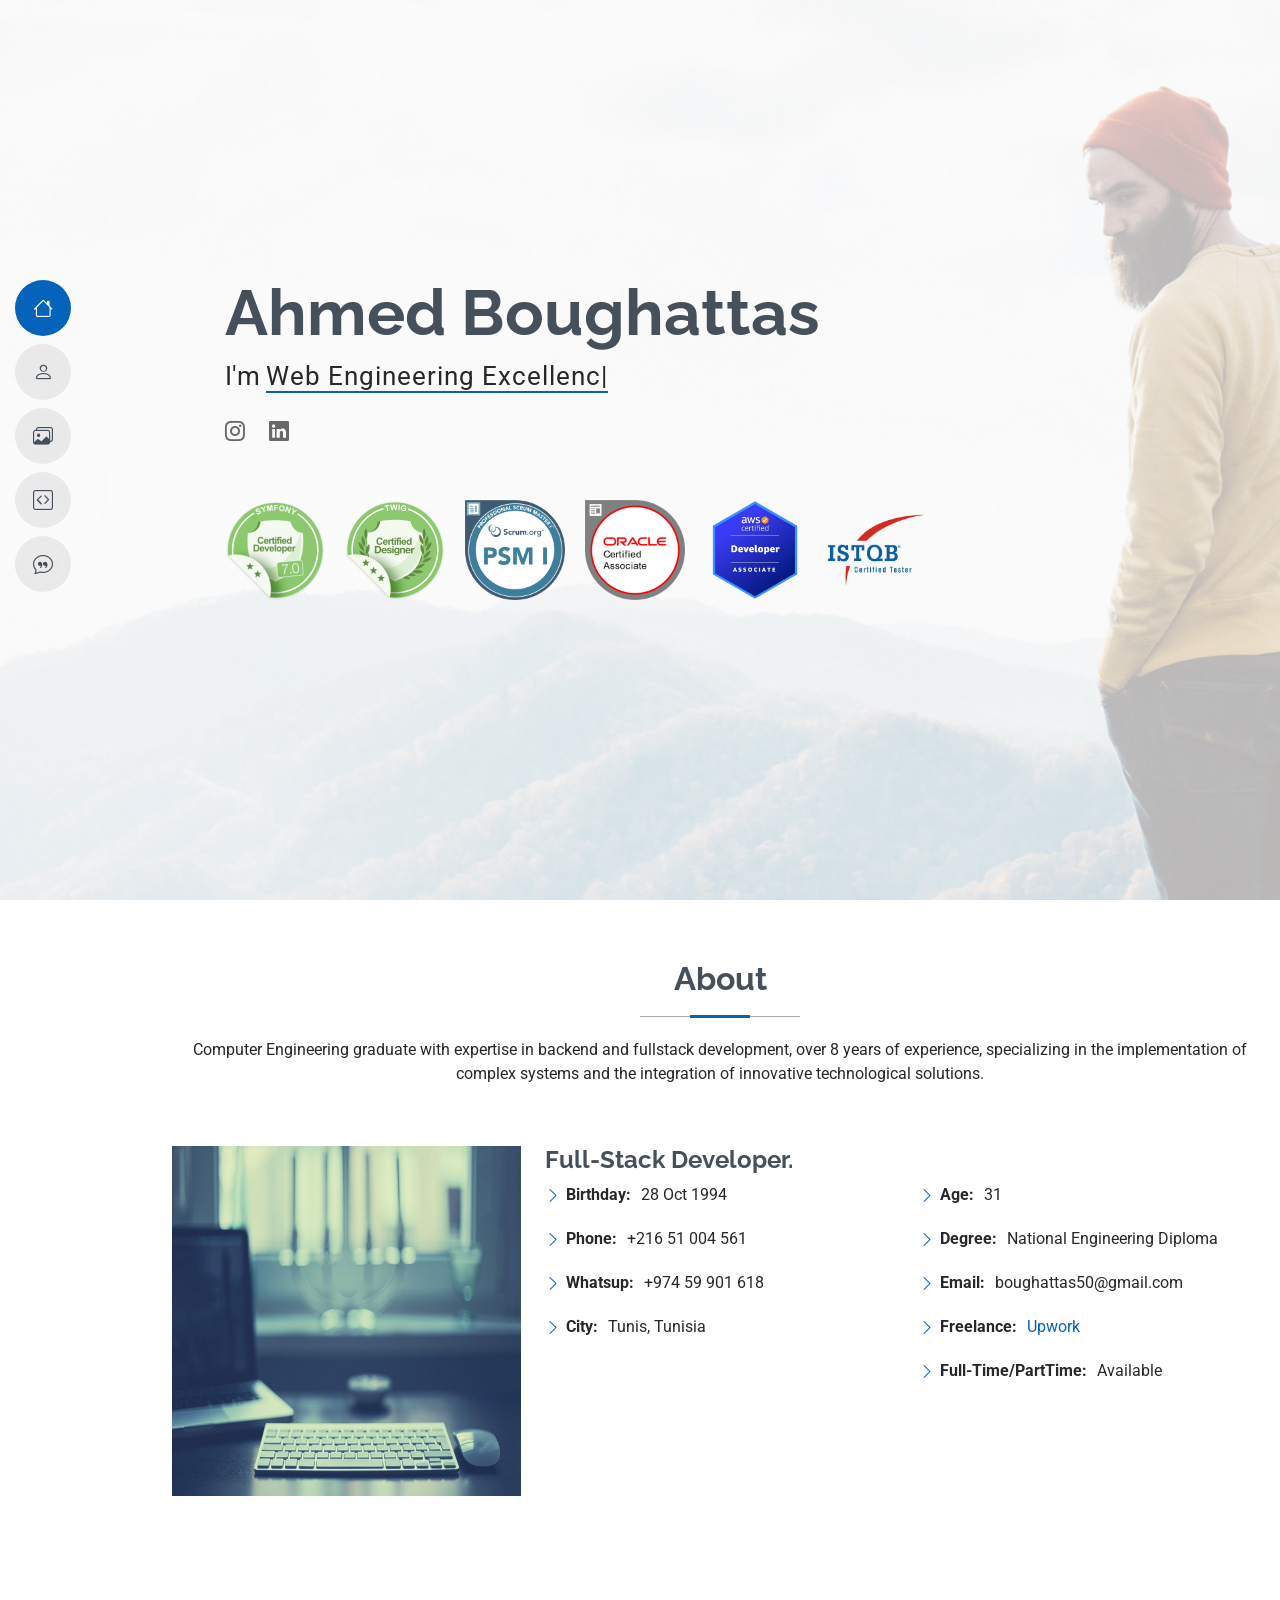
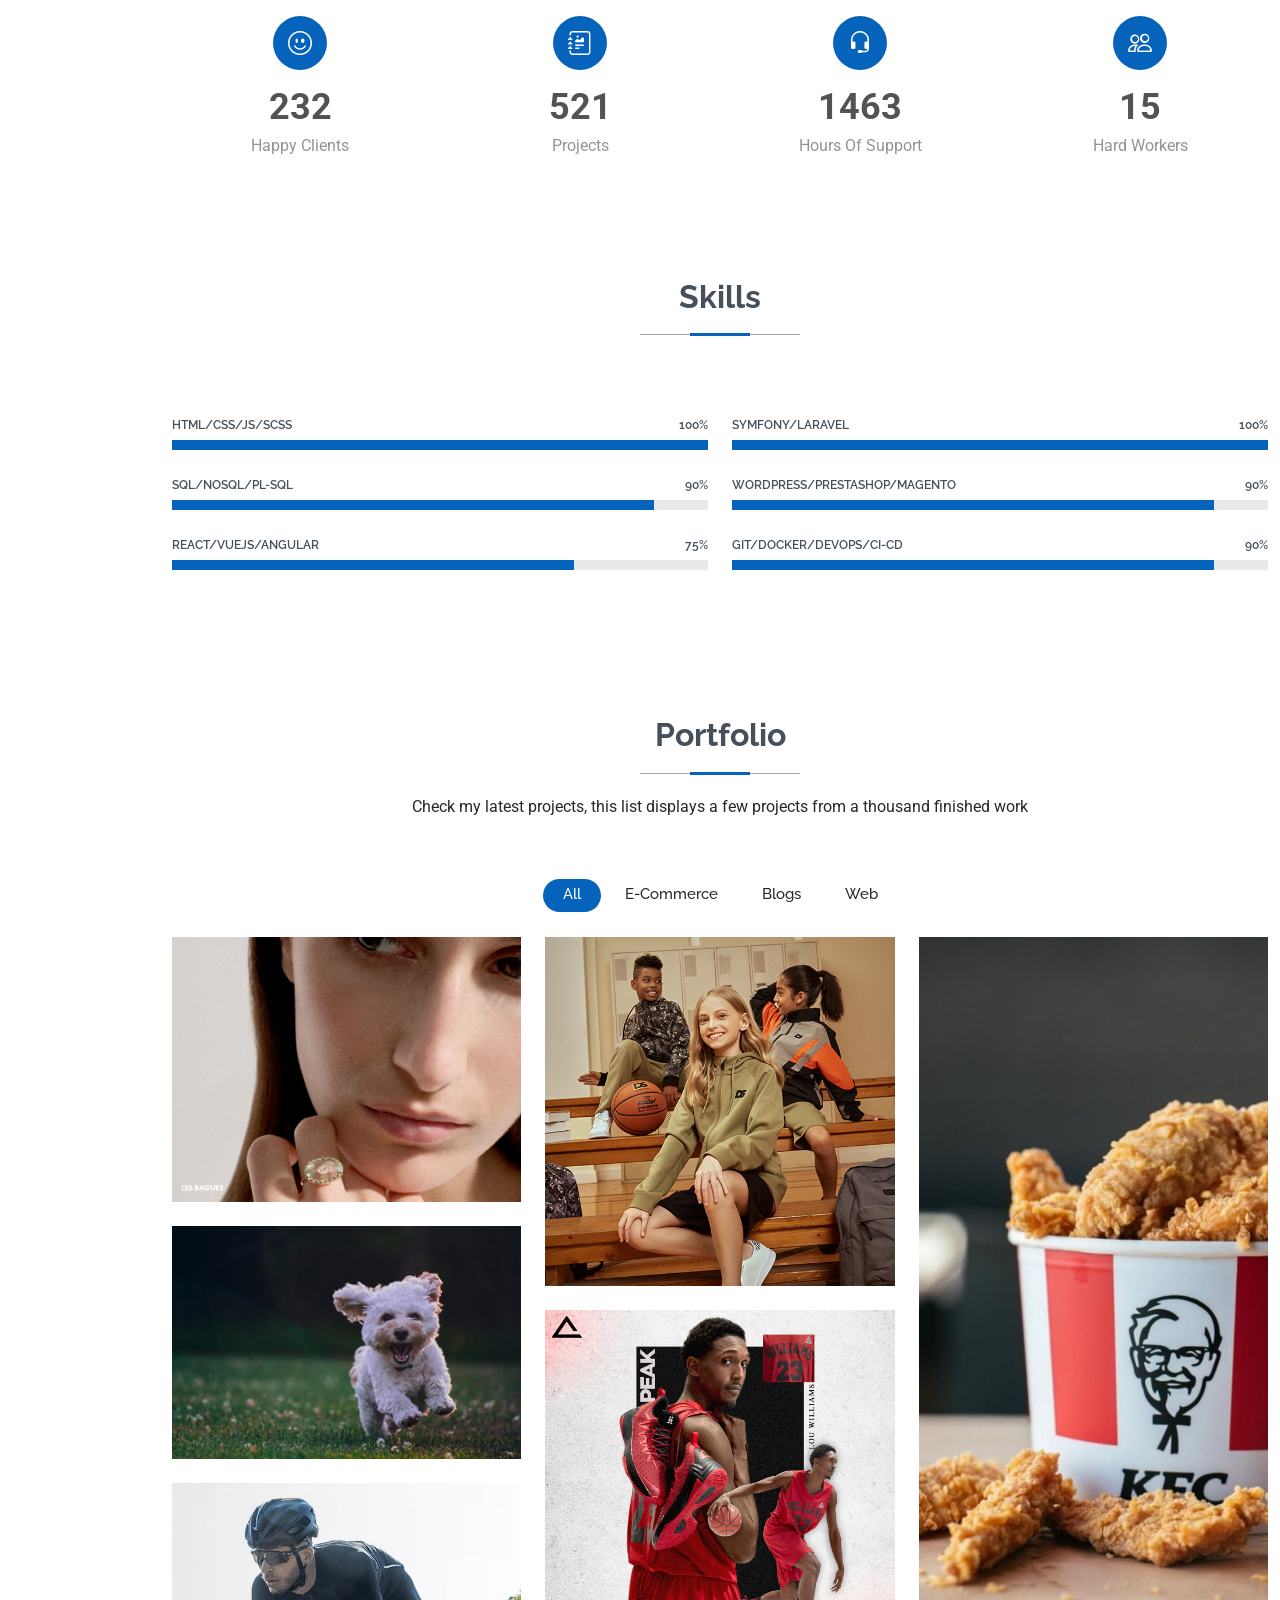
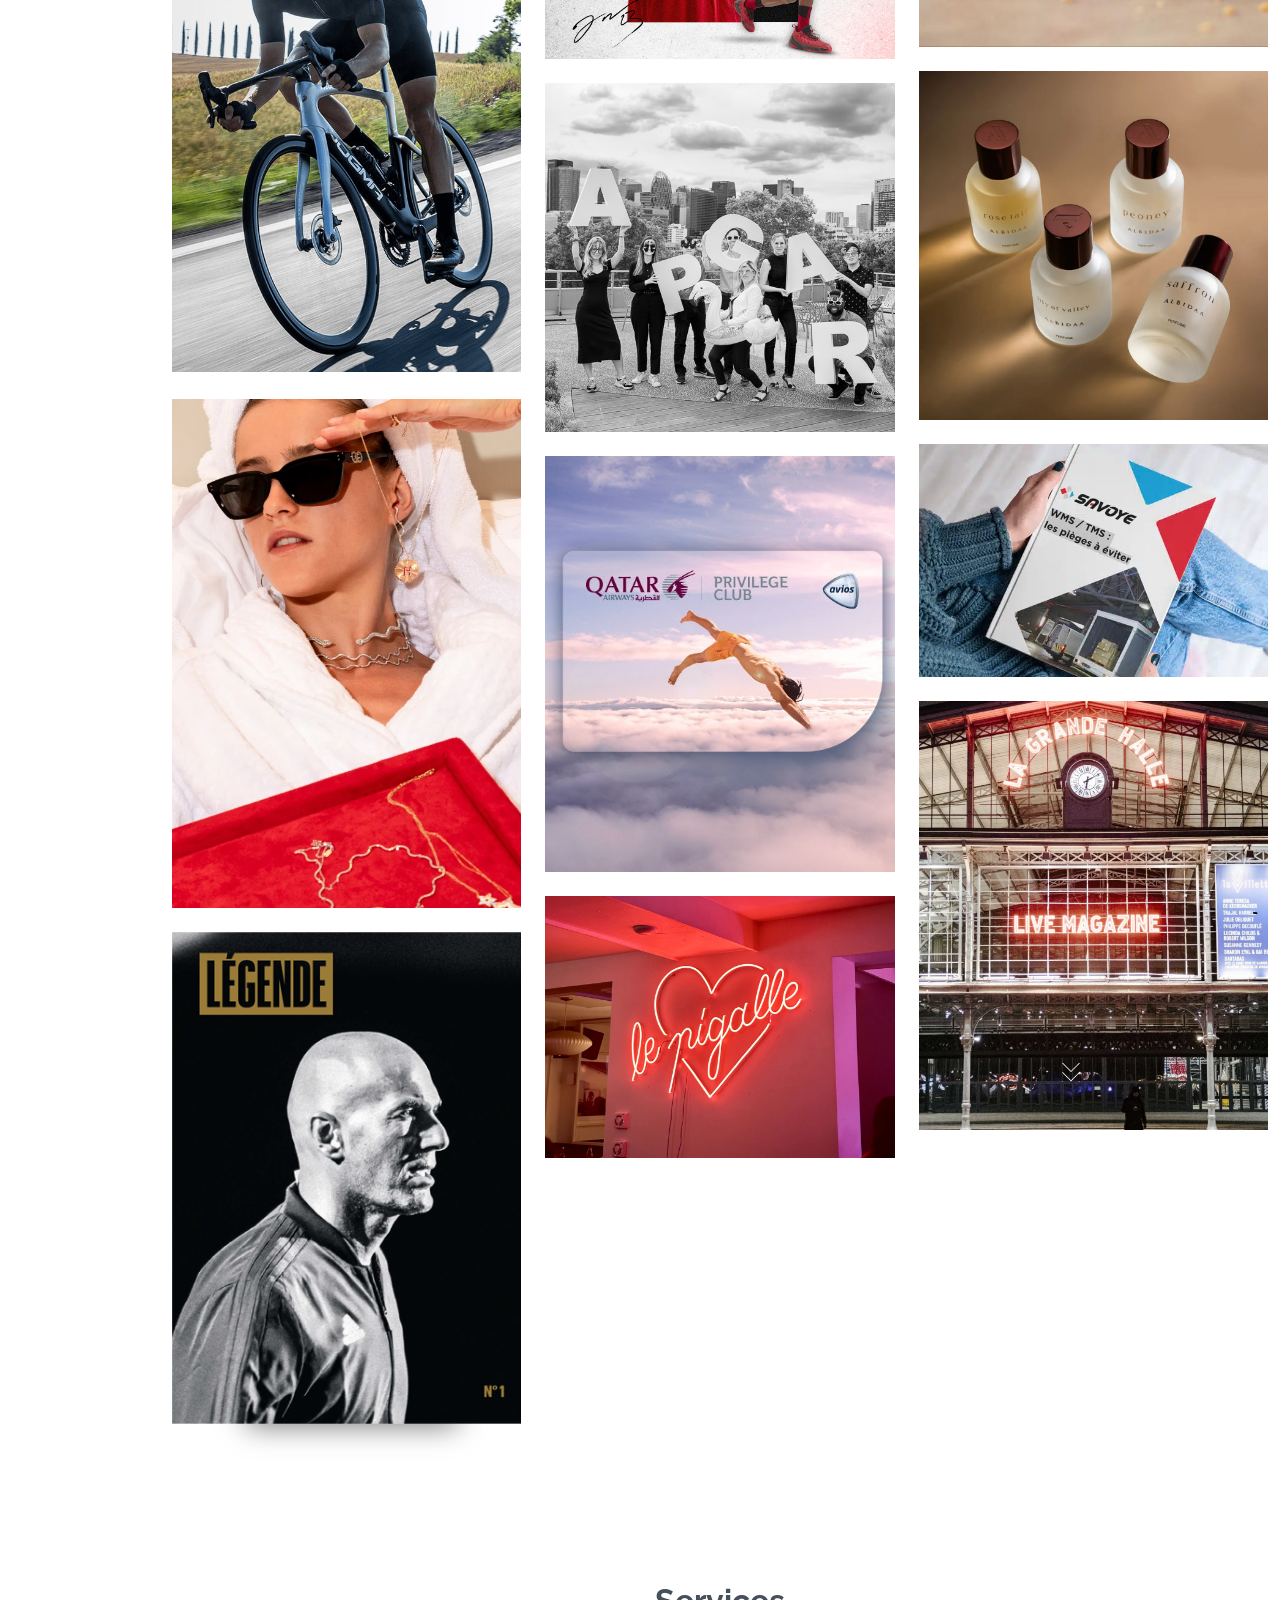
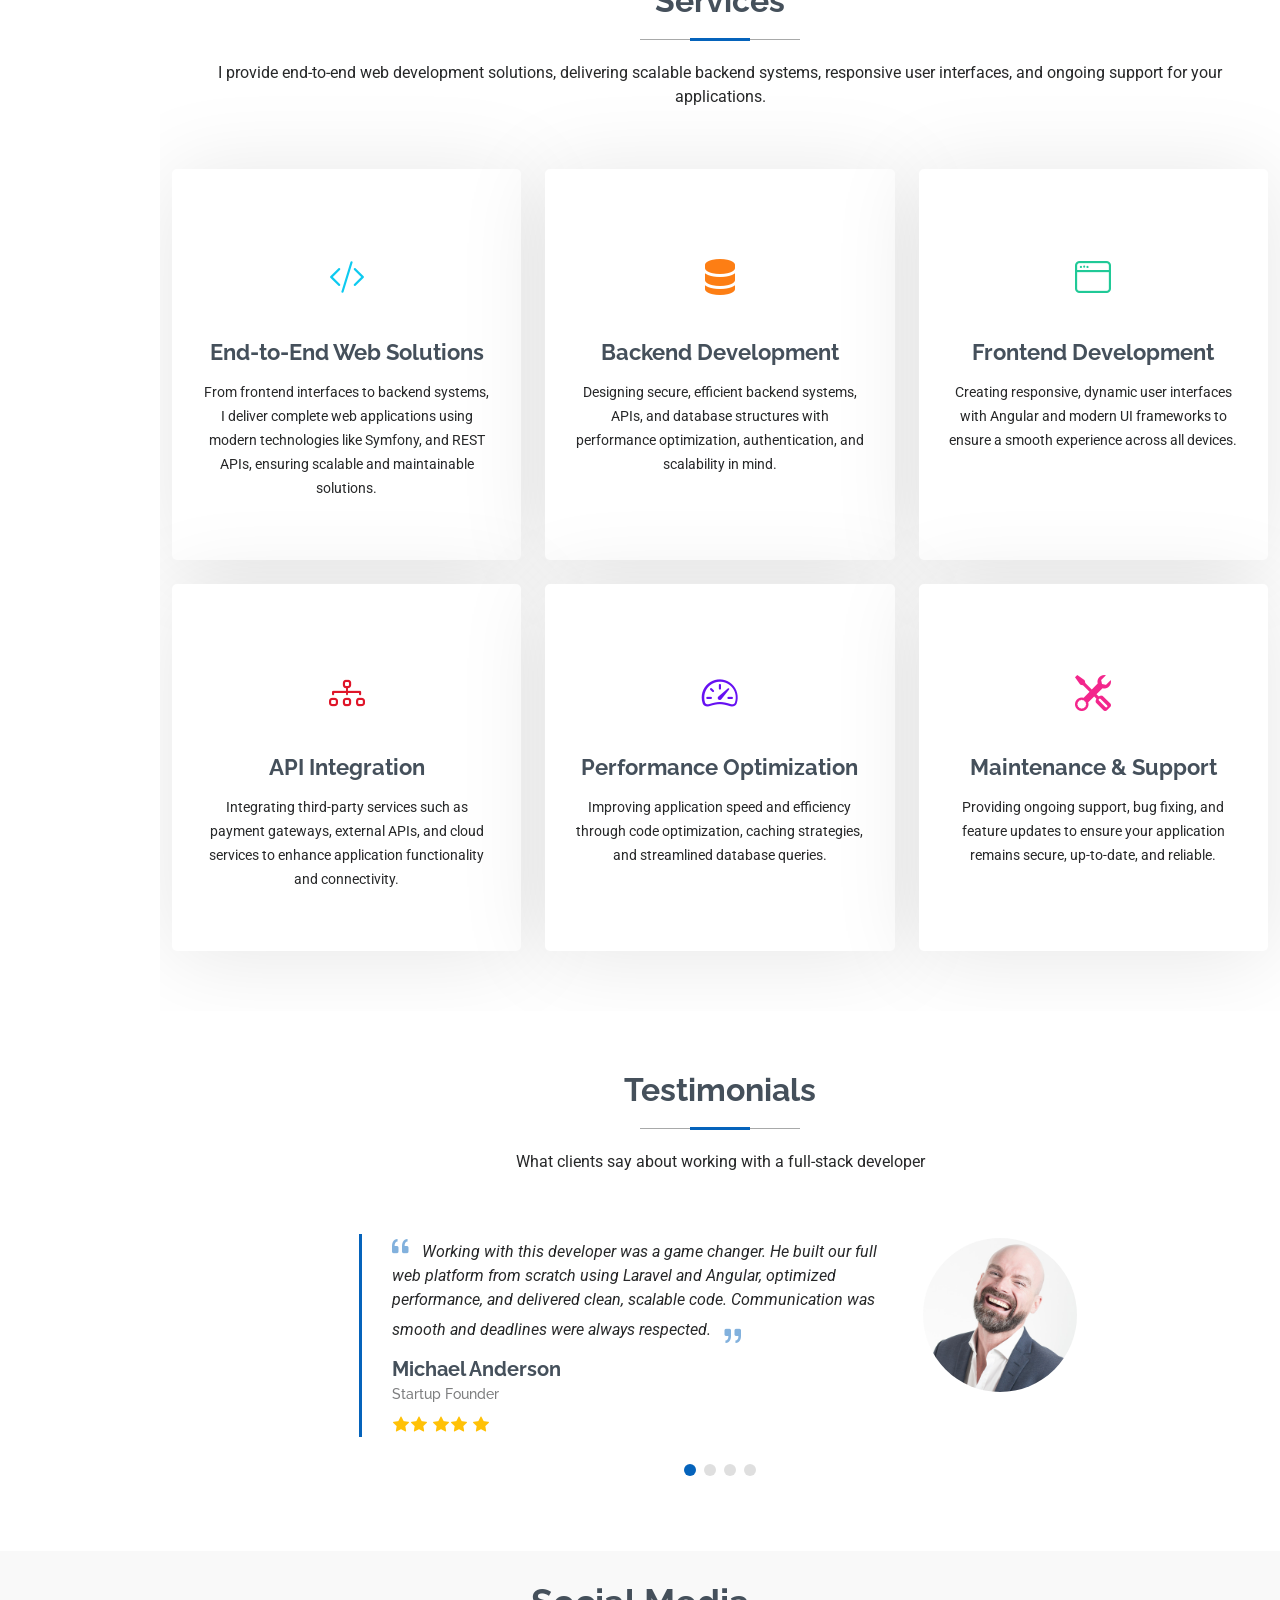
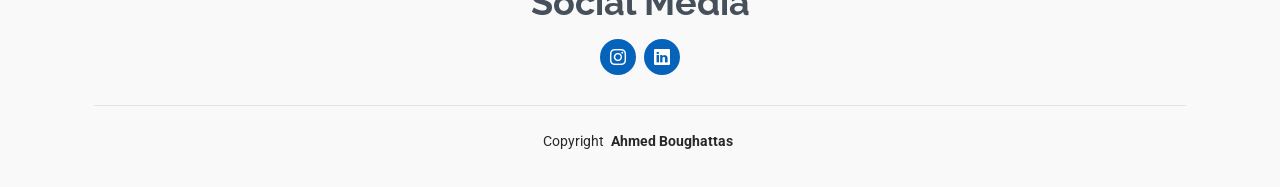
==== commit bfb1de93: "js-2" ====
--- a/index.html
+++ b/index.html
@@ -428,7 +428,7 @@
 <section id="services" class="services section">
 
   <!-- Section Title -->
-  <div class="container section-title" data-aos="fade-up">
+  <div class="container section-title" >
     <h2>Services</h2>
     <p>I provide end-to-end web development solutions, delivering scalable backend systems, responsive user interfaces, and ongoing support for your applications.</p>
   </div>
@@ -437,7 +437,7 @@
     <div class="row gy-4">
 
       <!-- Service 1 -->
-      <div class="col-lg-4 col-md-6" data-aos="fade-up" data-aos-delay="100">
+      <div class="col-lg-4 col-md-6" >
         <div class="service-item item-cyan position-relative">
           <div class="icon">
             <i class="bi bi-code-slash"></i>
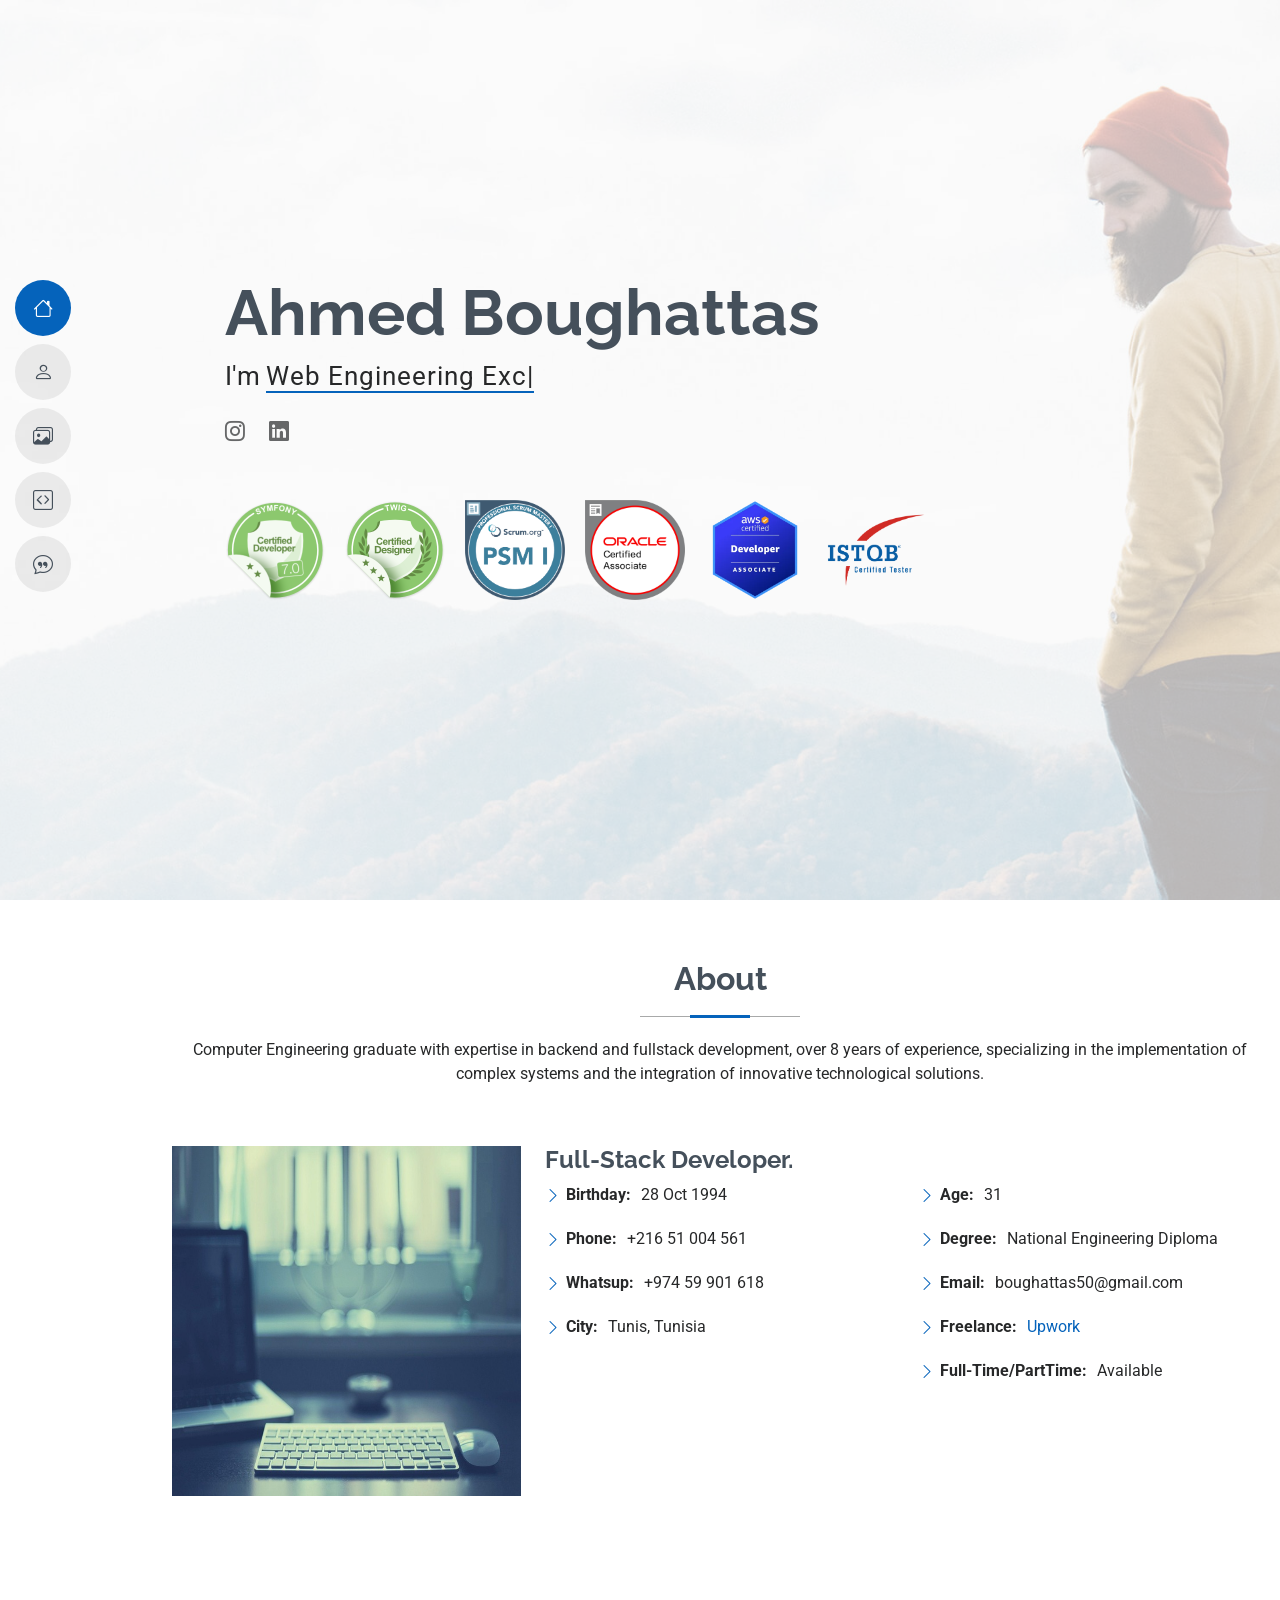
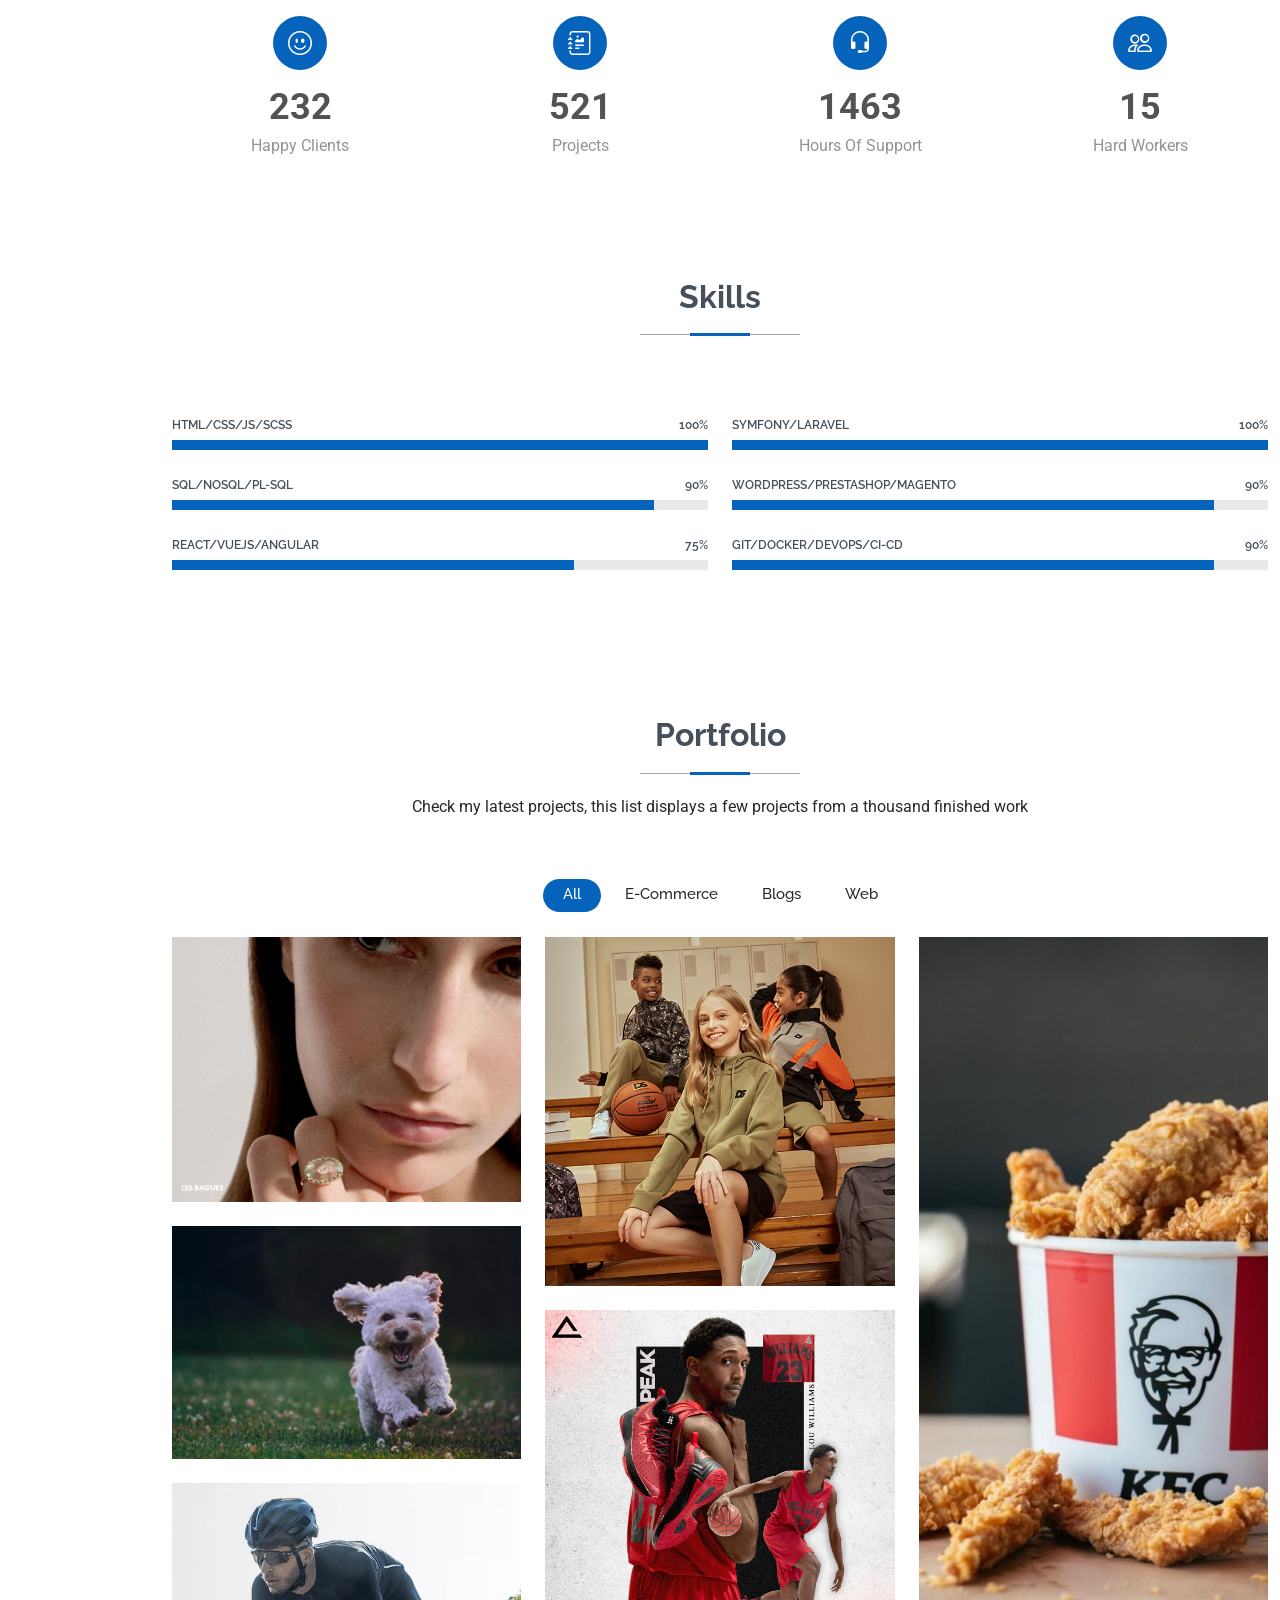
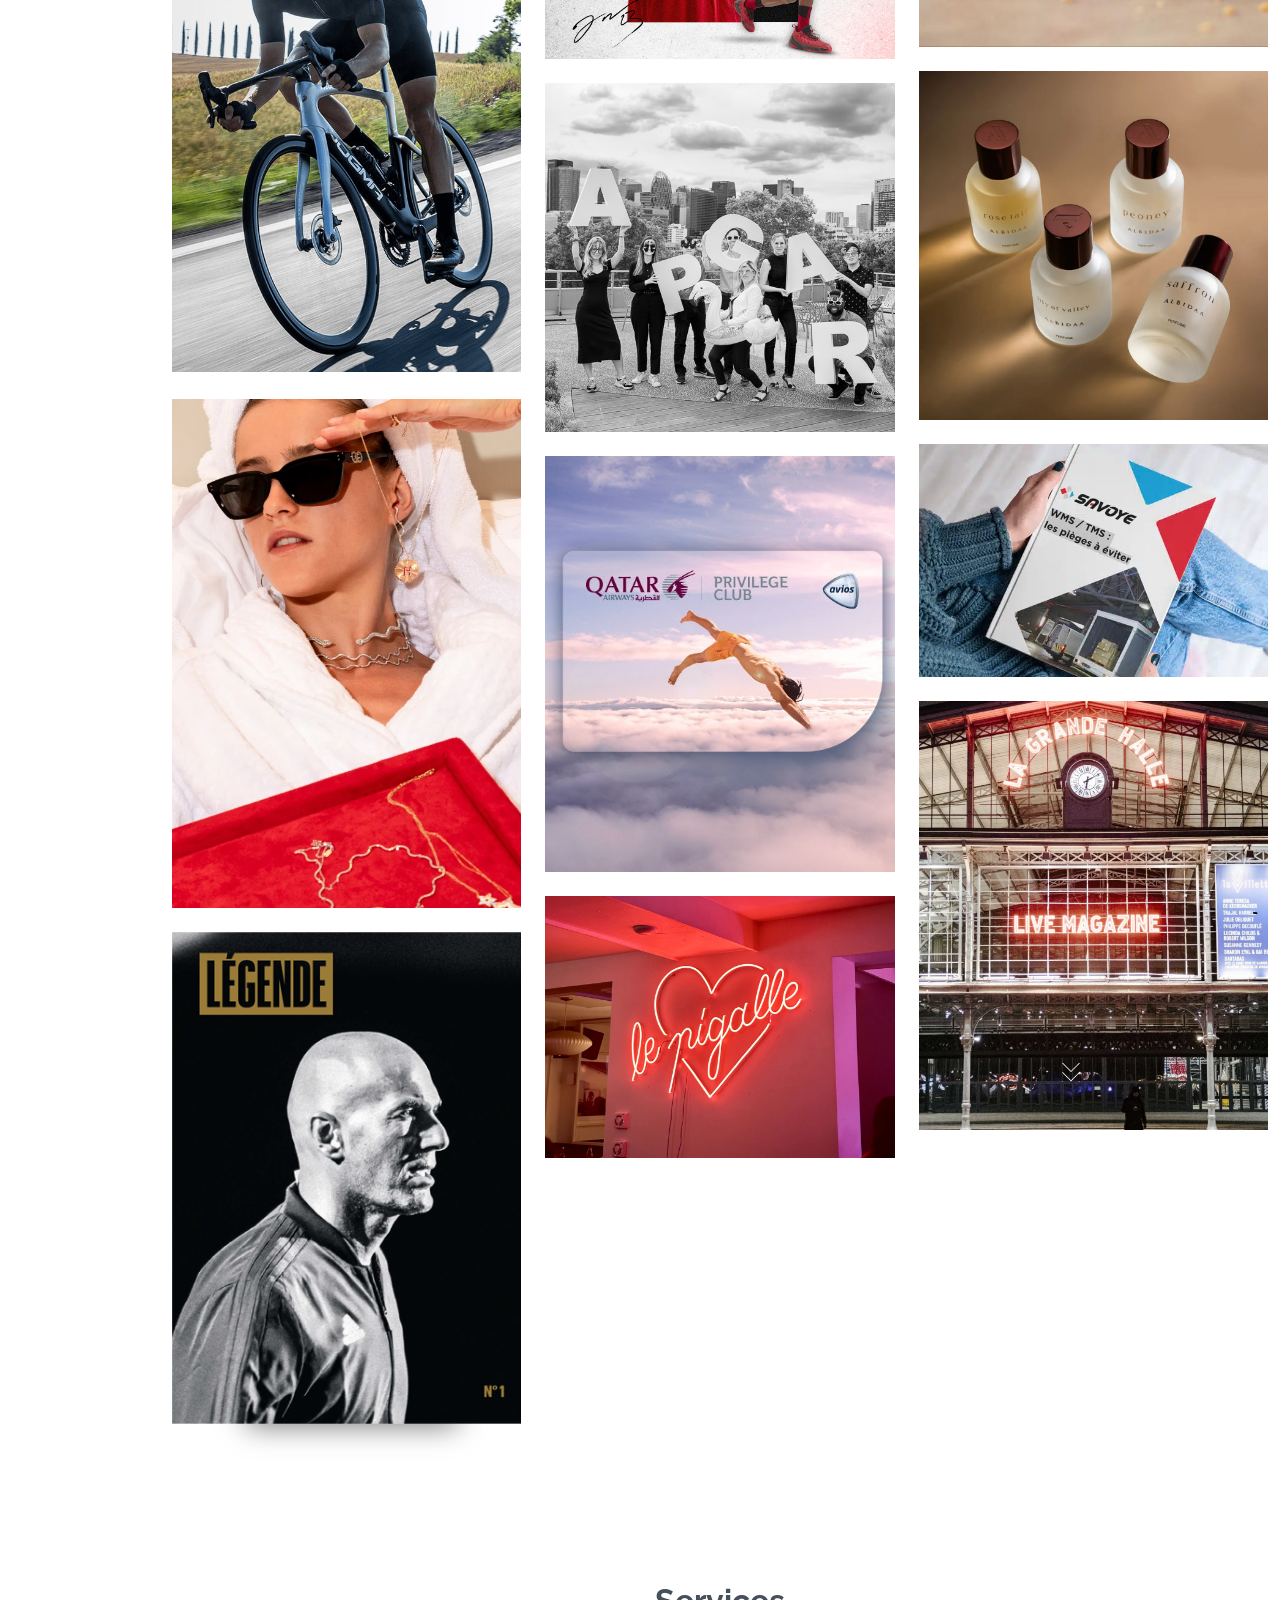
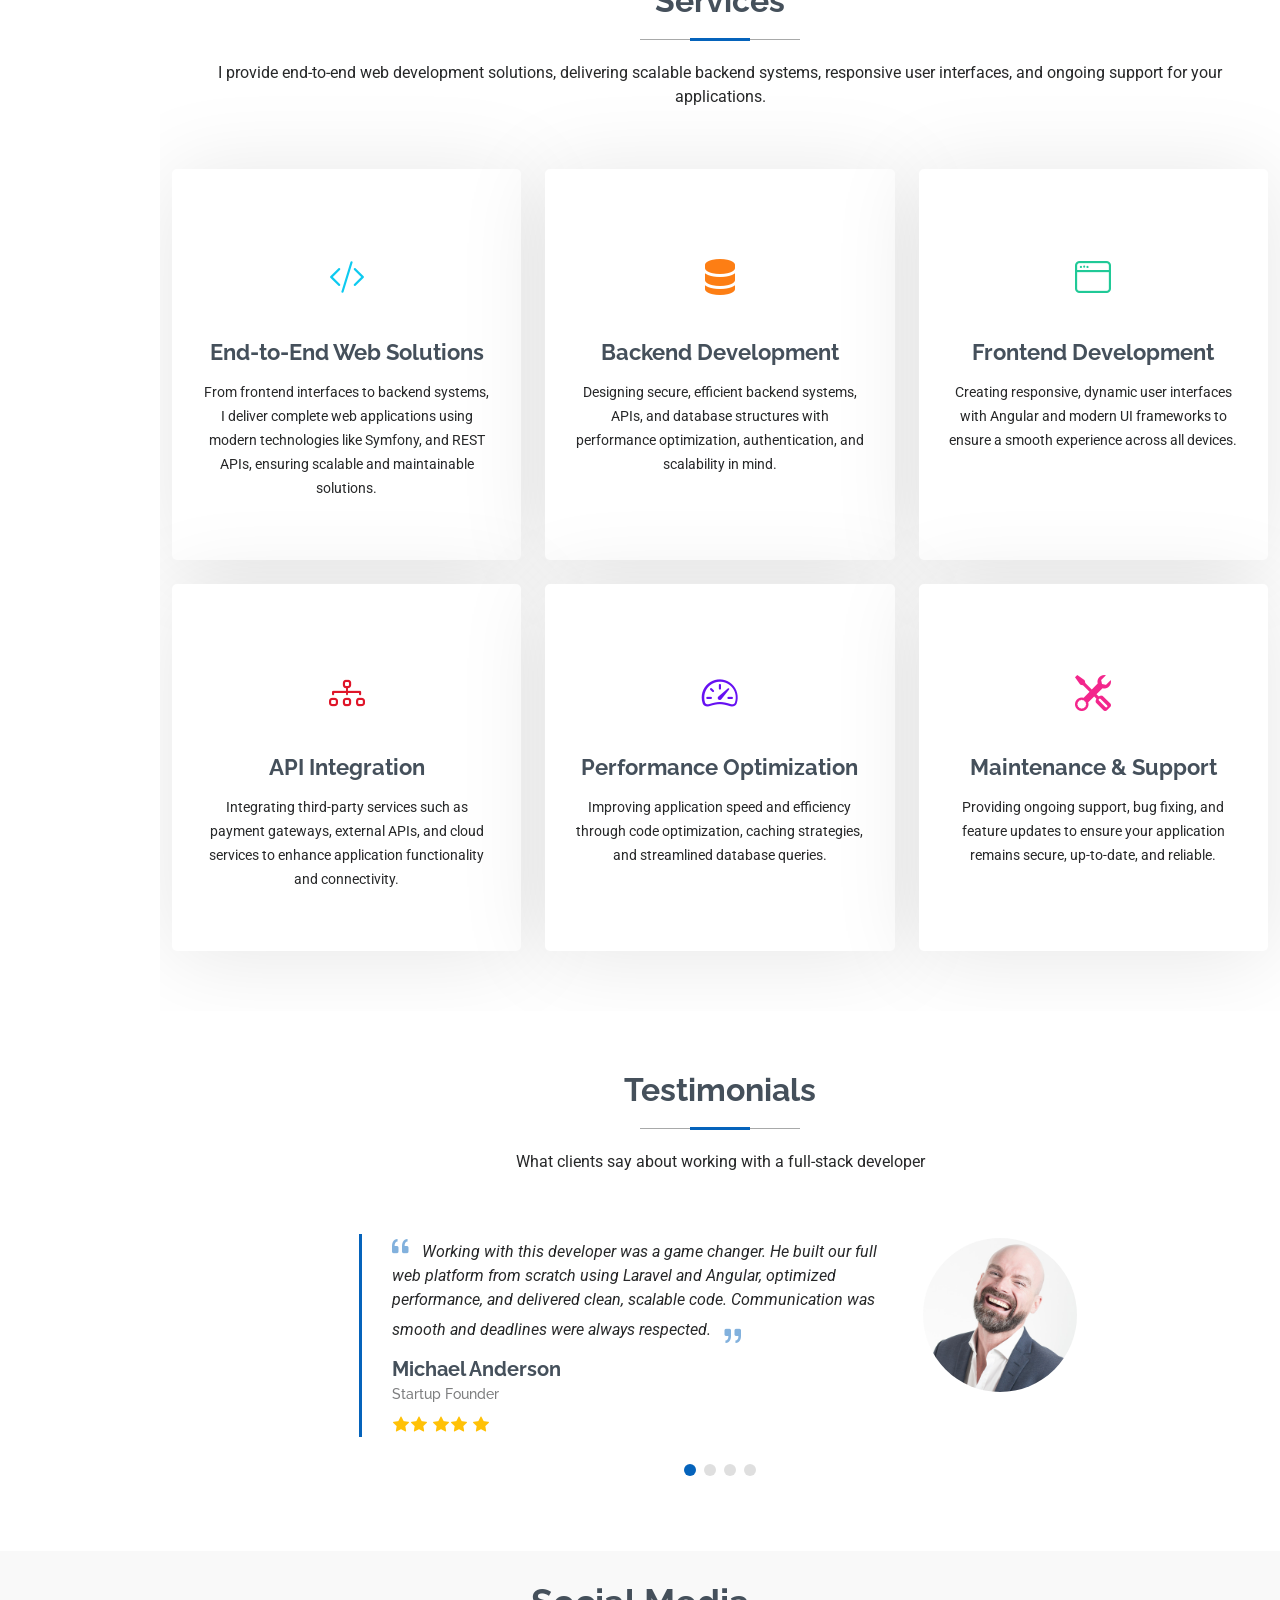
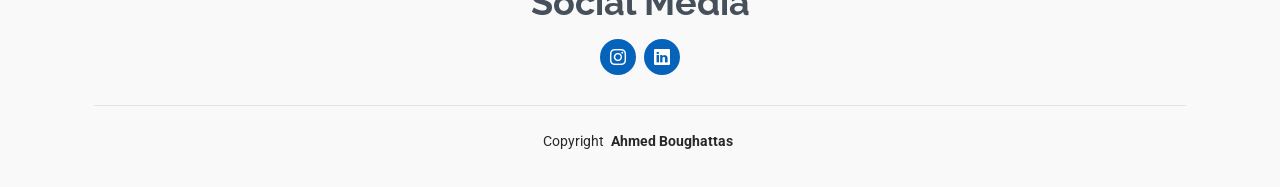
==== commit 89a1fec2: "fix issue" ====
--- a/index.html
+++ b/index.html
@@ -448,7 +448,7 @@
       </div>
 
       <!-- Service 2 -->
-      <div class="col-lg-4 col-md-6" data-aos="fade-up" data-aos-delay="200">
+      <div class="col-lg-4 col-md-6" >
         <div class="service-item item-orange position-relative">
           <div class="icon">
             <i class="bi bi-server"></i>
@@ -459,7 +459,7 @@
       </div>
 
       <!-- Service 3 -->
-      <div class="col-lg-4 col-md-6" data-aos="fade-up" data-aos-delay="300">
+      <div class="col-lg-4 col-md-6" >
         <div class="service-item item-teal position-relative">
           <div class="icon">
             <i class="bi bi-window"></i>
@@ -470,7 +470,7 @@
       </div>
 
       <!-- Service 4 -->
-      <div class="col-lg-4 col-md-6" data-aos="fade-up" data-aos-delay="400">
+      <div class="col-lg-4 col-md-6" >
         <div class="service-item item-red position-relative">
           <div class="icon">
             <i class="bi bi-diagram-3"></i>
@@ -481,7 +481,7 @@
       </div>
 
       <!-- Service 5 -->
-      <div class="col-lg-4 col-md-6" data-aos="fade-up" data-aos-delay="500">
+      <div class="col-lg-4 col-md-6" >
         <div class="service-item item-indigo position-relative">
           <div class="icon">
             <i class="bi bi-speedometer2"></i>
@@ -492,7 +492,7 @@
       </div>
 
       <!-- Service 6 -->
-      <div class="col-lg-4 col-md-6" data-aos="fade-up" data-aos-delay="600">
+      <div class="col-lg-4 col-md-6" >
         <div class="service-item item-pink position-relative">
           <div class="icon">
             <i class="bi bi-tools"></i>
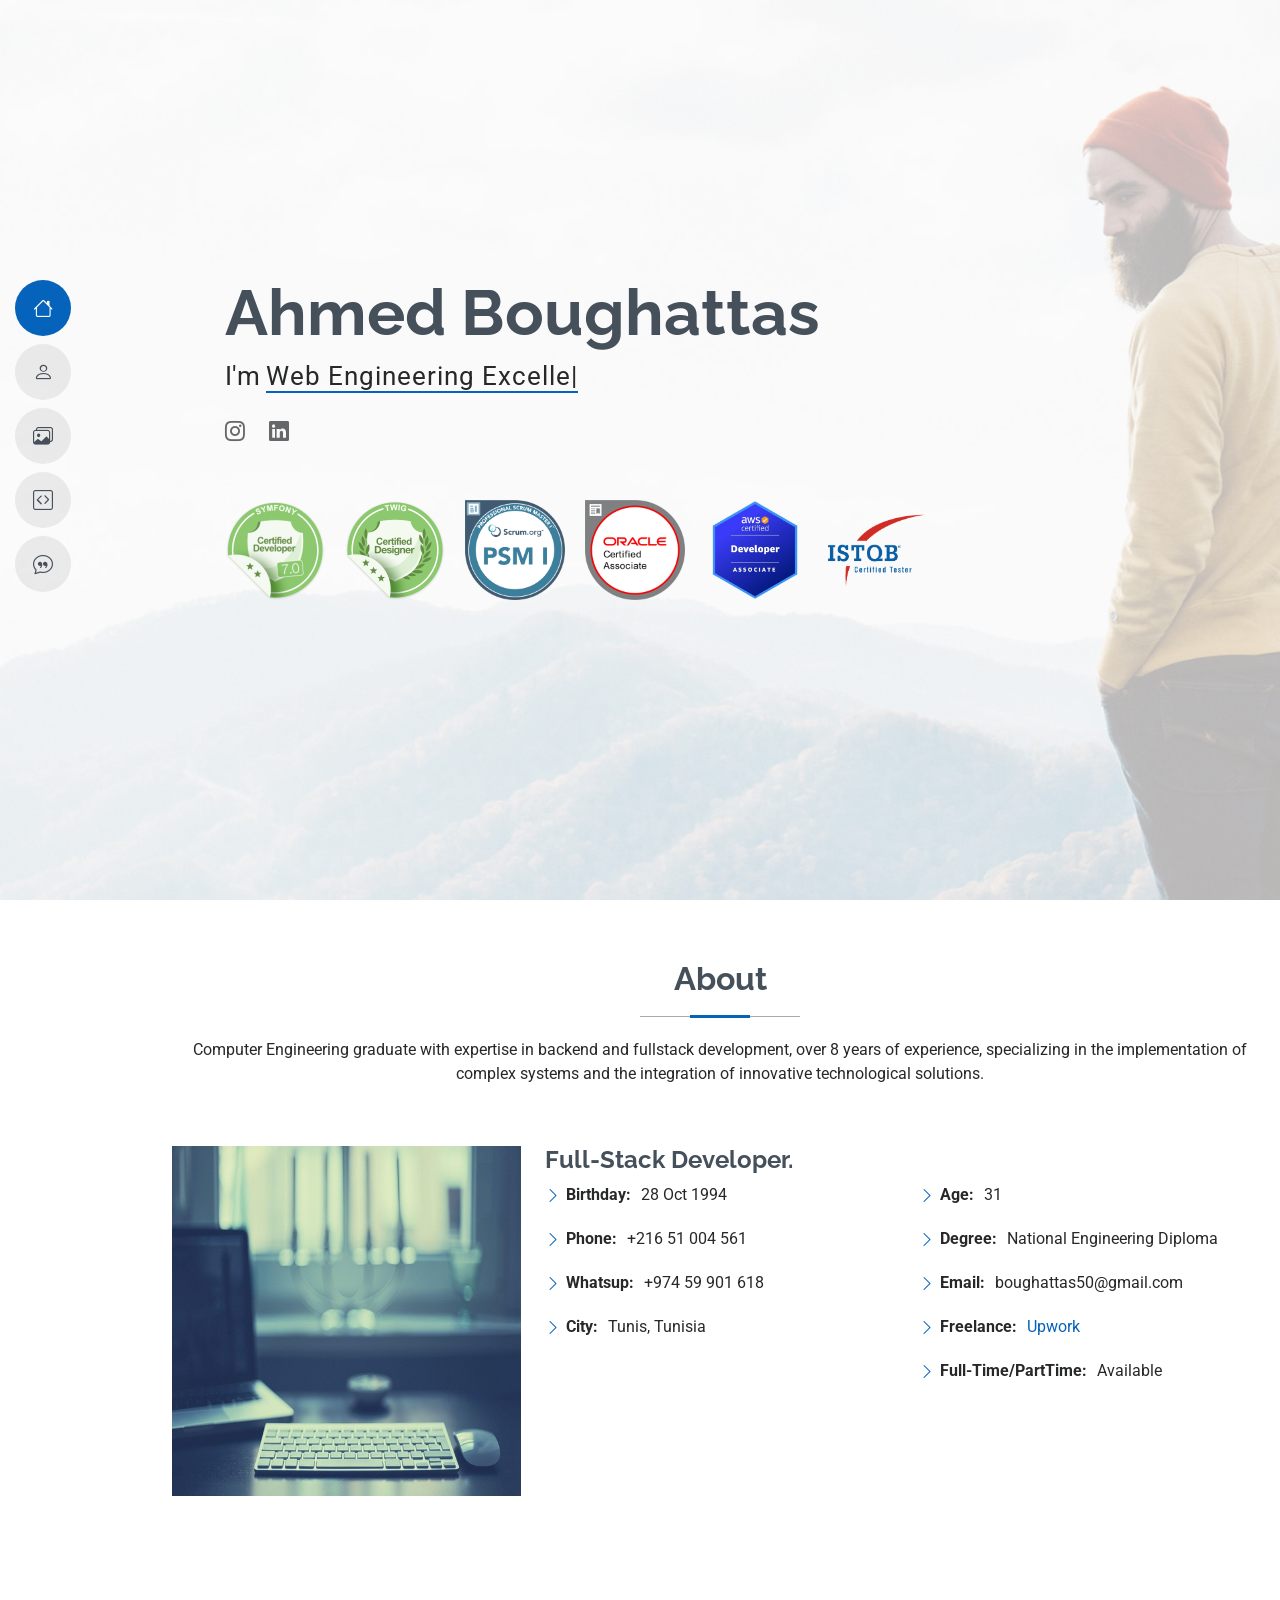
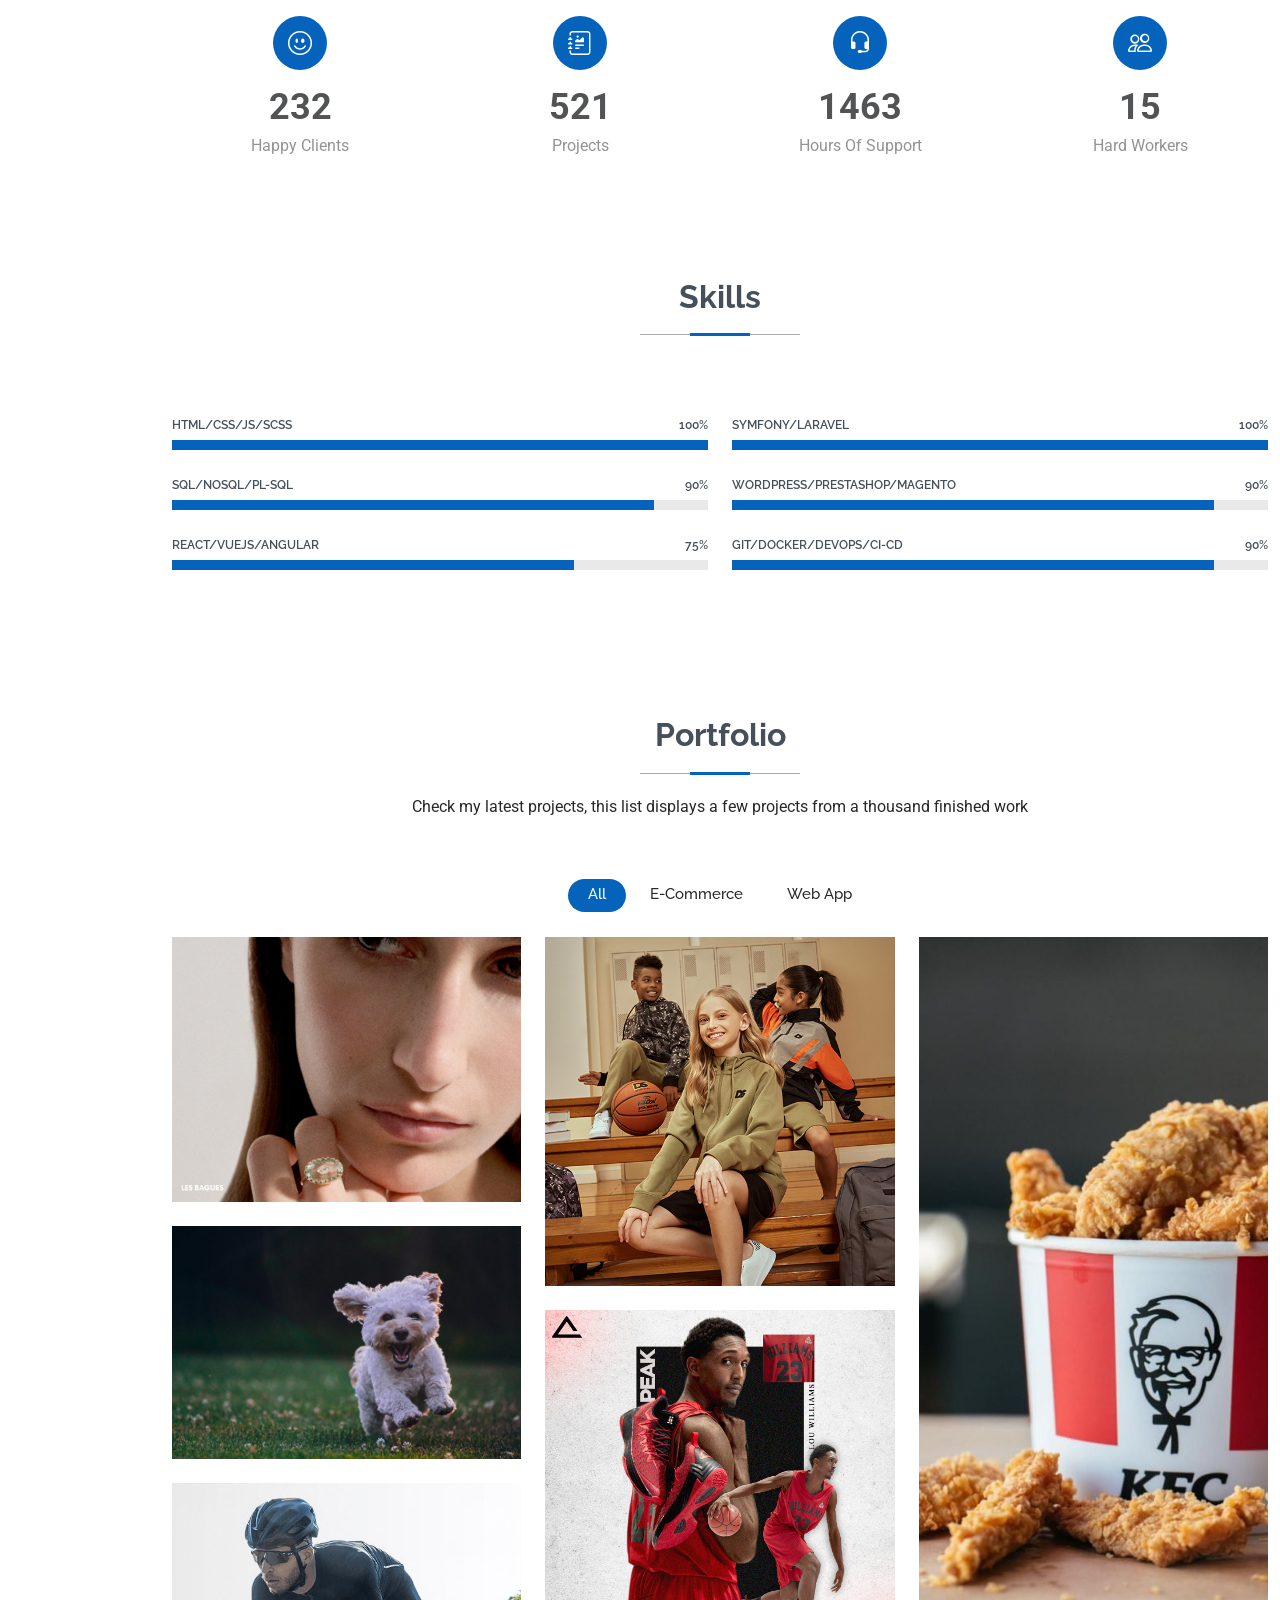
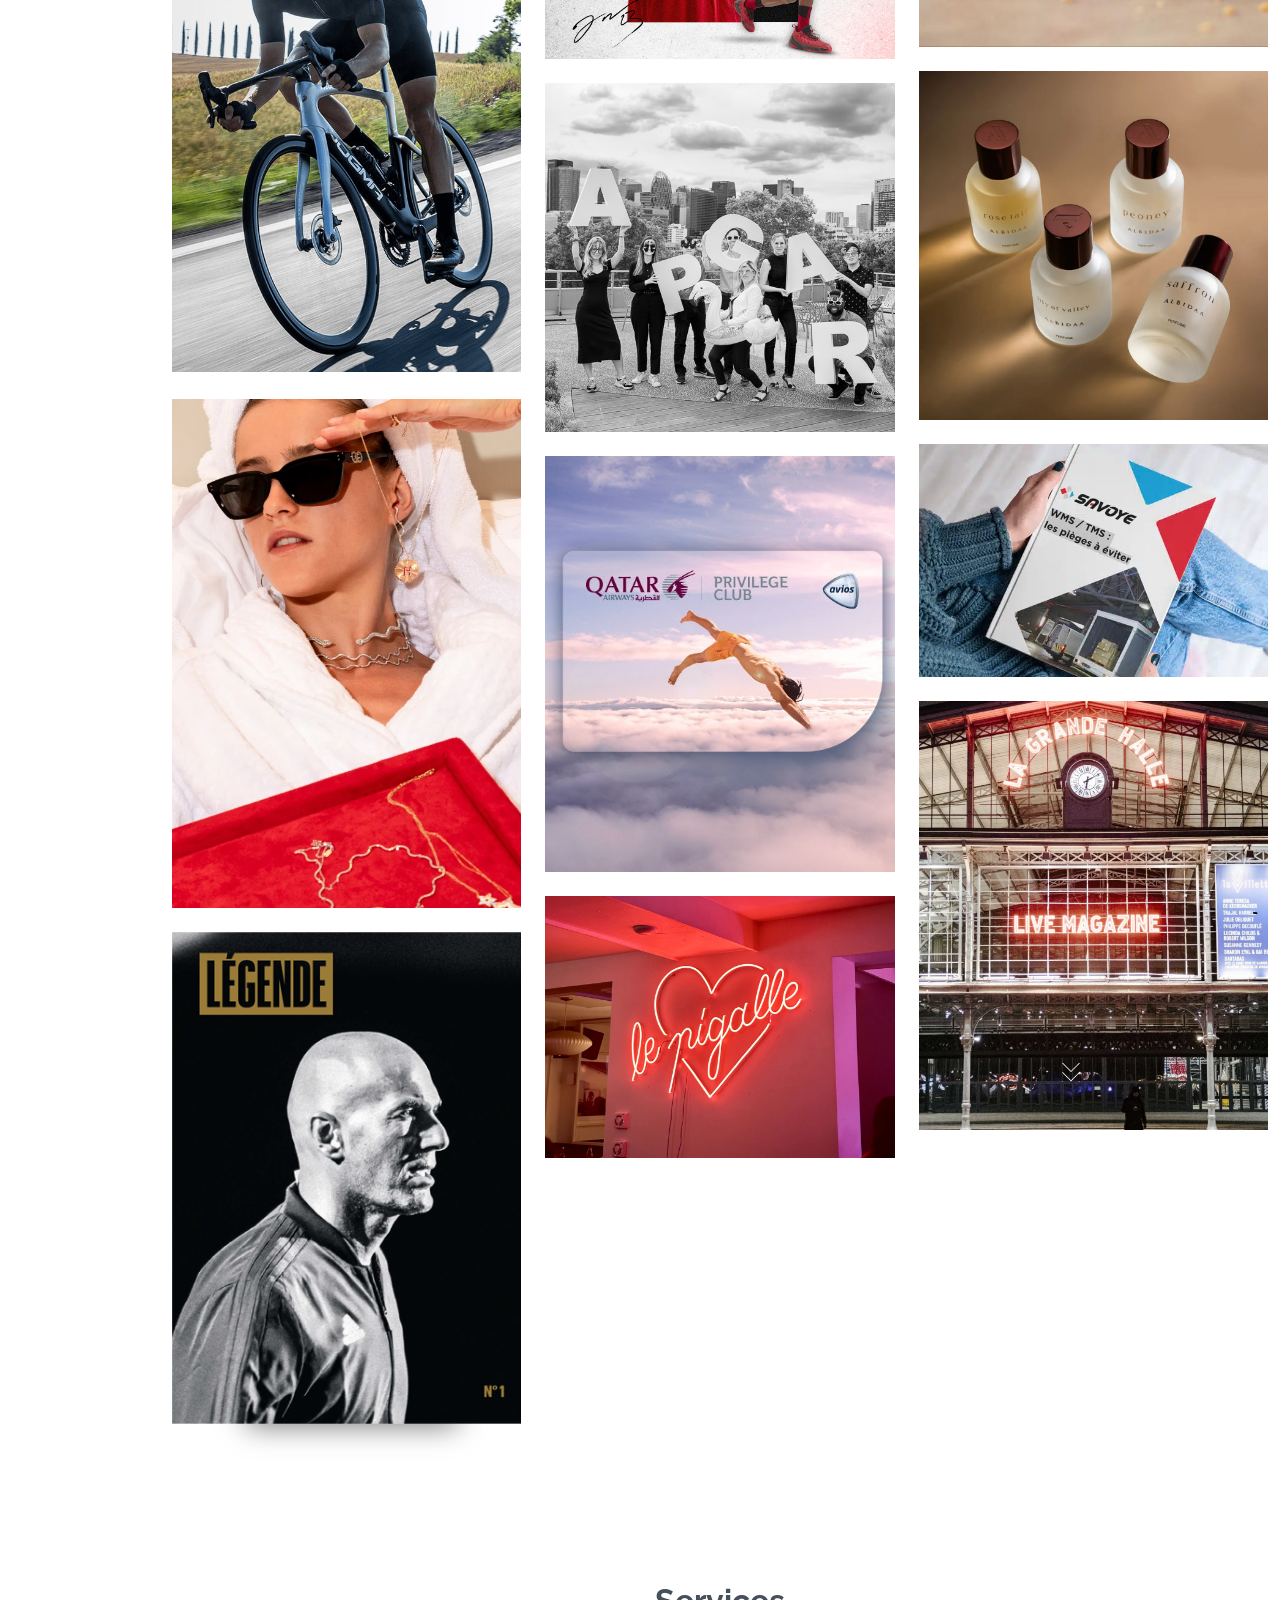
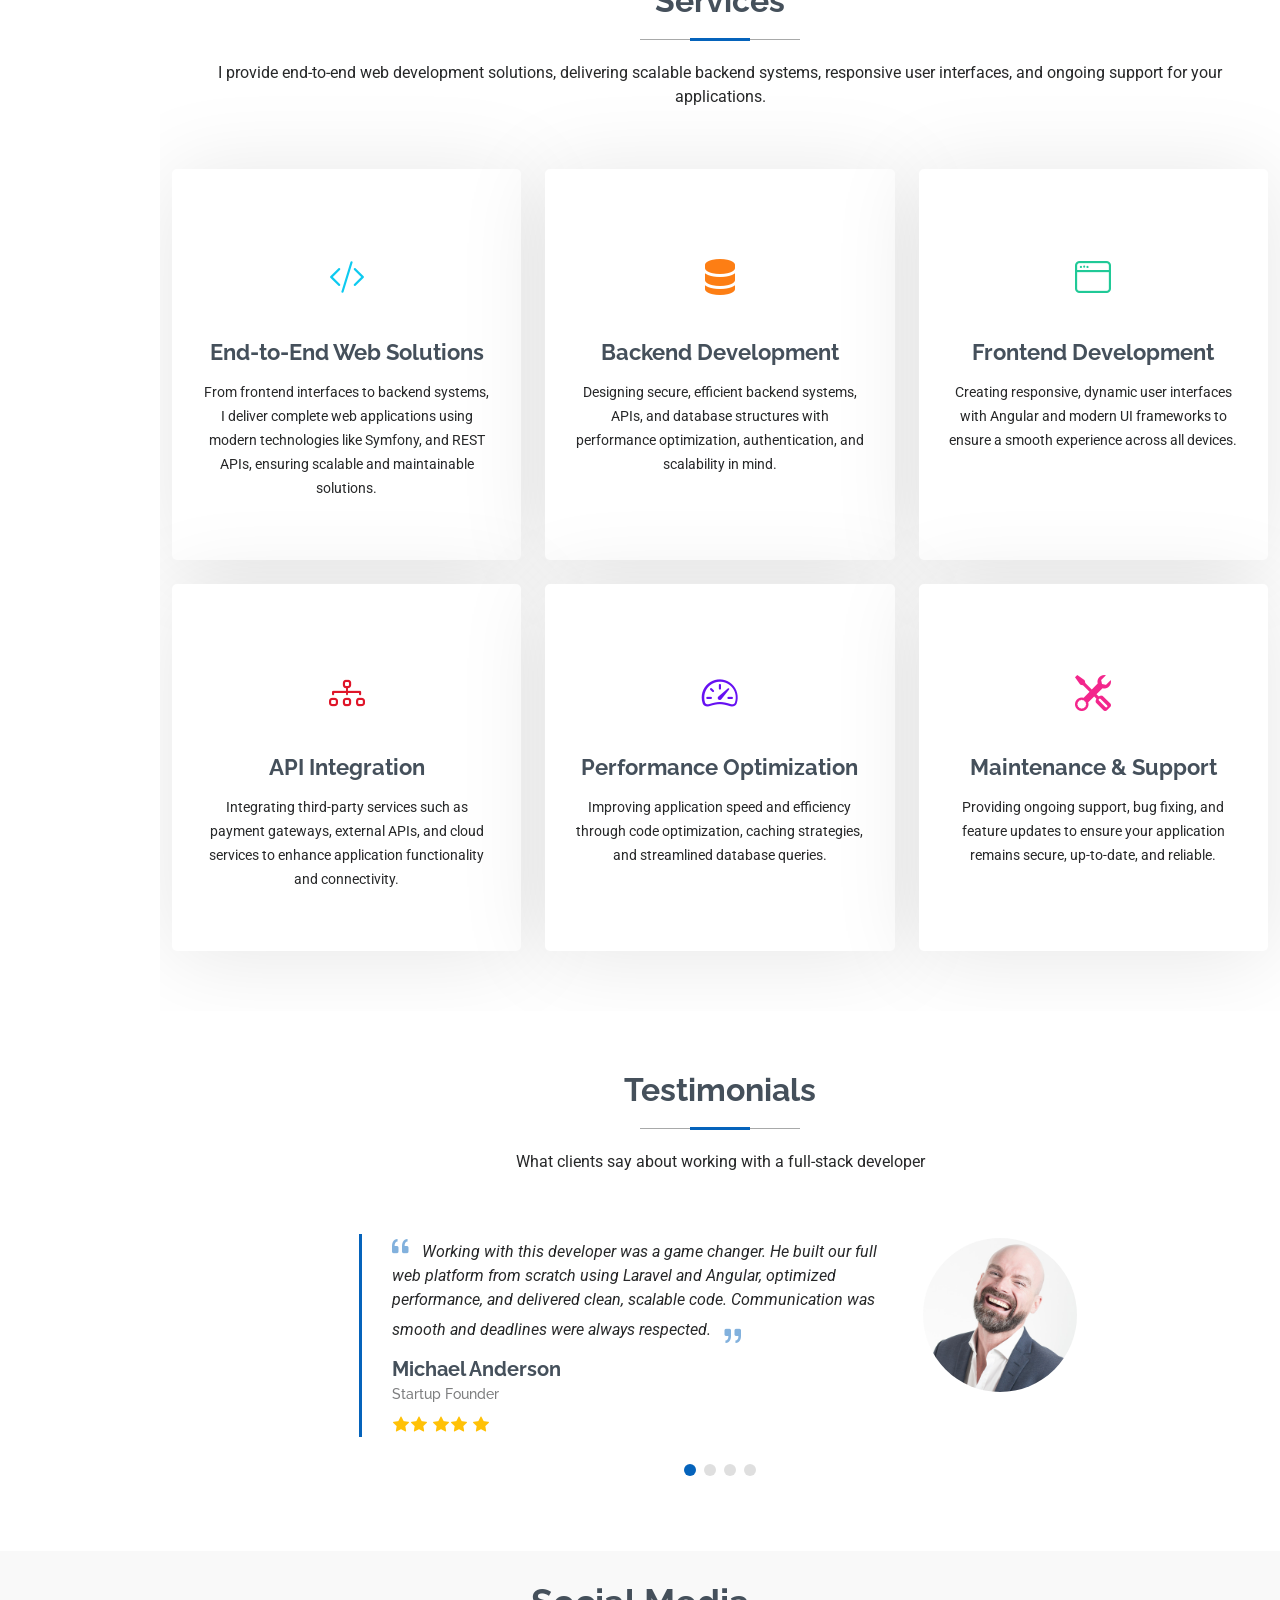
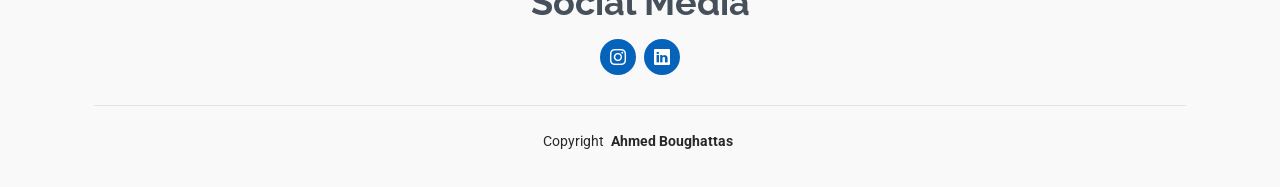
==== commit b33a6988: "imporvement-6" ====
--- a/index.html
+++ b/index.html
@@ -262,8 +262,8 @@
           <ul class="portfolio-filters isotope-filters" data-aos="fade-up" data-aos-delay="100">
             <li data-filter="*" class="filter-active">All</li>
             <li data-filter=".filter-app">E-Commerce</li>
-            <li data-filter=".filter-product">Blogs</li>
-            <li data-filter=".filter-branding">Web</li>
+            <li data-filter=".filter-product">Web App</li>
+
           </ul><!-- End Portfolio Filters -->
 
           <div class="row gy-4 isotope-container" data-aos="fade-up" data-aos-delay="200">
@@ -274,7 +274,7 @@
                 <h4>Pascale Monvoisin</h4>
                 <p>Discover the world and jewelry of the Pascale Monvoisin jewelry house</p>
                 <a href="assets/img/masonry-portfolio/Pascalemonvoisin.png" title="Pascale Monvoisin" data-gallery="portfolio-gallery-app" class="glightbox preview-link"><i class="bi bi-zoom-in"></i></a>
-                <a href="https://pascalemonvoisin.com/" title="More Details" class="details-link"><i class="bi bi-link-45deg"></i></a>
+                <a href="https://pascalemonvoisin.com/" target="_blank" title="More Details" class="details-link"><i class="bi bi-link-45deg"></i></a>
               </div>
             </div><!-- End Portfolio Item -->
 
@@ -284,17 +284,17 @@
                 <h4>Sports Corner</h4>
                 <p>Discover top-quality sports and fitness products at Sports Corner</p>
                 <a href="assets/img/masonry-portfolio/sportscorner.png" title="Sports Corner" data-gallery="portfolio-gallery-product" class="glightbox preview-link"><i class="bi bi-zoom-in"></i></a>
-                <a href="https://sportscorner.qa/" title="More Details" class="details-link"><i class="bi bi-link-45deg"></i></a>
-              </div>
-            </div><!-- End Portfolio Item -->
-
-            <div class="col-lg-4 col-md-6 portfolio-item isotope-item filter-branding">
+                <a href="https://sportscorner.qa/" target="_blank" title="More Details" class="details-link"><i class="bi bi-link-45deg"></i></a>
+              </div>
+            </div><!-- End Portfolio Item -->
+
+            <div class="col-lg-4 col-md-6 portfolio-item isotope-item filter-app">
               <img src="assets/img/masonry-portfolio/kfctn.jpg" class="img-fluid" alt="">
               <div class="portfolio-info">
                 <h4>KFC</h4>
                 <p>Kentucky Fried Chicken</p>
                 <a href="assets/img/masonry-portfolio/kfctn.jpg" title="KFC" data-gallery="portfolio-gallery-branding" class="glightbox preview-link"><i class="bi bi-zoom-in"></i></a>
-                <a href="https://kfc.com.tn/" title="More Details" class="details-link"><i class="bi bi-link-45deg"></i></a>
+                <a href="https://kfc.com.tn/" target="_blank" title="More Details" class="details-link"><i class="bi bi-link-45deg"></i></a>
               </div>
             </div><!-- End Portfolio Item -->
 
@@ -304,7 +304,7 @@
                 <h4>Mox Paris</h4>
                 <p>promenades, gardes et bien-être pour votre chien, fondé par une passionné de la bien-traitance animale.</p>
                 <a href="assets/img/masonry-portfolio/moxparis.jpg" title="Mox Paris" data-gallery="portfolio-gallery-app" class="glightbox preview-link"><i class="bi bi-zoom-in"></i></a>
-                <a href="https://mox-paris.com/" title="More Details" class="details-link"><i class="bi bi-link-45deg"></i></a>
+                <a href="https://mox-paris.com/" target="_blank" title="More Details" class="details-link"><i class="bi bi-link-45deg"></i></a>
               </div>
             </div><!-- End Portfolio Item -->
 
@@ -314,17 +314,17 @@
                 <h4>Peak Sport</h4>
                 <p>Découvrez PEAK Tunisie, la marque internationale de sport alliant technologie, confort et design. Explorez nos collections de chaussures</p>
                 <a href="assets/img/masonry-portfolio/peaksporttn.webp" title="Peak Sport" data-gallery="portfolio-gallery-product" class="glightbox preview-link"><i class="bi bi-zoom-in"></i></a>
-                <a href="https://www.peaksports.tn/" title="More Details" class="details-link"><i class="bi bi-link-45deg"></i></a>
-              </div>
-            </div><!-- End Portfolio Item -->
-
-            <div class="col-lg-4 col-md-6 portfolio-item isotope-item filter-branding">
+                <a href="https://www.peaksports.tn/" target="_blank" title="More Details" class="details-link"><i class="bi bi-link-45deg"></i></a>
+              </div>
+            </div><!-- End Portfolio Item -->
+
+            <div class="col-lg-4 col-md-6 portfolio-item isotope-item filter-app">
               <img src="assets/img/masonry-portfolio/rasensport.jpg" class="img-fluid" alt="">
               <div class="portfolio-info">
                 <h4>Rasen Sports</h4>
                 <p>Discover the Cycling Shop </p>
                 <a href="assets/img/masonry-portfolio/rasensport.jpg" title="Rasen Sports" data-gallery="portfolio-gallery-branding" class="glightbox preview-link"><i class="bi bi-zoom-in"></i></a>
-                <a href="https://www.rasensports.com/" title="More Details" class="details-link"><i class="bi bi-link-45deg"></i></a>
+                <a href="https://www.rasensports.com/" target="_blank" title="More Details" class="details-link"><i class="bi bi-link-45deg"></i></a>
               </div>
             </div><!-- End Portfolio Item -->
 
@@ -334,7 +334,7 @@
                 <h4>Albidaa</h4>
                 <p>Luxury Perfumes </p>
                 <a href="assets/img/masonry-portfolio/albidaa.webp" title="Albidaa" data-gallery="portfolio-gallery-app" class="glightbox preview-link"><i class="bi bi-zoom-in"></i></a>
-                <a href="https://albidaa.com/" title="More Details" class="details-link"><i class="bi bi-link-45deg"></i></a>
+                <a href="https://albidaa.com/" target="_blank" title="More Details" class="details-link"><i class="bi bi-link-45deg"></i></a>
               </div>
             </div><!-- End Portfolio Item -->
 
@@ -344,74 +344,74 @@
                 <h4>Apgar</h4>
                 <p>Discover One of the biggest Data Analyst in the world</p>
                 <a href="assets/img/masonry-portfolio/Apgar.jpg" title="Apgar" data-gallery="portfolio-gallery-product" class="glightbox preview-link"><i class="bi bi-zoom-in"></i></a>
-                <a href="https://apgar-group.com/" title="More Details" class="details-link"><i class="bi bi-link-45deg"></i></a>
+                <a href="https://apgar-group.com/" target="_blank" title="More Details" class="details-link"><i class="bi bi-link-45deg"></i></a>
               </div>
             </div><!-- End Portfolio Item -->
 
 
             
-            <div class="col-lg-4 col-md-6 portfolio-item isotope-item filter-branding">
+            <div class="col-lg-4 col-md-6 portfolio-item isotope-item filter-app">
               <img src="assets/img/masonry-portfolio/gema.png" class="img-fluid" alt="">
               <div class="portfolio-info">
                 <h4>Gema</h4>
                 <p>Jewelry designs that speaks for itself.</p>
                 <a href="assets/img/masonry-portfolio/gema.png" title="Gema" data-gallery="portfolio-gallery-branding" class="glightbox preview-link"><i class="bi bi-zoom-in"></i></a>
-                <a href="https://gema.qa/" title="More Details" class="details-link"><i class="bi bi-link-45deg"></i></a>
+                <a href="https://gema.qa/" target="_blank" title="More Details" class="details-link"><i class="bi bi-link-45deg"></i></a>
               </div>
             </div><!-- End Portfolio Item -->
 
 
            
-            <div class="col-lg-4 col-md-6 portfolio-item isotope-item filter-branding">
+            <div class="col-lg-4 col-md-6 portfolio-item isotope-item filter-product">
               <img src="assets/img/masonry-portfolio/savoye.webp" class="img-fluid" alt="">
               <div class="portfolio-info">
                 <h4>Savoye</h4>
                 <p></p>
                 <a href="assets/img/masonry-portfolio/savoye.webp" title="Savoye" data-gallery="portfolio-gallery-branding" class="glightbox preview-link"><i class="bi bi-zoom-in"></i></a>
-                <a href="https://savoye.com/" title="More Details" class="details-link"><i class="bi bi-link-45deg"></i></a>
-              </div>
-            </div><!-- End Portfolio Item -->
-
-
-            <div class="col-lg-4 col-md-6 portfolio-item isotope-item filter-branding">
+                <a href="https://savoye.com/"  target="_blank"  title="More Details" class="details-link"><i class="bi bi-link-45deg"></i></a>
+              </div>
+            </div><!-- End Portfolio Item -->
+
+
+            <div class="col-lg-4 col-md-6 portfolio-item isotope-item filter-product">
               <img src="assets/img/masonry-portfolio/qatarairways.jpg" class="img-fluid" alt="">
               <div class="portfolio-info">
                 <h4>Qatar Airways</h4>
                 <p>Privilege Club</p>
                 <a href="assets/img/masonry-portfolio/qatarairways.jpg" title="Qatar Airways" data-gallery="portfolio-gallery-branding" class="glightbox preview-link"><i class="bi bi-zoom-in"></i></a>
-                <a href="https://www.qatarairways.com/en/Privilege-Club.html" title="More Details" class="details-link"><i class="bi bi-link-45deg"></i></a>
-              </div>
-            </div><!-- End Portfolio Item -->
-
-
-            <div class="col-lg-4 col-md-6 portfolio-item isotope-item filter-branding">
+                <a href="https://www.qatarairways.com/en/Privilege-Club.html" target="_blank" title="More Details" class="details-link"><i class="bi bi-link-45deg"></i></a>
+              </div>
+            </div><!-- End Portfolio Item -->
+
+
+            <div class="col-lg-4 col-md-6 portfolio-item isotope-item filter-product">
               <img src="assets/img/masonry-portfolio/live.png" class="img-fluid" alt="">
               <div class="portfolio-info">
                 <h4>Live Magazine</h4>
                 <p></p>
-                <a href="assets/img/masonry-portfolio/live.png" title="Live Magazine<" data-gallery="portfolio-gallery-branding" class="glightbox preview-link"><i class="bi bi-zoom-in"></i></a>
-                <a href="https://www.livemagazine.com/" title="More Details" class="details-link"><i class="bi bi-link-45deg"></i></a>
+                <a href="assets/img/masonry-portfolio/live.png" title="Live Magazine" data-gallery="portfolio-gallery-branding" class="glightbox preview-link"><i class="bi bi-zoom-in"></i></a>
+                <a href="https://www.livemagazine.com/" target="_blank" title="More Details" class="details-link"><i class="bi bi-link-45deg"></i></a>
               </div>
             </div><!-- End Portfolio Item -->
 
             
-            <div class="col-lg-4 col-md-6 portfolio-item isotope-item filter-branding">
+            <div class="col-lg-4 col-md-6 portfolio-item isotope-item filter-product">
               <img src="assets/img/masonry-portfolio/Lepigalle.webp" class="img-fluid" alt="">
               <div class="portfolio-info">
                 <h4>Le Pigalle</h4>
                 <p>An authentic neighborhood hotel</p>
                 <a href="assets/img/masonry-portfolio/Lepigalle.webp" title="Le Pigalle" data-gallery="portfolio-gallery-branding" class="glightbox preview-link"><i class="bi bi-zoom-in"></i></a>
-                <a href="https://lepigalle.paris/en/" title="More Details" class="details-link"><i class="bi bi-link-45deg"></i></a>
+                <a href="https://lepigalle.paris/en/" target="_blank" title="More Details" class="details-link"><i class="bi bi-link-45deg"></i></a>
               </div>
             </div><!-- End Portfolio Item -->
             
-            <div class="col-lg-4 col-md-6 portfolio-item isotope-item filter-branding">
+            <div class="col-lg-4 col-md-6 portfolio-item isotope-item filter-product">
               <img src="assets/img/masonry-portfolio/legende-independance.png" class="img-fluid" alt="">
               <div class="portfolio-info">
                 <h4>Legende le Mag</h4>
                 <p></p>
                 <a href="assets/img/masonry-portfolio/legende-independance.png" title="Legende Le Mag" data-gallery="portfolio-gallery-branding" class="glightbox preview-link"><i class="bi bi-zoom-in"></i></a>
-                <a href="https://legende-lemag.fr/" title="More Details" class="details-link"><i class="bi bi-link-45deg"></i></a>
+                <a href="https://legende-lemag.fr/" target="_blank" title="More Details" class="details-link"><i class="bi bi-link-45deg"></i></a>
               </div>
             </div><!-- End Portfolio Item -->
 
